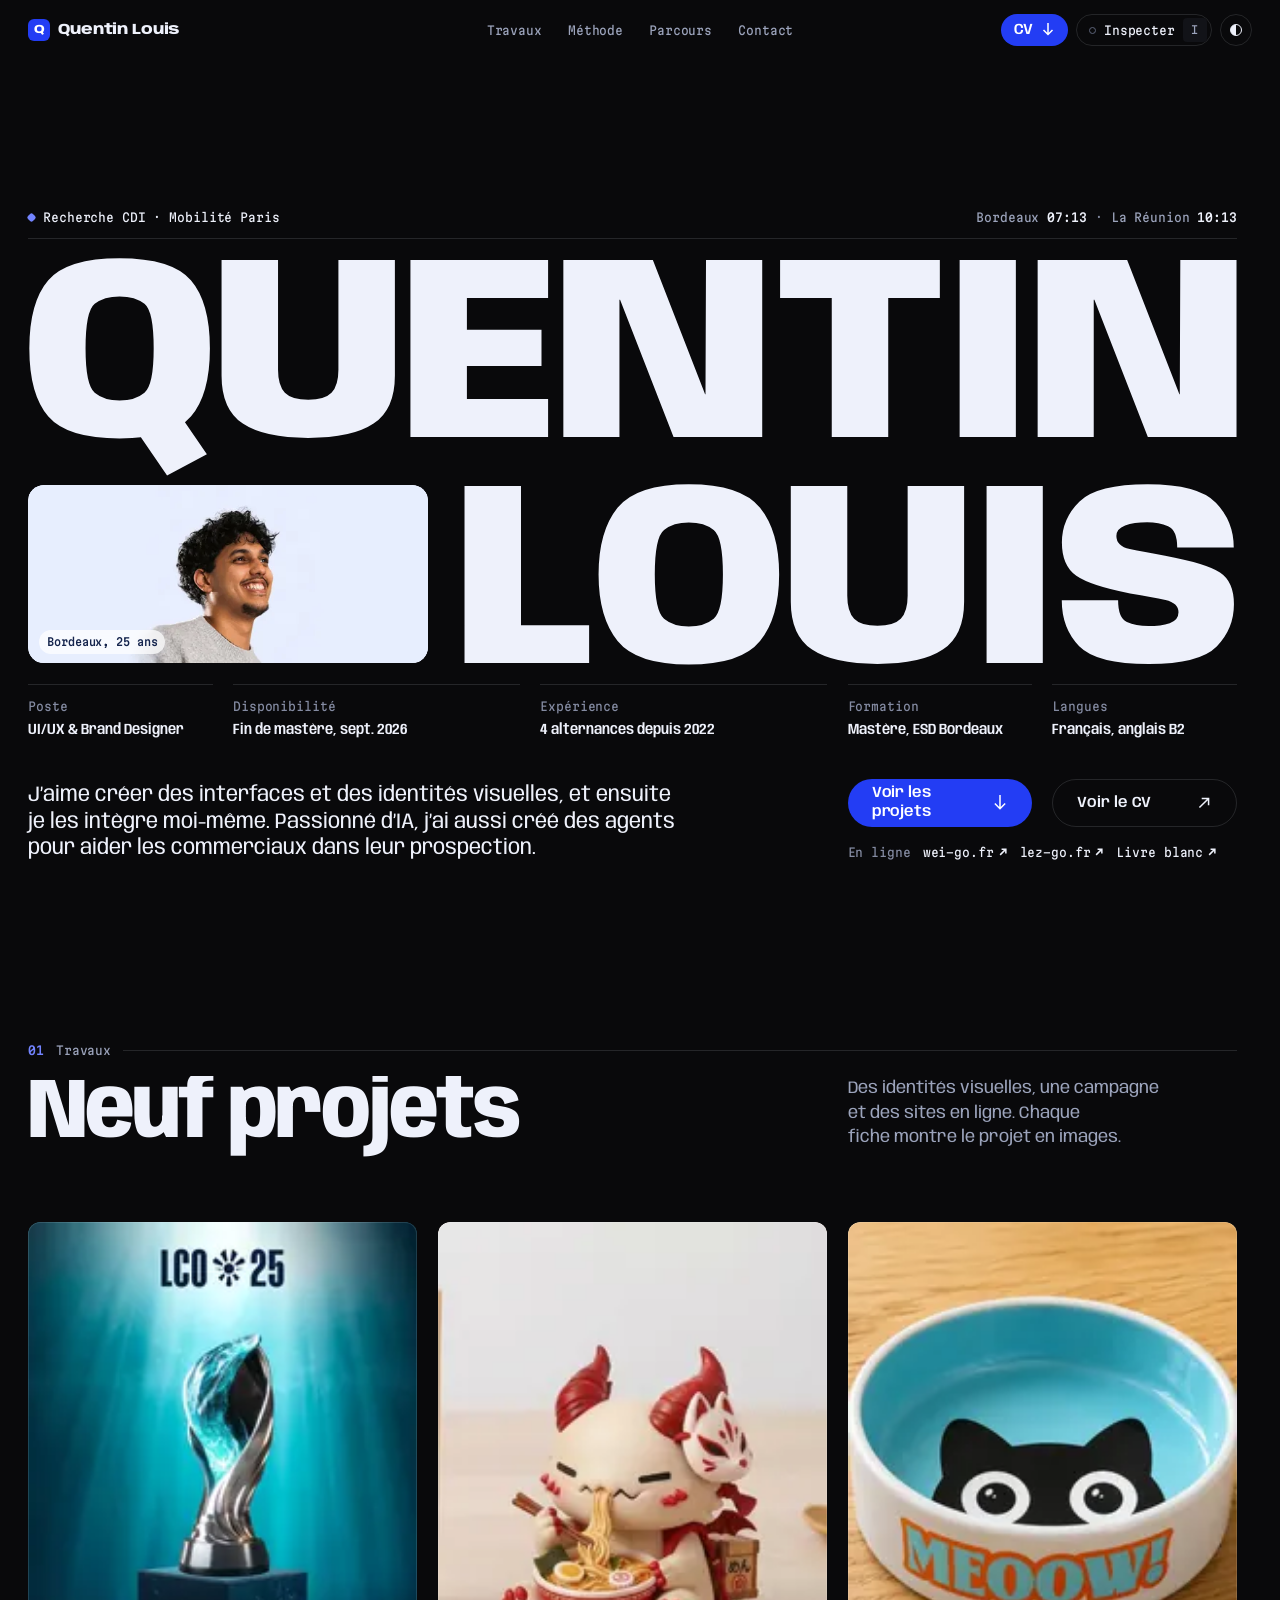
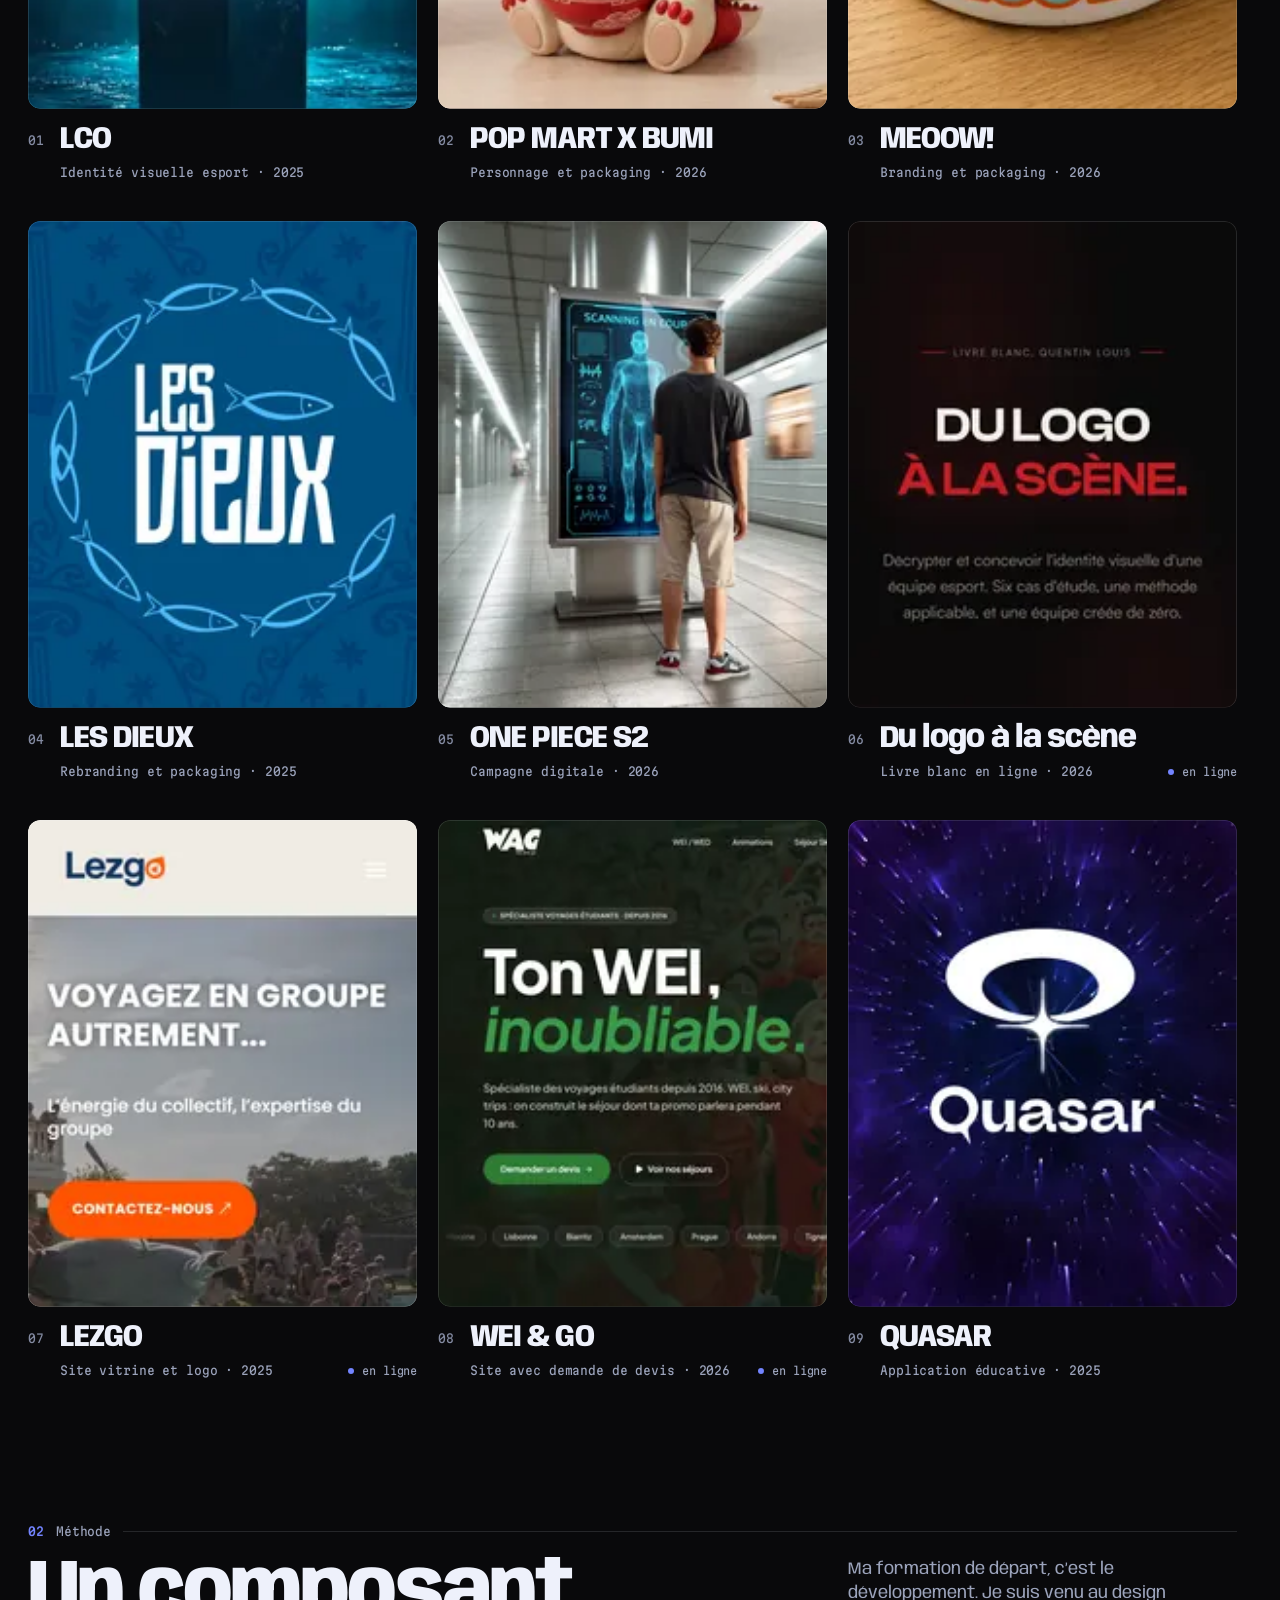
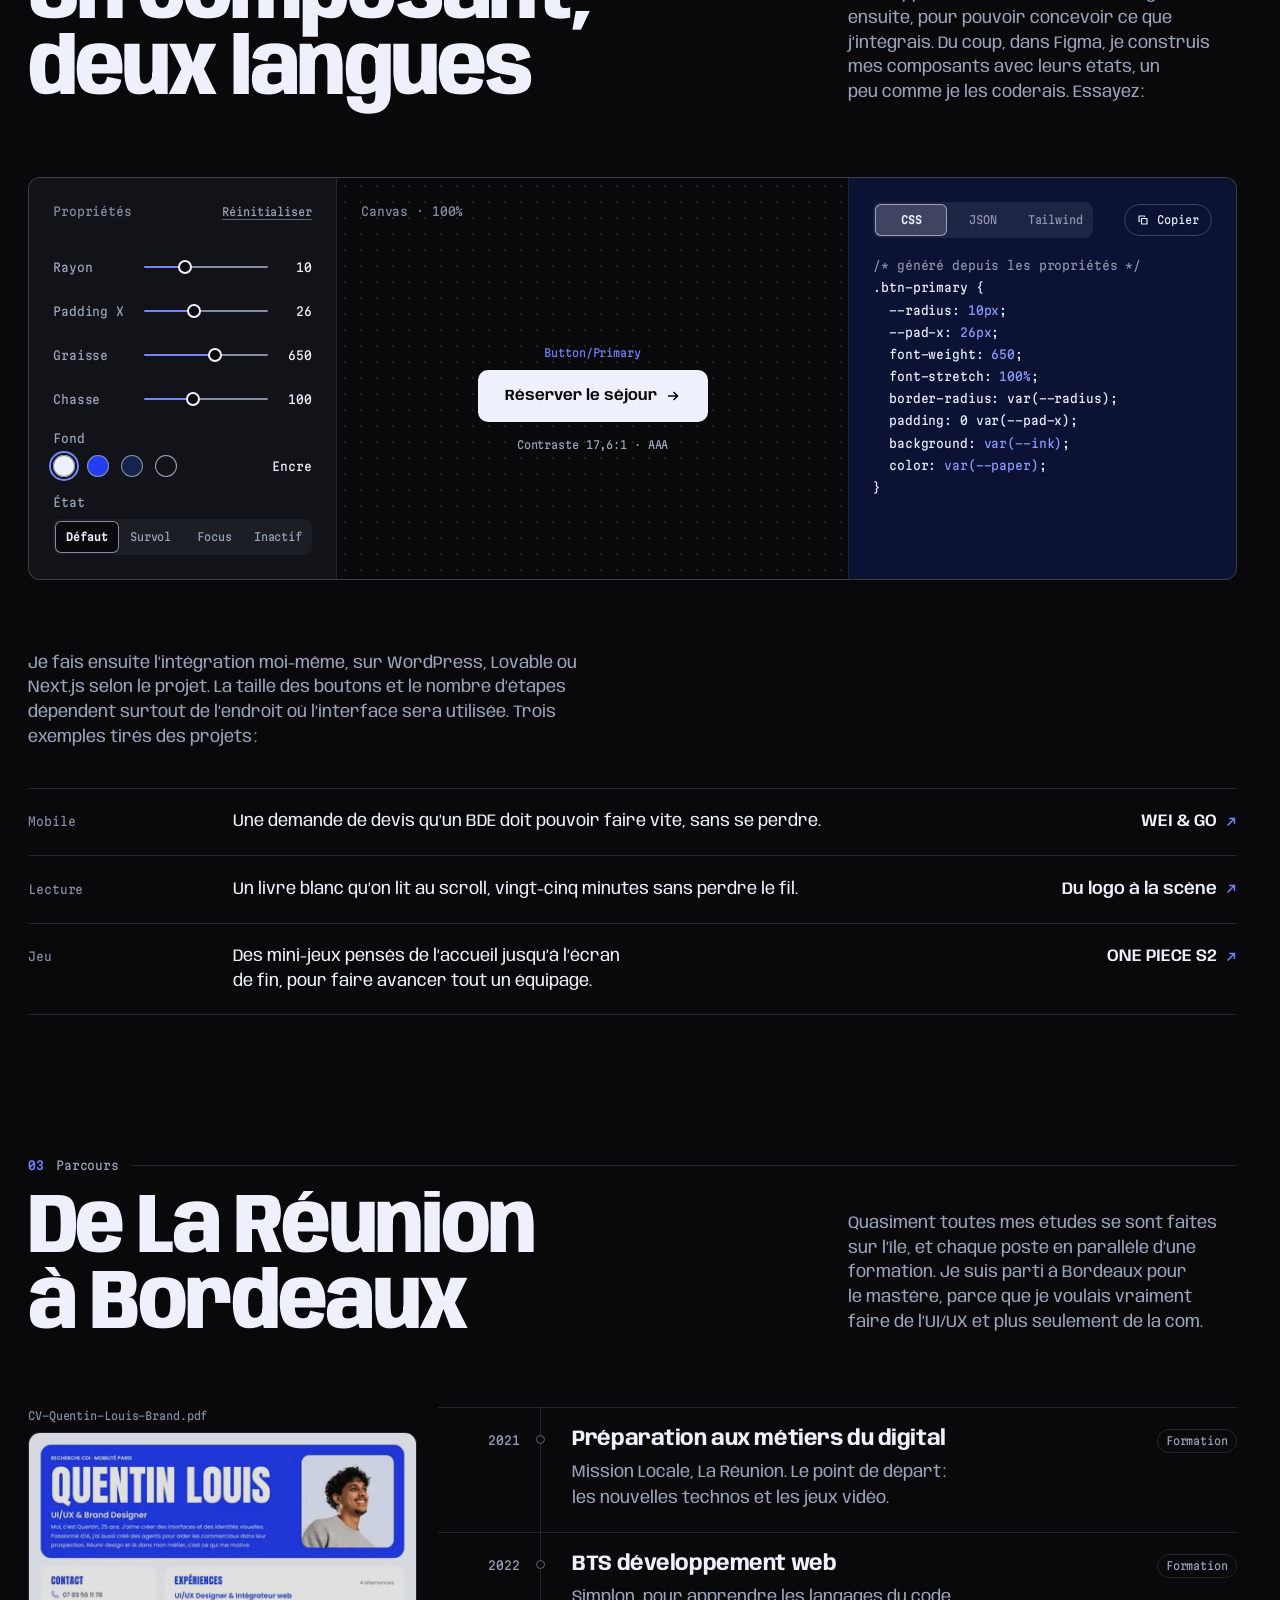
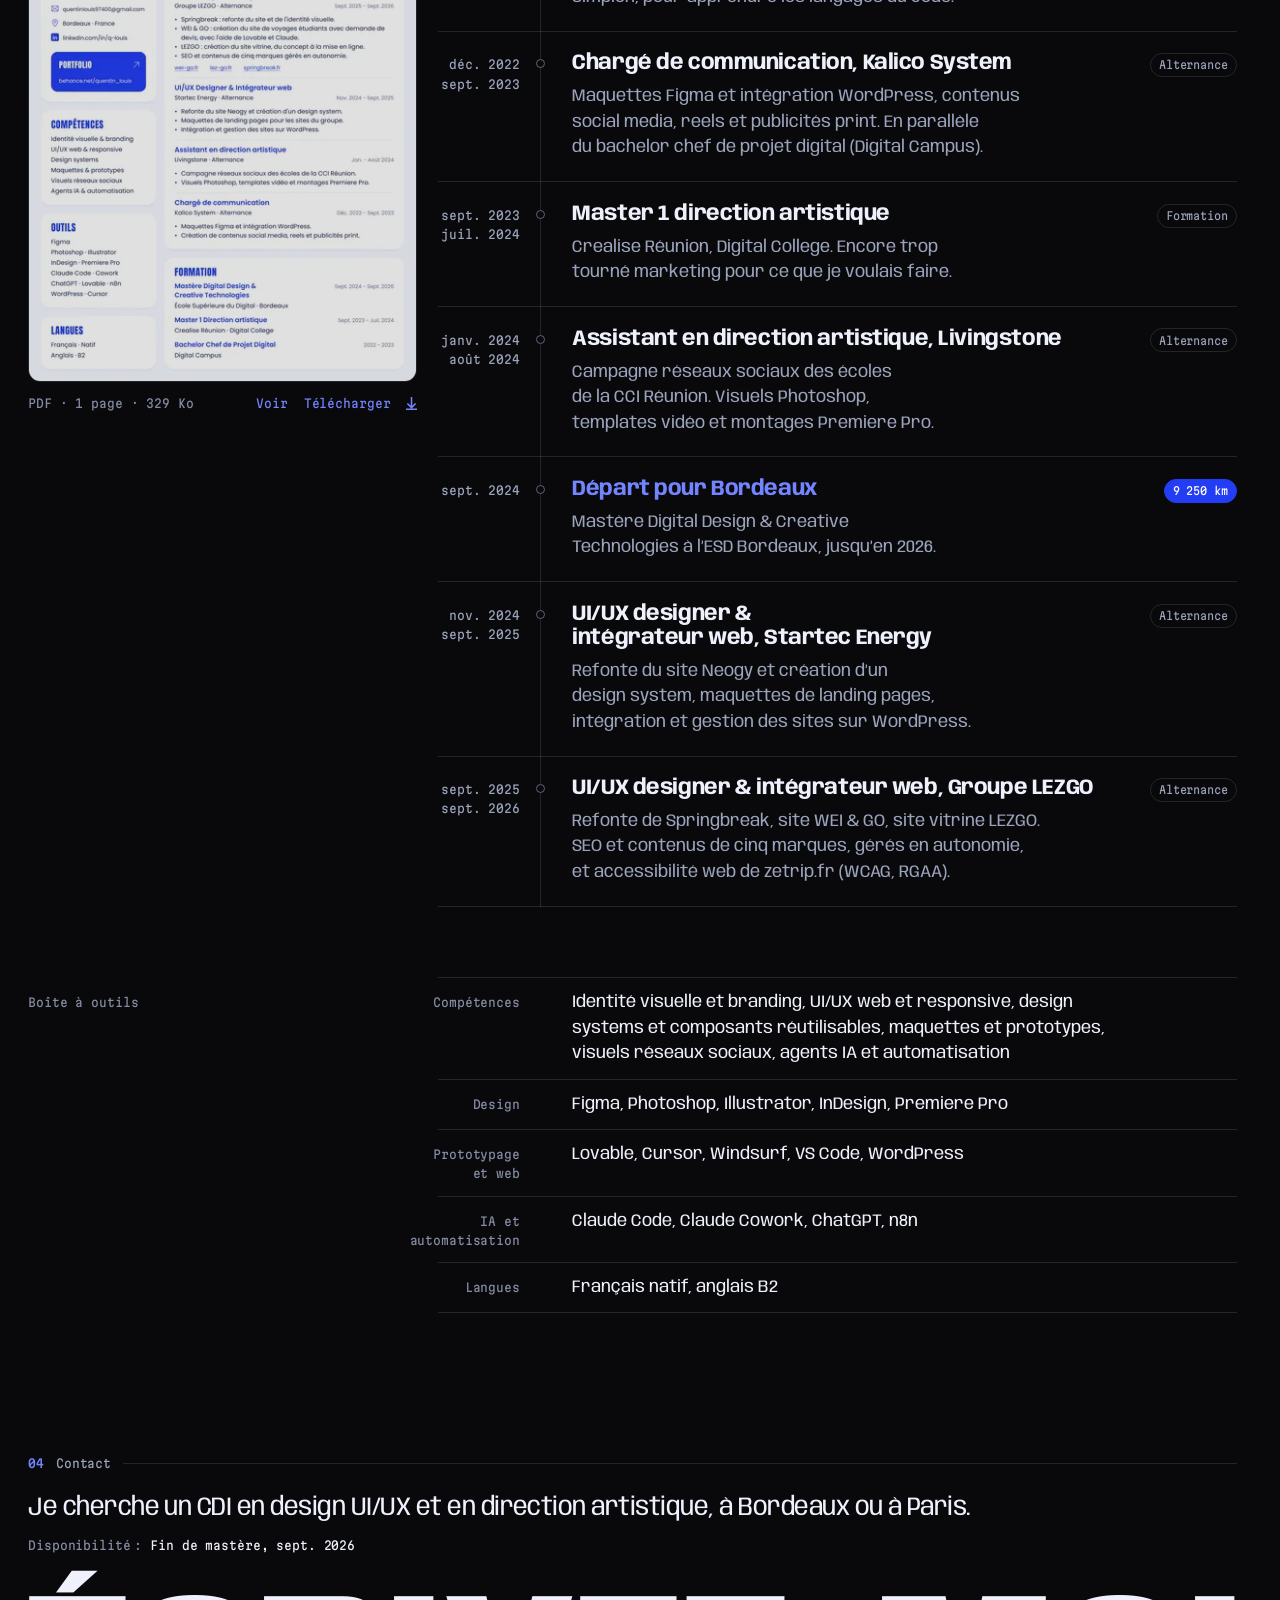
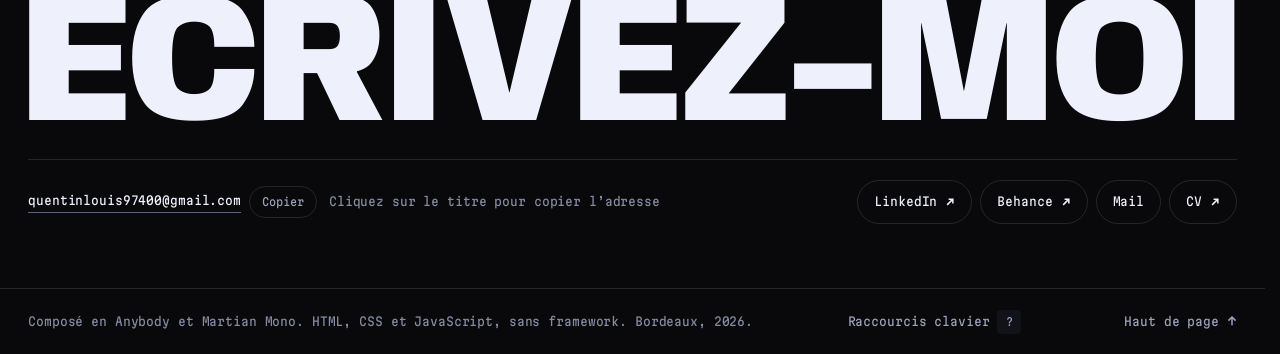
==== brand/index.html @ 15f4f517 "Édition UI/UX & Brand Designer sur /brand Deuxième édition (CDI, orientée direction artistique) qui " ====
<!doctype html>
<html lang="fr" data-edition="brand" data-root="/">
<head>
<meta charset="utf-8">
<meta name="viewport" content="width=device-width, initial-scale=1, viewport-fit=cover">
<title>Quentin Louis, UI/UX &amp; Brand Designer</title>
<meta name="description" content="Quentin Louis, UI/UX &amp; Brand Designer basé à Bordeaux. Interfaces, identités visuelles et intégration web. Recherche un CDI, mobilité Paris.">
<meta name="theme-color" content="#09090b">
<meta property="og:title" content="Quentin Louis, UI/UX &amp; Brand Designer">
<meta property="og:description" content="UI/UX &amp; Brand Designer basé à Bordeaux. Interfaces, identités visuelles et intégration web. Recherche un CDI, mobilité Paris.">
<meta property="og:type" content="profile">
<meta property="profile:first_name" content="Quentin">
<meta property="profile:last_name" content="Louis">
<meta property="og:locale" content="fr_FR">
<meta property="og:site_name" content="Quentin Louis">
<link rel="canonical" href="https://portfolio-quentin-louis.vercel.app/brand/">
<meta property="og:url" content="https://portfolio-quentin-louis.vercel.app/brand/">
<meta property="og:image" content="https://portfolio-quentin-louis.vercel.app/assets/og-brand.jpg">
<meta property="og:image:width" content="1200">
<meta property="og:image:height" content="630">
<meta property="og:image:alt" content="Quentin Louis, UI/UX &amp; Brand Designer à Bordeaux">
<meta name="twitter:card" content="summary_large_image">
<script type="application/ld+json">
{
  "@context": "https://schema.org",
  "@type": "Person",
  "url": "https://portfolio-quentin-louis.vercel.app/brand/",
  "name": "Quentin Louis",
  "jobTitle": "UI/UX & Brand Designer",
  "address": { "@type": "PostalAddress", "addressLocality": "Bordeaux", "addressCountry": "FR" },
  "email": "mailto:quentinlouis97400@gmail.com",
  "sameAs": ["https://www.linkedin.com/in/q-louis", "https://www.behance.net/quentin_louis"],
  "knowsLanguage": ["fr", "en"],
  "alumniOf": { "@type": "EducationalOrganization", "name": "École Supérieure du Digital, Bordeaux" }
}
</script>
<link rel="icon" type="image/png" sizes="32x32" href="/assets/favicon-32.png">
<link rel="apple-touch-icon" href="/assets/apple-touch-icon.png">
<link rel="preload" as="font" type="font/woff2" href="/assets/fonts/anybody-latin.woff2" crossorigin>
<link rel="preload" as="font" type="font/woff2" href="/assets/fonts/martian-mono-latin.woff2" crossorigin>
<link rel="preload" as="image" type="image/webp" href="/assets/quentin-band-1400.webp" imagesrcset="/assets/quentin-band-800.webp 800w, /assets/quentin-band-1400.webp 1400w" imagesizes="(max-width: 760px) 45vw, 48vw" fetchpriority="high">
<link rel="stylesheet" href="/assets/vendor/lenis.css">
<link rel="stylesheet" href="/style.css?v=20260928b">
<script>
// JS actif : les états de départ des animations s'appliquent. Si main.js n'a pas fini de s'initialiser en 4 s,
// ou si une erreur survient avant l'entrée du nom (is-named), tout s'affiche dans son état final,
// et la liste des travaux de secours (celle du noscript) est posée si la liste est restée vide.
document.documentElement.classList.add('js');
function qlShowAll() {
  var h = document.documentElement;
  if (h.classList.contains('is-named')) return;
  h.classList.remove('js');
  var ns = document.querySelector('#travaux noscript'), list = document.querySelector('.work-list');
  if (ns && !document.querySelector('.work-list--static') && !(list && list.children.length)) ns.insertAdjacentHTML('afterend', ns.textContent);
}
setTimeout(function () { if (!window.__qlBooted) qlShowAll(); }, 4000);
// erreur de script ou promesse rejetée sans suite (pas un fichier manquant : sans capture,
// window ne les reçoit pas)
addEventListener('error', qlShowAll);
addEventListener('unhandledrejection', qlShowAll);
try { var t = localStorage.getItem('ql-theme'); if (t) document.documentElement.dataset.theme = t; } catch (e) {}
// barre du navigateur mobile aux couleurs du thème (mise à jour par main.js au changement)
if (document.documentElement.dataset.theme === 'light') document.querySelector('meta[name="theme-color"]').content = '#f4f6ff';
</script>
</head>
<body>
<a class="skip" href="#top">Aller au contenu</a>
<a class="skip" href="#travaux">Aller aux projets</a>

<!-- Calques du mode Inspecter : grille, règles graduées (nombres posés par main.js),
     cadre de survol, sélection (8 poignées, taille dessous) et noms des blocs -->
<div class="grid-overlay" aria-hidden="true"><div class="wrap grid12"><span></span><span></span><span></span><span></span><span></span><span></span><span></span><span></span><span></span><span></span><span></span><span></span></div></div>
<div class="ruler ruler-x" aria-hidden="true"><div class="ruler-nums"></div><span class="ruler-mark"></span></div>
<div class="ruler ruler-y" aria-hidden="true"><div class="ruler-track"></div><span class="ruler-mark"></span></div>
<div class="probe" aria-hidden="true"><div class="probe-box"></div><div class="probe-tag"></div></div>
<div class="sel-box" aria-hidden="true"><span class="sel-h" style="--x:0;--y:0"></span><span class="sel-h" style="--x:.5;--y:0"></span><span class="sel-h" style="--x:1;--y:0"></span><span class="sel-h" style="--x:1;--y:.5"></span><span class="sel-h" style="--x:1;--y:1"></span><span class="sel-h" style="--x:.5;--y:1"></span><span class="sel-h" style="--x:0;--y:1"></span><span class="sel-h" style="--x:0;--y:.5"></span><span class="sel-size"></span></div>
<div class="spec-layer" aria-hidden="true"></div>

<header class="topbar">
  <div class="wrap topbar-in">
    <a href="#top" class="brand" data-spec="Logo · 15/22,5 · 780 · wdth 112"><span class="brand-mark" aria-hidden="true">Q</span>Quentin Louis</a>
    <nav class="nav" aria-label="Sections">
      <span class="nav-ind" aria-hidden="true"></span>
      <ul class="nav-list" role="list">
        <li><a href="#travaux">Travaux</a></li>
        <li><a href="#methode">Méthode</a></li>
        <li><a href="#parcours">Parcours</a></li>
        <li><a href="#contact">Contact</a></li>
      </ul>
    </nav>
    <div class="tools">
      <a class="btn btn--accent btn--sm" href="/assets/CV-Quentin-Louis-Brand.pdf" download><span class="lbl">CV</span><span class="sr-only"> (télécharger le PDF)</span> <svg class="down" viewBox="0 0 12 14" aria-hidden="true"><path d="M6 0v11M1.5 7 6 11.5 10.5 7" fill="none" stroke="currentColor" stroke-width="1.6"/></svg></a>
      <button class="inspect-btn" type="button" aria-pressed="false" title="Afficher la grille et les specs (touche I)">
        <span class="dot"></span><span class="lbl">Inspecter</span><kbd>I</kbd>
      </button>
      <!-- au doigt (pas de touche I) : un carré à poignées, comme une sélection Figma -->
      <button class="inspect-touch only-touch" type="button" aria-pressed="false" aria-label="Mode Inspecter"><svg viewBox="0 0 14 14" aria-hidden="true"><rect x="2.5" y="2.5" width="9" height="9"/><path d="M1 1h3v3H1zM10 1h3v3h-3zM10 10h3v3h-3zM1 10h3v3H1z"/></svg></button>
      <button class="theme-btn" type="button" aria-label="Passer en thème clair"><span></span></button>
    </div>
  </div>
  <span class="progress" aria-hidden="true"></span>
</header>
<div class="inspect-chip mono"><span>Inspecter · touchez un élément</span><button type="button">Quitter</button></div>

<nav class="dock" aria-label="Sections">
  <span class="nav-ind" aria-hidden="true"></span>
  <ul class="nav-list" role="list">
    <li><a href="#travaux">Travaux</a></li>
    <li><a href="#methode">Méthode</a></li>
    <li><a href="#parcours">Parcours</a></li>
    <li><a href="#contact">Contact</a></li>
  </ul>
</nav>

<main id="top">

  <!-- HERO -->
  <section class="hero">
    <div class="wrap">
      <div class="hero-meta mono">
        <span class="status"><span aria-hidden="true"></span>Recherche CDI · Mobilité Paris</span>
        <span class="meta-clocks"><span class="sr-only">Heure locale à </span>Bordeaux <b data-clock="Europe/Paris">--:--</b><span class="meta-sep" aria-hidden="true">·</span><span class="sr-only">Heure locale à </span>La Réunion <b data-clock="Indian/Reunion">--:--</b></span>
      </div>

      <h1 class="name" data-spec="H1 · Anybody 850 · largeur ajustée au conteneur" data-spec-short="H1 · Anybody 850">
        <span class="name-lines" aria-hidden="true">
          <span class="name-line name-line--1"><span class="name-word" data-split>Quentin</span></span>
          <span class="name-line name-line--2">
            <span class="name-photo" data-spec="Photo · hauteur = capitales">
              <!-- image panoramique : fond prolongé sur les côtés, la tête reste entière dans le bandeau -->
              <picture>
                <source type="image/webp" srcset="/assets/quentin-band-800.webp 800w, /assets/quentin-band-1400.webp 1400w" sizes="(max-width: 760px) 45vw, 48vw">
                <img src="/assets/quentin-band-1400.jpg" srcset="/assets/quentin-band-800.jpg 800w, /assets/quentin-band-1400.jpg 1400w" sizes="(max-width: 760px) 45vw, 48vw" alt="" width="1400" height="430" fetchpriority="high">
              </picture>
              <span class="name-photo-tag mono">Bordeaux, 25 ans</span>
            </span>
            <span class="name-word" data-split>Louis</span>
          </span>
        </span>
        <span class="sr-only">Quentin Louis</span>
      </h1>
      <p class="sr-only">Portrait de Quentin Louis. Bordeaux, 25 ans.</p>

      <dl class="brief grid12" data-spec="Composant/Candidat · 5 propriétés">
        <div class="brief-cell"><dt class="mono">Poste</dt><dd>UI/UX &amp; <span lang="en">Brand Designer</span></dd></div>
        <div class="brief-cell"><dt class="mono">Disponibilité</dt><dd><span data-avail>Fin de mastère, sept. 2026</span></dd></div>
        <div class="brief-cell"><dt class="mono">Expérience</dt><dd>4 alternances depuis 2022</dd></div>
        <div class="brief-cell"><dt class="mono">Formation</dt><dd>Mastère, ESD Bordeaux</dd></div>
        <div class="brief-cell"><dt class="mono">Langues</dt><dd>Français, anglais B2</dd></div>
      </dl>

      <div class="hero-foot grid12">
        <p class="lede" data-spec="Lede · clamp(20px, 1.667vw, 24px) / 1.25">
          J’aime créer des interfaces et des identités visuelles, et ensuite je les intègre moi-même. Passionné d’IA, j’ai aussi créé des agents pour aider les commerciaux dans leur prospection.
        </p>
        <div class="hero-side">
          <div class="cta-row">
            <a class="btn btn--accent" href="#travaux"><span class="lbl">Voir les projets</span> <svg class="down" viewBox="0 0 12 14" aria-hidden="true"><path d="M6 0v12M1.5 7.5 6 12l4.5-4.5" fill="none" stroke="currentColor" stroke-width="1.6"/></svg></a>
            <a class="btn btn--ghost" href="/assets/CV-Quentin-Louis-Brand.pdf" target="_blank" rel="noopener"><span class="lbl">Voir le CV</span><span class="sr-only"> (PDF, nouvel onglet)</span> <svg class="out" viewBox="0 0 14 14" aria-hidden="true"><path d="M3 11 11 3M5 3h6v6" fill="none" stroke="currentColor" stroke-width="1.5"/></svg></a>
          </div>
          <!-- libellé puis liste : même rendu en ligne (flex), lu comme une liste de trois sites -->
          <div class="live mono"><p class="live-label">En ligne</p><ul class="live-list" role="list"><li><a href="https://wei-go.fr" target="_blank" rel="noopener">wei-go.fr<svg class="ic out" viewBox="0 0 14 14" aria-hidden="true" focusable="false"><path d="M3 11 11 3M5 3h6v6"/></svg><span class="sr-only"> (nouvel onglet)</span></a></li><li><a href="https://lez-go.fr" target="_blank" rel="noopener">lez-go.fr<svg class="ic out" viewBox="0 0 14 14" aria-hidden="true" focusable="false"><path d="M3 11 11 3M5 3h6v6"/></svg><span class="sr-only"> (nouvel onglet)</span></a></li><li><a href="https://du-logo-a-la-scene.vercel.app" target="_blank" rel="noopener">Livre blanc<span class="sr-only"> : du-logo-a-la-scene.vercel.app</span><svg class="ic out" viewBox="0 0 14 14" aria-hidden="true" focusable="false"><path d="M3 11 11 3M5 3h6v6"/></svg><span class="sr-only"> (nouvel onglet)</span></a></li></ul></div>
        </div>
      </div>
    </div>
  </section>

  <!-- TRAVAUX -->
  <section class="work" id="travaux">
    <div class="wrap">
      <header class="sec-head grid12">
        <p class="eyebrow mono reveal"><b>01</b> Travaux</p>
        <h2 class="sec-title" data-spec="H2 · clamp(44px, 6.6vw, 112px) / .9">Neuf projets</h2>
        <p class="sec-note reveal">Des identités visuelles, une campagne et des sites en ligne.<span class="no-print"> Chaque fiche montre le projet en images.</span></p>
      </header>

      <div class="work-head mono" aria-hidden="true">
        <span>N°</span><span>Projet</span><span>Type</span><span>Rôle</span><span>Année</span>
      </div>
      <ol class="work-list work-list--grid" data-spec="Grille · 3 colonnes · couvertures 4:5"></ol>
      <noscript>
        <ol class="work-list work-list--static">
          <li class="work-row"><span class="n mono">01</span><span class="ttl"><a href="https://www.behance.net/gallery/226161957/LCO-League-of-Legends-Championship-Overseas" target="_blank" rel="noopener">LCO<span class="sr-only"> (nouvel onglet)</span></a></span><span class="kind mono">Identité visuelle esport</span><span class="yr mono">2025</span></li>
          <li class="work-row"><span class="n mono">02</span><span class="ttl"><a href="https://www.behance.net/gallery/246152569/POP-MART-X-BUMI-BRANDING-2026" target="_blank" rel="noopener">POP MART X BUMI<span class="sr-only"> (nouvel onglet)</span></a></span><span class="kind mono">Personnage et packaging</span><span class="yr mono">2026</span></li>
          <li class="work-row"><span class="n mono">03</span><span class="ttl"><a href="https://www.behance.net/gallery/247879525/MEOOW-CAT-FOOD-BRANDING" target="_blank" rel="noopener">MEOOW!<span class="sr-only"> (nouvel onglet)</span></a></span><span class="kind mono">Branding et packaging</span><span class="yr mono">2026</span></li>
          <li class="work-row"><span class="n mono">04</span><span class="ttl"><a href="https://www.behance.net/gallery/216527627/REBRANDING-LES-DIEUX" target="_blank" rel="noopener">LES DIEUX<span class="sr-only"> (nouvel onglet)</span></a></span><span class="kind mono">Rebranding et packaging</span><span class="yr mono">2025</span></li>
          <li class="work-row"><span class="n mono">05</span><span class="ttl"><a href="https://www.behance.net/gallery/242417537/DIGITAL-CAMPAIGN-ONE-PIECE-S2" target="_blank" rel="noopener">ONE PIECE S2<span class="sr-only"> (nouvel onglet)</span></a></span><span class="kind mono">Campagne digitale</span><span class="yr mono">2026</span></li>
          <li class="work-row"><span class="n mono">06</span><span class="ttl"><a href="https://du-logo-a-la-scene.vercel.app" target="_blank" rel="noopener">Du logo à la scène<span class="sr-only"> (nouvel onglet)</span></a></span><span class="kind mono">Livre blanc en ligne</span><span class="yr mono">2026</span></li>
          <li class="work-row"><span class="n mono">07</span><span class="ttl"><a href="https://lez-go.fr" target="_blank" rel="noopener">LEZGO<span class="sr-only"> (nouvel onglet)</span></a></span><span class="kind mono">Site vitrine et logo</span><span class="yr mono">2025</span></li>
          <li class="work-row"><span class="n mono">08</span><span class="ttl"><a href="https://wei-go.fr" target="_blank" rel="noopener">WEI &amp; GO<span class="sr-only"> (nouvel onglet)</span></a></span><span class="kind mono">Site avec demande de devis</span><span class="yr mono">2026</span></li>
          <li class="work-row"><span class="n mono">09</span><span class="ttl"><a href="https://www.behance.net/gallery/227402211/QUASAR-Application-ducative" target="_blank" rel="noopener">QUASAR<span class="sr-only"> (nouvel onglet)</span></a></span><span class="kind mono">Application éducative</span><span class="yr mono">2025</span></li>
        </ol>
      </noscript>
    </div>
    <div class="peek" aria-hidden="true"><div class="peek-in"></div></div>
  </section>

  <!-- MÉTHODE -->
  <section class="method" id="methode">
    <div class="wrap">
      <header class="sec-head grid12">
        <p class="eyebrow mono reveal"><b>02</b> Méthode</p>
        <h2 class="sec-title">Un composant,<br>deux langues</h2>
        <p class="sec-note reveal">Ma formation de départ, c’est le développement. Je suis venu au design ensuite, pour pouvoir concevoir ce que j’intégrais. Du coup, dans Figma, je construis mes composants avec leurs états, un peu comme je les coderais.<span class="no-print"> Essayez :</span></p>
      </header>

      <div class="lab reveal" data-spec="Playground · 3 panneaux · gap 1px">
        <div class="lab-panel lab-props">
          <div class="lab-head">
            <h3 class="lab-label mono">Propriétés</h3>
            <button class="lab-reset mono" type="button">Réinitialiser</button>
          </div>
          <!-- un libellé par curseur ; la valeur visible est doublée par aria-valuetext (main.js) -->
          <div class="field"><label for="lab-radius">Rayon</label><input id="lab-radius" type="range" min="0" max="32" value="10" data-token="radius"><output for="lab-radius" aria-hidden="true">10</output></div>
          <div class="field"><label for="lab-padx">Padding X</label><input id="lab-padx" type="range" min="12" max="48" value="26" data-token="padx"><output for="lab-padx" aria-hidden="true">26</output></div>
          <div class="field"><label for="lab-weight">Graisse</label><input id="lab-weight" type="range" min="300" max="900" step="50" value="650" data-token="weight"><output for="lab-weight" aria-hidden="true">650</output></div>
          <div class="field"><label for="lab-wdth">Chasse</label><input id="lab-wdth" type="range" min="75" max="140" value="100" data-token="wdth"><output for="lab-wdth" aria-hidden="true">100</output></div>
          <div class="field field--seg">
            <span id="lab-fill">Fond</span>
            <div class="swatches" role="radiogroup" aria-labelledby="lab-fill">
              <span class="sw-ring" aria-hidden="true"></span>
              <button type="button" role="radio" aria-checked="true" tabindex="0" aria-label="Encre" data-fill="ink"></button>
              <button type="button" role="radio" aria-checked="false" tabindex="-1" aria-label="Bleu" data-fill="accent"></button>
              <button type="button" role="radio" aria-checked="false" tabindex="-1" aria-label="Marine" data-fill="navy"></button>
              <button type="button" role="radio" aria-checked="false" tabindex="-1" aria-label="Contour" data-fill="outline"></button>
              <span class="sw-name" aria-hidden="true">Encre</span>
            </div>
          </div>
          <div class="field field--seg">
            <span>État</span>
            <div class="seg" role="radiogroup" aria-label="État du bouton" style="--n:4">
              <span class="seg-ind" aria-hidden="true"></span>
              <button type="button" role="radio" aria-checked="true" tabindex="0" data-state="default">Défaut</button>
              <button type="button" role="radio" aria-checked="false" tabindex="-1" data-state="hover">Survol</button>
              <button type="button" role="radio" aria-checked="false" tabindex="-1" data-state="focus">Focus</button>
              <button type="button" role="radio" aria-checked="false" tabindex="-1" data-state="disabled">Inactif</button>
            </div>
          </div>
        </div>

        <div class="lab-panel lab-stage">
          <h3 class="lab-label mono"><span class="sr-only">Aperçu : </span>Canvas · 100%</h3>
          <div class="stage">
            <span class="stage-frame mono" id="demo-frame">Button/Primary</span><span class="sr-only" id="demo-note">Aperçu du composant, sans action</span>
            <button class="demo-btn" type="button" aria-describedby="demo-frame demo-note">Réserver le séjour <svg viewBox="0 0 16 16" aria-hidden="true"><path d="M3 8h9M8.5 4l4 4-4 4" fill="none" stroke="currentColor" stroke-width="1.6"/></svg></button>
            <p class="contrast mono" aria-live="polite"></p>
          </div>
        </div>

        <!-- code généré en trois formats ; replié sous 760 px (main.js) -->
        <div class="lab-panel lab-code">
          <details class="lab-details" open>
            <summary class="mono">Voir le code généré</summary>
            <div class="lab-head">
              <div class="seg seg--tabs mono" role="tablist" aria-label="Format du code" style="--n:3">
                <span class="seg-ind" aria-hidden="true"></span>
                <button type="button" role="tab" id="tab-css" aria-selected="true" aria-controls="lab-out" tabindex="0" data-fmt="css">CSS</button>
                <button type="button" role="tab" id="tab-json" aria-selected="false" aria-controls="lab-out" tabindex="-1" data-fmt="json">JSON</button>
                <button type="button" role="tab" id="tab-tw" aria-selected="false" aria-controls="lab-out" tabindex="-1" data-fmt="tw">Tailwind</button>
              </div>
              <button class="lab-copy mono" type="button"><svg viewBox="0 0 24 24" aria-hidden="true"><path class="i-copy" d="M9 9h11v11H9zM5 15H4V4h11v1"/><path class="i-check" pathLength="1" d="M4 12.5 9.5 18 20 6.5"/></svg><span class="lab-copy-lbl">Copier</span><span class="sr-only"> le code</span></button>
              <span class="sr-only" aria-live="polite"></span>
            </div>
<pre class="mono" id="lab-out" role="tabpanel" aria-labelledby="tab-css" tabindex="0" data-lenis-prevent><code><span class="c">/* généré depuis les propriétés */</span>
.btn-primary {
  --radius: <b>10px</b>;
  --pad-x: <b>26px</b>;
  font-weight: <b>650</b>;
  font-stretch: <b>100%</b>;
  border-radius: var(--radius);
  padding: 0 var(--pad-x);
  background: <b>var(--ink)</b>;
  color: <b>var(--paper)</b>;
}</code></pre>
          </details>
        </div>
      </div>

      <div class="method-intro grid12">
        <p class="method-note reveal">Je fais ensuite l’intégration moi-même, sur WordPress, Lovable ou Next.js selon le projet. La taille des boutons et le nombre d’étapes dépendent surtout de l’endroit où l’interface sera utilisée. Trois exemples tirés des projets :</p>
      </div>
      <ol class="contexts">
        <li class="grid12 reveal"><span class="mono">Mobile</span><p>Une demande de devis qu’un BDE doit pouvoir faire vite, sans se perdre.</p><button type="button" data-case="wei" aria-label="WEI &amp; GO, ouvrir la fiche">WEI &amp; GO <svg class="out" viewBox="0 0 14 14" aria-hidden="true"><path d="M3 11 11 3M5 3h6v6" fill="none" stroke="currentColor" stroke-width="1.5"/></svg></button></li>
        <li class="grid12 reveal" style="--d:80ms"><span class="mono">Lecture</span><p>Un livre blanc qu’on lit au scroll, vingt-cinq minutes sans perdre le fil.</p><button type="button" data-case="livre-blanc" aria-label="Du logo à la scène, ouvrir la fiche">Du logo à la scène <svg class="out" viewBox="0 0 14 14" aria-hidden="true"><path d="M3 11 11 3M5 3h6v6" fill="none" stroke="currentColor" stroke-width="1.5"/></svg></button></li>
        <li class="grid12 reveal" style="--d:160ms"><span class="mono">Jeu</span><p>Des mini-jeux pensés de l’accueil jusqu’à l’écran de fin, pour faire avancer tout un équipage.</p><button type="button" data-case="one-piece" aria-label="ONE PIECE S2, ouvrir la fiche">ONE PIECE S2 <svg class="out" viewBox="0 0 14 14" aria-hidden="true"><path d="M3 11 11 3M5 3h6v6" fill="none" stroke="currentColor" stroke-width="1.5"/></svg></button></li>
      </ol>
    </div>
  </section>

  <!-- PARCOURS -->
  <section class="path" id="parcours">
    <div class="wrap">
      <header class="sec-head grid12">
        <p class="eyebrow mono reveal"><b>03</b> Parcours</p>
        <h2 class="sec-title">De La Réunion<br>à Bordeaux</h2>
        <p class="sec-note reveal">Quasiment toutes mes études se sont faites sur l’île, et chaque poste en parallèle d’une formation. Je suis parti à Bordeaux pour le mastère, parce que je voulais vraiment faire de l’UI/UX et plus seulement de la com.</p>
      </header>

      <div class="path-grid grid12">
        <!-- le CV comme un cadre Figma : nom du fichier au-dessus, poids dessous (337 310 octets = 329 Ko, titre et langue du PDF compris) -->
        <div class="cv-card reveal" data-spec="CV · A4 · PDF">
          <p class="cv-label mono">CV-Quentin-Louis-Brand.pdf</p>
          <a class="cv-thumb" href="/assets/CV-Quentin-Louis-Brand.pdf" target="_blank" rel="noopener"><picture><source type="image/webp" srcset="/assets/cv-brand-apercu-400.webp 400w, /assets/cv-brand-apercu-800.webp 800w" sizes="(max-width: 760px) 264px, 31vw"><img src="/assets/cv-brand-apercu-800.jpg" srcset="/assets/cv-brand-apercu-400.jpg 400w, /assets/cv-brand-apercu-800.jpg 800w" sizes="(max-width: 760px) 264px, 31vw" alt="Voir le CV" width="910" height="1287" loading="lazy" decoding="async"></picture><span class="sr-only"> (PDF, nouvel onglet)</span></a>
          <p class="cv-meta mono"><span>PDF · 1 page · 329 Ko</span><span class="cv-acts"><a href="/assets/CV-Quentin-Louis-Brand.pdf" target="_blank" rel="noopener">Voir<span class="sr-only"> le CV (PDF, nouvel onglet)</span></a><a class="cv-dl" href="/assets/CV-Quentin-Louis-Brand.pdf" download>Télécharger<span class="sr-only"> le CV (PDF, 329 Ko)</span> <svg viewBox="0 0 12 14" aria-hidden="true"><path d="M6 0v11M1.5 7 6 11.5 10.5 7M0 13.3h12" fill="none" stroke="currentColor" stroke-width="1.4"/></svg></a></span></p>
        </div>

        <div class="timeline">
          <span class="rail" aria-hidden="true"><span></span></span>
          <ol>
          <li class="reveal"><time class="mono" datetime="2021"><span>2021</span></time><div><h3>Préparation aux métiers du digital</h3><p>Mission Locale, La Réunion. Le point de départ : les nouvelles technos et les jeux vidéo.</p></div><span class="tag mono">Formation</span></li>
          <li class="reveal"><time class="mono" datetime="2022"><span>2022</span></time><div><h3>BTS développement web</h3><p>Simplon, pour apprendre les langages du code.</p></div><span class="tag mono">Formation</span></li>
          <li class="reveal"><time class="mono" datetime="2022-12"><span>déc. 2022</span><span class="sr-only"> à </span><span>sept. 2023</span></time><div><h3>Chargé de communication, Kalico System</h3><p>Maquettes Figma et intégration WordPress, contenus <span lang="en">social media</span>, reels et publicités print. En parallèle du bachelor chef de projet digital (Digital Campus).</p></div><span class="tag mono">Alternance</span></li>
          <li class="reveal"><time class="mono" datetime="2023-09"><span>sept. 2023</span><span class="sr-only"> à </span><span>juil. 2024</span></time><div><h3>Master 1 direction artistique</h3><p>Crealise Réunion, Digital College. Encore trop tourné marketing pour ce que je voulais faire.</p></div><span class="tag mono">Formation</span></li>
          <li class="reveal"><time class="mono" datetime="2024-01"><span>janv. 2024</span><span class="sr-only"> à </span><span>août 2024</span></time><div><h3>Assistant en direction artistique, Livingstone</h3><p>Campagne réseaux sociaux des écoles de la CCI Réunion. Visuels Photoshop, templates vidéo et montages Premiere Pro.</p></div><span class="tag mono">Alternance</span></li>
          <li class="reveal is-move"><time class="mono" datetime="2024-09"><span>sept. 2024</span></time><div><h3>Départ pour Bordeaux</h3><p>Mastère Digital Design &amp; Creative Technologies à l’ESD Bordeaux, jusqu’en 2026.</p></div><span class="tag mono">9 250 km</span></li>
          <li class="reveal"><time class="mono" datetime="2024-11"><span>nov. 2024</span><span class="sr-only"> à </span><span>sept. 2025</span></time><div><h3>UI/UX designer &amp; intégrateur web, Startec Energy</h3><p>Refonte du site Neogy et création d’un design system, maquettes de <span lang="en">landing pages</span>, intégration et gestion des sites sur WordPress.</p></div><span class="tag mono">Alternance</span></li>
          <li class="reveal"><time class="mono" datetime="2025-09"><span>sept. 2025</span><span class="sr-only"> à </span><span>sept. 2026</span></time><div><h3>UI/UX designer &amp; intégrateur web, Groupe LEZGO</h3><p>Refonte de Springbreak, site WEI &amp; GO, site vitrine LEZGO. SEO et contenus de cinq marques, gérés en autonomie, et accessibilité web de zetrip.fr (WCAG, RGAA).</p></div><span class="tag mono">Alternance</span></li>
          </ol>
        </div>
      </div>

      <!-- boîte à outils : un tableau de propriétés, comme les faits d’une fiche projet -->
      <div class="kit grid12">
        <h3 class="kit-title mono reveal">Boîte à outils</h3>
        <dl class="kit-table">
          <div class="reveal" style="--d:0ms"><dt class="mono">Compétences</dt><dd>Identité visuelle et branding, UI/UX web et responsive, design systems et composants réutilisables, maquettes et prototypes, visuels réseaux sociaux, agents IA et automatisation</dd></div>
          <div class="reveal" style="--d:60ms"><dt class="mono">Design</dt><dd>Figma, Photoshop, Illustrator, InDesign, Premiere Pro</dd></div>
          <div class="reveal" style="--d:120ms"><dt class="mono">Prototypage et web</dt><dd>Lovable, Cursor, Windsurf, VS Code, WordPress</dd></div>
          <div class="reveal" style="--d:180ms"><dt class="mono">IA et automatisation</dt><dd>Claude Code, Claude Cowork, ChatGPT, n8n</dd></div>
          <div class="reveal" style="--d:240ms"><dt class="mono">Langues</dt><dd>Français natif, anglais B2</dd></div>
        </dl>
      </div>
    </div>
  </section>

  <!-- CONTACT -->
  <section class="contact" id="contact">
    <div class="wrap">
      <p class="eyebrow mono reveal"><b>04</b> Contact</p>
      <h2 class="contact-kicker reveal">Je cherche un CDI en design UI/UX et en direction artistique, à Bordeaux ou à Paris.</h2>
      <p class="contact-avail mono reveal">Disponibilité : <span>Fin de mastère, sept. 2026</span></p>
      <!-- souris : le clic copie l’adresse ; au doigt : le tap ouvre la messagerie (main.js) -->
      <button class="mail" type="button" data-mail="quentinlouis97400@gmail.com" data-spec="CTA · copie l’adresse au clic" aria-label="Écrivez-moi : copier l’adresse quentinlouis97400@gmail.com">
        <span class="mail-txt" data-split>Écrivez-moi</span>
      </button>
      <div class="contact-row">
        <p class="mail-sub mono">
          <span class="mail-line"><a class="mail-addr" href="mailto:quentinlouis97400@gmail.com">quentinlouis97400@gmail.com</a><button class="mail-copy mono" type="button"><span>Copier</span><span class="sr-only"> l’adresse</span></button><span class="sr-only" aria-live="polite"></span></span>
          <span class="mail-hint"><span class="only-fine">Cliquez sur le titre pour copier l’adresse</span><span class="only-touch">Touchez le titre pour écrire</span></span>
        </p>
        <ul class="links mono">
          <li><a href="https://www.linkedin.com/in/q-louis" target="_blank" rel="noopener">LinkedIn <svg class="ic out" viewBox="0 0 14 14" aria-hidden="true" focusable="false"><path d="M3 11 11 3M5 3h6v6"/></svg><span class="sr-only"> (nouvel onglet)</span></a></li>
          <li><a href="https://www.behance.net/quentin_louis" target="_blank" rel="noopener">Behance <svg class="ic out" viewBox="0 0 14 14" aria-hidden="true" focusable="false"><path d="M3 11 11 3M5 3h6v6"/></svg><span class="sr-only"> (nouvel onglet)</span></a></li>
          <li><a href="mailto:quentinlouis97400@gmail.com">Mail</a></li>
          <li><a href="/assets/CV-Quentin-Louis-Brand.pdf" target="_blank" rel="noopener">CV <svg class="ic out" viewBox="0 0 14 14" aria-hidden="true" focusable="false"><path d="M3 11 11 3M5 3h6v6"/></svg><span class="sr-only"> (PDF, nouvel onglet)</span></a></li>
        </ul>
      </div>
    </div>
  </section>
</main>

<footer class="foot">
  <div class="wrap foot-in mono">
    <span>Composé en Anybody et Martian Mono. HTML, CSS et JavaScript, sans framework. Bordeaux, 2026.</span>
    <button class="foot-keys only-fine" type="button" aria-haspopup="dialog" aria-controls="keys" aria-expanded="false">Raccourcis clavier <kbd>?</kbd></button>
    <!-- Raccourcis clavier (touche ? ou bouton du pied de page, souris seulement) :
         seulement ceux qui marchent. L’interrupteur coupe les raccourcis à une touche
         (WCAG 2.1.4) ; les boutons, Échap et les flèches restent. -->
    <div class="keys" id="keys" role="dialog" aria-labelledby="keys-title" tabindex="-1">
      <h2 class="keys-title mono" id="keys-title">Raccourcis clavier</h2>
      <ul class="keys-list">
        <li class="is-single"><span>Mode Inspecter</span><span class="keys-k"><kbd data-k="i">I</kbd></span></li>
        <li><span>Fermer ou quitter</span><span class="keys-k"><kbd data-k="escape">Échap</kbd></span></li>
        <li><span>Fiche précédente ou suivante</span><span class="keys-k"><kbd data-k="arrowleft"><svg class="ic left" viewBox="0 0 14 14" aria-hidden="true" focusable="false"><path d="M13 7H1.5M6.5 2 1.5 7l5 5"/></svg><span class="sr-only">Flèche gauche</span></kbd><kbd data-k="arrowright"><svg class="ic right" viewBox="0 0 14 14" aria-hidden="true" focusable="false"><path d="M1 7h11.5M7.5 2l5 5-5 5"/></svg><span class="sr-only">Flèche droite</span></kbd></span></li>
        <li class="is-single"><span>Aller aux sections</span><span class="keys-k"><kbd data-k="1">1</kbd><kbd data-k="2">2</kbd><kbd data-k="3">3</kbd><kbd data-k="4">4</kbd></span></li>
        <li class="is-single"><span>Thème clair ou sombre</span><span class="keys-k"><kbd data-k="t">T</kbd></span></li>
        <li class="is-single"><span>Copier le CSS (mode Inspecter)</span><span class="keys-k"><kbd data-k="c">C</kbd></span></li>
        <li><span>Enfant ou parent (mode Inspecter)</span><span class="keys-k"><kbd data-k="enter">Entrée</kbd> / <kbd data-k="shift-enter">Maj</kbd> + <kbd data-k="shift-enter">Entrée</kbd></span></li>
        <li class="is-single"><span>Afficher cette aide</span><span class="keys-k"><kbd data-k="?">?</kbd></span></li>
      </ul>
      <button class="keys-switch" type="button" role="switch" aria-checked="true"><span>Raccourcis à une touche</span><span class="keys-toggle" aria-hidden="true"></span></button>
    </div>
    <a href="#top">Haut de page <svg class="ic up" viewBox="0 0 14 14" aria-hidden="true" focusable="false"><path d="M7 13V1.5M2 6.5l5-5 5 5"/></svg></a>
  </div>
</footer>

<!-- Fiche projet -->
<div class="case" role="dialog" aria-modal="true" aria-labelledby="case-title" hidden>
  <div class="case-scrim" data-close></div>
  <article class="case-sheet" data-lenis-prevent>
    <!-- barre : position, lien du site (ajouté par main.js), lien de la fiche, navigation ; glisser vers le bas pour fermer -->
    <header class="case-bar mono">
      <span class="case-idx"></span>
      <div class="case-nav">
        <button type="button" class="case-share"><svg viewBox="0 0 24 24" aria-hidden="true"><path class="i-link" d="M10 13a5 5 0 0 0 7.5.5l3-3a5 5 0 0 0-7-7l-1.7 1.7M14 11a5 5 0 0 0-7.5-.5l-3 3a5 5 0 0 0 7 7l1.7-1.7"/><path class="i-check" pathLength="1" d="M4 12.5 9.5 18 20 6.5"/></svg><span class="case-share-lbl">Lien</span><span class="sr-only case-share-sr"> : copier le lien vers ce projet</span></button>
        <button type="button" data-step="-1" aria-label="Projet précédent" title="Projet précédent (flèche gauche)"><svg class="ic left" viewBox="0 0 14 14" aria-hidden="true" focusable="false"><path d="M13 7H1.5M6.5 2 1.5 7l5 5"/></svg></button>
        <button type="button" data-step="1" aria-label="Projet suivant" title="Projet suivant (flèche droite)"><svg class="ic right" viewBox="0 0 14 14" aria-hidden="true" focusable="false"><path d="M1 7h11.5M7.5 2l5 5-5 5"/></svg></button>
        <button type="button" class="case-close" data-close>Fermer <kbd class="only-fine">Échap</kbd></button>
      </div>
      <span class="sr-only case-share-msg" aria-live="polite"></span>
      <!-- projet atteint par les flèches de la barre, quand le focus y reste (main.js) -->
      <span class="sr-only case-announce" aria-live="polite"></span>
    </header>
    <div class="case-body"></div>
  </article>
</div>

<!-- Mode Inspecter : propriétés de l’élément sélectionné (remplies par main.js) ;
     au doigt, un panneau qui monte du bas et se glisse vers le bas pour fermer -->
<aside class="inspect-panel mono" aria-label="Propriétés de l’élément sélectionné" data-lenis-prevent hidden>
  <div class="ip-head">
    <span class="ip-grab" aria-hidden="true"></span>
    <div class="ip-title"><p class="ip-name"></p><button type="button" class="ip-close" aria-label="Désélectionner"><svg viewBox="0 0 12 12" aria-hidden="true"><path d="M2 2l8 8M10 2l-8 8"/></svg></button></div>
    <ol class="ip-crumbs" aria-label="Parents"></ol>
  </div>
  <section class="ip-block"><h2 class="ip-eyebrow">Mise en page</h2><div class="ip-fields"></div></section>
  <section class="ip-block"><h2 class="ip-eyebrow">Espacement</h2><div class="ip-space"></div></section>
  <section class="ip-block ip-typo"><h2 class="ip-eyebrow">Typographie</h2><div class="ip-type"><span class="ip-ag" aria-hidden="true">Ag</span><dl class="ip-rows"></dl></div></section>
  <section class="ip-block"><h2 class="ip-eyebrow">Couleurs</h2><ul class="ip-colors"></ul></section>
  <section class="ip-block"><h2 class="ip-eyebrow">Code</h2><pre class="ip-code"></pre></section>
  <div class="ip-foot"><button type="button" class="ip-copy">Copier le CSS</button></div>
</aside>

<div class="toast mono" role="status" aria-live="polite"></div>
<span class="sr-only ip-live" aria-live="polite"></span>

<script src="/assets/vendor/lenis.min.js"></script>
<script src="/projects.js?v=20260928b"></script>
<script src="/main.js?v=20260928b"></script>
</body>
</html>
---- assets/vendor/lenis.css ----
html.lenis,
html.lenis body {
  height: auto;
}

.lenis.lenis-smooth {
  scroll-behavior: auto !important;
}

.lenis.lenis-smooth [data-lenis-prevent] {
  overscroll-behavior: contain;
}

.lenis.lenis-stopped {
  overflow: hidden;
}

.lenis.lenis-smooth iframe {
  pointer-events: none;
}
---- style.css ----
/* ============ Polices ============ */
/* Auto-hébergées (licence OFL, fichiers et licences dans assets/fonts) : aucune requête
   vers Google, rien qu’un bloqueur de pisteurs puisse couper, l’axe wdth partout. */
@font-face { font-family: "Anybody"; src: url("assets/fonts/anybody-latin.woff2") format("woff2"); font-weight: 100 900; font-stretch: 50% 150%; font-style: normal; font-display: swap; unicode-range: U+0000-00FF, U+0131, U+0152-0153, U+02BB-02BC, U+02C6, U+02DA, U+02DC, U+0304, U+0308, U+0329, U+2000-206F, U+20AC, U+2122, U+2191, U+2193, U+2212, U+2215, U+FEFF, U+FFFD; }
@font-face { font-family: "Anybody"; src: url("assets/fonts/anybody-latin-ext.woff2") format("woff2"); font-weight: 100 900; font-stretch: 50% 150%; font-style: normal; font-display: swap; unicode-range: U+0100-02BA, U+02BD-02C5, U+02C7-02CC, U+02CE-02D7, U+02DD-02FF, U+0304, U+0308, U+0329, U+1D00-1DBF, U+1E00-1E9F, U+1EF2-1EFF, U+2020, U+20A0-20AB, U+20AD-20C0, U+2113, U+2C60-2C7F, U+A720-A7FF; }
@font-face { font-family: "Martian Mono"; src: url("assets/fonts/martian-mono-latin.woff2") format("woff2"); font-weight: 300 700; font-stretch: 75% 112.5%; font-style: normal; font-display: swap; unicode-range: U+0000-00FF, U+0131, U+0152-0153, U+02BB-02BC, U+02C6, U+02DA, U+02DC, U+0304, U+0308, U+0329, U+2000-206F, U+20AC, U+2122, U+2191, U+2193, U+2212, U+2215, U+FEFF, U+FFFD; }
@font-face { font-family: "Martian Mono"; src: url("assets/fonts/martian-mono-latin-ext.woff2") format("woff2"); font-weight: 300 700; font-stretch: 75% 112.5%; font-style: normal; font-display: swap; unicode-range: U+0100-02BA, U+02BD-02C5, U+02C7-02CC, U+02CE-02D7, U+02DD-02FF, U+0304, U+0308, U+0329, U+1D00-1DBF, U+1E00-1E9F, U+1EF2-1EFF, U+2020, U+20A0-20AB, U+20AD-20C0, U+2113, U+2C60-2C7F, U+A720-A7FF; }

/* ============ Tokens ============ */
/* « × » (1080 × 1920) : celui d'Anybody est un petit carré à mi-hauteur qui se
   lit comme une puce ; ce seul caractère vient d'une police système. Même nom
   de famille, déclaré après les fichiers d’Anybody : il passe devant pour U+00D7 seulement
   (le mode Inspecter affiche toujours « Anybody ») ; sans police locale, rendu d'avant */
@font-face { font-family: "Anybody"; src: local("Arial"), local("Helvetica Neue"), local("Helvetica"), local("Roboto"); font-weight: 100 900; font-stretch: 50% 150%; font-style: normal; unicode-range: U+00D7; }
/* Largeur animée par les transitions CSS : entière, pour ne pas relancer
   la mise en page de la police à chaque fraction de largeur */
@property --tw { syntax: '<integer>'; inherits: false; initial-value: 100; }
/* Survol des contrôles : libellé des boutons (Anybody, entier) et pastilles
   mono (Martian Mono, 87,5 au repos) */
@property --bw { syntax: '<integer>'; inherits: true; initial-value: 100; }
@property --mw { syntax: '<number>'; inherits: true; initial-value: 87.5; }
/* Largeurs liées au scroll : titres de section et ÉCRIVEZ-MOI */
@property --swd { syntax: '<integer>'; inherits: true; initial-value: 86; }
@property --wb { syntax: '<integer>'; inherits: true; initial-value: 100; }
/* Couleurs du thème déclarées comme <color> (valeurs typées, lisibles en JS).
   Le changement de thème est un fondu de toute la page (View Transitions, main.js) */
@property --paper { syntax: '<color>'; inherits: true; initial-value: #09090b; }
@property --paper-2 { syntax: '<color>'; inherits: true; initial-value: #121318; }
@property --paper-3 { syntax: '<color>'; inherits: true; initial-value: #1c1e26; }
@property --ink { syntax: '<color>'; inherits: true; initial-value: #eef1fb; }
@property --ink-2 { syntax: '<color>'; inherits: true; initial-value: #9ba3bb; }
@property --ink-3 { syntax: '<color>'; inherits: true; initial-value: #848ba2; }
@property --ink-4 { syntax: '<color>'; inherits: true; initial-value: #5d647a; }
@property --line { syntax: '<color>'; inherits: true; initial-value: rgba(238, 241, 251, .12); }
@property --accent-t { syntax: '<color>'; inherits: true; initial-value: #7384ff; }
@property --spec { syntax: '<color>'; inherits: true; initial-value: #7384ff; }

/* Palette reprise du CV : bleu #233df4, marine #14244d. Noir par défaut. */
:root {
  --paper: #09090b;
  --paper-2: #121318;
  --paper-3: #1c1e26;
  --ink: #eef1fb;
  --ink-2: #9ba3bb;
  --ink-3: #848ba2;       /* texte discret : AA sur les trois fonds */
  --ink-4: #5d647a;       /* traits et repères seulement, jamais du texte */
  --line: rgba(238, 241, 251, .12);
  --accent: #233df4;      /* aplats, boutons */
  --accent-t: #7384ff;    /* texte et traits accent sur fond noir */
  --on-accent: #fff;
  --spec: var(--accent-t);
  --code-bg: #0c1233;

  --r-2xs: 2px;          /* détails : poignées, repères de code */
  --r-xs: 4px;
  --r-sm: 8px;
  --r-md: 12px;
  --r-lg: 16px;
  --r-pill: 999px;

  /* Typographie. Mono : deux tailles, micro (étiquettes, touches ; 11,5 px au
     téléphone) et libellés. Anybody : --t-*, plus bas. Graisses : 400 texte,
     600 UI, 700 h3, 780 titres et liste, 850 pour le nom et ÉCRIVEZ-MOI */
  --mono-xs: 11px;
  --mono-s: 12px;

  /* Espacement : une seule échelle. Composants : --s-1 à --s-6 ; lignes sous
     filet : --s-3 (tableaux denses) ou --gap-row ; groupes dans un bloc :
     --gap-group ; titre de section -> contenu : --head-gap ; sous-blocs d'une
     section : --block ; entre sections : --section */
  --s-1: 4px;
  --s-2: 8px;
  --s-3: 12px;
  --s-4: 16px;
  --s-5: 24px;
  --s-6: 32px;
  --gap-row: clamp(16px, 1.6vw, 24px);
  --gap-group: clamp(24px, 3vw, 48px);
  /* hauteurs des contrôles : pastilles, petits contrôles, cibles, boutons */
  --h-xs: 24px;
  --h-s: 32px;
  --h-m: 44px;
  --h-l: 48px;
  /* mouvement : couleur et opacité / survol avec déplacement / panneaux,
     aperçu, voile, fiche / révélations, nom, titres */
  --dur-1: .15s;
  --dur-2: .3s;
  --dur-3: .6s;
  --dur-4: 1.1s;
  /* tailles Anybody, exactes à 1440 px : UI 15, corps 17, intros 19, chapeaux 24,
     accroche du contact 29 ; les titres d'affichage gardent leurs tailles. Après
     l'espacement : le mode Inspecter lit 24 px comme --s-5, pas comme --t-lead */
  --t-ui: 15px;
  --t-body: 17px;
  --t-intro: clamp(17px, 1.32vw, 19px);
  --t-lead: clamp(20px, 1.667vw, 24px);
  --t-kicker: clamp(20px, 2.014vw, 29px);

  --gutter: clamp(16px, 2.2vw, 32px);
  /* marges latérales : jamais sous l'encoche d'un téléphone tenu à l'horizontale */
  --pad-l: max(var(--gutter), env(safe-area-inset-left, 0px));
  --pad-r: max(var(--gutter), env(safe-area-inset-right, 0px));
  --col-gap: clamp(12px, 1.6vw, 24px);
  --max: 1680px;
  --section: clamp(96px, 11vw, 176px);   /* espace entre sections */
  --head-gap: clamp(40px, 5vw, 80px);    /* titre de section -> contenu */
  --block: max(48px, calc(var(--section) / 2));   /* sous-blocs d'une section */
  --topbar: 60px;
  /* place prise par la barre du haut : sa hauteur, plus l'encoche d'un téléphone en portrait
     (la barre descend sous la zone sûre, son contenu garde --topbar) */
  --safe-t: env(safe-area-inset-top, 0px);
  --top-h: calc(var(--topbar) + var(--safe-t));
  --ease: cubic-bezier(.22, 1, .36, 1);
  --ease-in-out: cubic-bezier(.65, 0, .35, 1);

  --f-sans: "Anybody", ui-sans-serif, system-ui, sans-serif;
  --f-mono: "Martian Mono", ui-monospace, "SFMono-Regular", Menlo, monospace;
  color-scheme: dark;
}
:root[data-theme="light"] {
  --paper: #f4f6ff;
  --paper-2: #e9effd;
  --paper-3: #dce4fa;
  --ink: #14244d;
  --ink-2: #434f78;
  --ink-3: #58648b;
  --ink-4: #8b96b6;
  --line: rgba(20, 36, 77, .14);
  --accent-t: #233df4;
  --spec: #233df4;
  --code-bg: #14244d;
  color-scheme: light;
}

/* ============ Base ============ */
*, *::before, *::after { box-sizing: border-box; }
html { -webkit-text-size-adjust: 100%; overflow-x: clip; scrollbar-gutter: stable; -webkit-tap-highlight-color: transparent; }
/* un élément atteint au clavier s'arrête sous la barre du haut (et, au téléphone,
   au-dessus de la barre du bas). Les sauts d'ancre passent par goTo() : non concernés */
html { scroll-padding-top: calc(var(--top-h) + var(--s-3)); }
body {
  margin: 0;
  background: var(--paper);
  color: var(--ink);
  font-family: var(--f-sans);
  font-size: var(--t-body);
  line-height: 1.5;
  font-variation-settings: "wdth" 100;
  -webkit-font-smoothing: antialiased;
  text-rendering: optimizeLegibility;
  overflow-x: clip;
}
img { display: block; max-width: 100%; height: auto; }
/* <picture> (WebP, JPEG en secours) ne fait pas de boîte : les règles des images restent celles de l'<img> */
picture { display: contents; }
a { color: inherit; text-decoration: none; }
button { font: inherit; letter-spacing: inherit; color: inherit; background: none; border: 0; padding: 0; cursor: pointer; }
/* code : la police mono du site (sinon la monospace du système, et sa taille réduite) */
code { font: inherit; }
pre, kbd, samp { font-family: inherit; font-size: inherit; }
h1, h2, h3, p, ol, ul, dl, dd, figure { margin: 0; padding: 0; }
ol, ul { list-style: none; }
::selection { background: var(--accent); color: var(--on-accent); }
:focus-visible { outline: 2px solid var(--accent-t); outline-offset: 3px; border-radius: var(--r-xs); }
/* cibles de focus posées par le script (section atteinte par un lien, titre de la fiche) : pas d'anneau */
[tabindex="-1"]:focus-visible { outline: none; }
.sr-only { position: absolute; width: 1px; height: 1px; margin: -1px; padding: 0; border: 0; overflow: hidden; clip-path: inset(50%); white-space: nowrap; }
/* textes propres à l'appareil : au doigt (.only-touch) ou à la souris (.only-fine) */
/* !important : ces utilitaires l'emportent sur le display du composant (kbd de la fiche…) */
@media (hover: hover) { .only-touch { display: none !important; } }
@media (hover: none) { .only-fine { display: none !important; } }

.wrap { width: 100%; max-width: var(--max); margin: 0 auto; padding: 0 var(--pad-r) 0 var(--pad-l); }
.grid12 { display: grid; grid-template-columns: repeat(12, minmax(0, 1fr)); column-gap: var(--col-gap); }
.mono {
  font-family: var(--f-mono);
  font-size: var(--mono-s);
  line-height: 1.6;
  letter-spacing: -.01em;
  font-variation-settings: "wdth" 87.5;
}
.skip { position: absolute; left: 16px; top: -60px; z-index: 100; padding: var(--s-3) var(--s-4); border-radius: var(--r-sm); background: var(--accent); color: #fff; transition: top var(--dur-2) var(--ease); }
.skip:focus { top: 12px; }
.skip + .skip { left: calc(16px + var(--s-2)); }   /* second lien d'évitement : décalé, pour qu'on voie qu'il en suit un autre */

/* ============ Icônes ============
   Une seule famille : flèches de 14 × 14 (main.js, icon()), trait de 1,5 px à toutes
   les tailles. 10 px dans le texte mono, 14 px dans les pastilles de 32 px, 16 px
   dans les boutons de 48 px. Toujours aria-hidden : le texte dit où va le lien */
.ic, svg.out, svg.down, .cv-dl svg { flex: none; }
.ic path, svg.out path, svg.down path, .cv-dl svg path { fill: none; stroke: currentColor; stroke-width: 1.5px; vector-effect: non-scaling-stroke; }
.ic { display: inline-block; width: 10px; height: 10px; vertical-align: -.02em; }

/* ============ Boutons ============ */
/* Au survol ou au focus, le libellé s'élargit (axe wdth) et la flèche avance
   de 3 px dans son sens. Le bouton garde la largeur de son état survolé
   (min-width posé par main.js) : rien ne bouge autour. */
/* hauteur minimale, libellé qui peut passer à la ligne : rien ne déborde quand
   l'espacement du texte est forcé (WCAG 1.4.12) */
.btn {
  --h: var(--h-l);
  position: relative; display: inline-flex; align-items: center; justify-content: center; gap: var(--s-2);
  min-height: var(--h); padding: var(--s-1) var(--s-5); border-radius: var(--r-pill);
  font-weight: 600; font-size: var(--t-ui); line-height: 1.25; letter-spacing: -.005em; white-space: normal;
  overflow: hidden; isolation: isolate;
  transition: color var(--dur-2) var(--ease), border-color var(--dur-2) var(--ease), scale var(--dur-1) var(--ease);
}
.btn .lbl { font-variation-settings: "wdth" var(--bw); transition: --bw var(--dur-2) var(--ease); }
.btn svg { width: 16px; height: 16px; flex: none; transition: transform var(--dur-2) var(--ease); }
.btn--sm svg { width: 14px; height: 14px; }
.btn:focus-visible .lbl { --bw: 112; }
.btn:focus-visible svg.down { transform: translateY(3px); }
.btn:focus-visible svg.right { transform: translateX(3px); }
.btn:focus-visible svg.out { transform: translate(2px, -2px); }
.btn::before {
  content: ""; position: absolute; inset: 0; z-index: -1; border-radius: inherit;
  transform: translateY(101%); transition: transform var(--dur-3) var(--ease);
}
.btn--accent { background: var(--accent); color: #fff; }
.btn--accent::before { background: var(--ink); }
.btn--ghost { border: 1px solid var(--line); }
.btn--ghost::before { background: var(--paper-3); }
.btn--sm { --h: var(--h-s); padding: var(--s-1) var(--s-3); }
@media (hover: hover) {
  .btn--accent:hover { color: var(--paper); }
  .btn:hover::before { transform: none; }
  .btn:hover .lbl { --bw: 112; }
  .btn:hover svg.down { transform: translateY(3px); }
  .btn:hover svg.right { transform: translateX(3px); }
  .btn:hover svg.out { transform: translate(2px, -2px); }
}
/* mesure de la largeur survolée (lockWidths, main.js) : .is-measure pose
   l'état survolé, .is-still coupe les transitions le temps de la mesure et
   du retour au repos, pour qu'aucune ne se lance */
.is-measure { --mw: 100; }
.is-measure .lbl { --bw: 112; }
.is-still, .is-still .lbl { transition: none !important; }
/* au doigt : un appui court et net, rien ne reste allumé après le tap */
@media (hover: none) {
  .btn:active { scale: .97; }
  .btn:active .lbl { --bw: 106; }
  .btn:active::before { transform: none; transition-duration: var(--dur-1); }
}

/* ============ Top bar ============ */
.topbar { position: fixed; inset: 0 0 auto; z-index: 50; height: var(--top-h); padding-top: var(--safe-t); transition: transform var(--dur-3) var(--ease); }
/* fiche ouverte : la barre du haut remonte (toutes largeurs), rien de l'interface
   ne se voit au-dessus de la fiche. - 4 px : la barre de progression (2 px sous la barre) part aussi */
.no-scroll .topbar { transform: translateY(calc(-100% - 4px)); }
.topbar::before {
  content: ""; position: absolute; inset: 0;
  background: color-mix(in oklab, var(--paper) 80%, transparent);
  backdrop-filter: blur(12px) saturate(1.3);
  -webkit-backdrop-filter: blur(12px) saturate(1.3);
  border-bottom: 1px solid var(--line);
  opacity: 0; transition: opacity var(--dur-2) var(--ease);
}
.is-scrolled .topbar::before { opacity: 1; }
/* sans script, rien ne pose is-scrolled : fond de barre toujours opaque, le texte ne passe jamais dessous à nu */
html:not(.js) .topbar::before { opacity: 1; }
.progress {
  position: absolute; left: 0; right: 0; bottom: -1px; height: 2px;
  background: var(--accent-t); transform-origin: 0 50%; transform: scaleX(var(--p, 0));
  opacity: 0; transition: opacity var(--dur-2) var(--ease);
}
.is-scrolled .progress { opacity: 1; }
.topbar-in { position: relative; height: 100%; display: grid; grid-template-columns: 1fr auto 1fr; align-items: center; }
.brand { justify-self: start; display: inline-flex; align-items: center; gap: var(--s-2); white-space: nowrap; font-weight: 780; font-size: var(--t-ui); letter-spacing: -.01em; font-variation-settings: "wdth" 112; }
.brand-mark { width: 22px; height: 22px; border-radius: calc(var(--r-sm) - 2px); background: var(--accent); color: #fff; display: grid; place-items: center; font-size: 12px; font-weight: 780; font-variation-settings: "wdth" 120; transition: transform var(--dur-3) var(--ease); }

.nav { position: relative; display: flex; gap: 2px; padding: 3px; border-radius: var(--r-pill); }
/* liens en liste (RGAA 9.3) : la liste reprend la rangée et l'écart de la barre */
.nav-list { display: flex; gap: inherit; margin: 0; padding: 0; list-style: none; }
.nav-list > li { display: flex; }
.nav a {
  position: relative; z-index: 1;
  font-family: var(--f-mono); font-size: var(--mono-s); letter-spacing: -.01em; font-variation-settings: "wdth" 87.5;
  /* pilule : 3 + 26 + 3 = --h-s */
  display: flex; align-items: center; height: calc(var(--h-s) - 6px); padding: 0 var(--s-3); border-radius: var(--r-pill); color: var(--ink-2);
  transition: color var(--dur-2) var(--ease);
}
.nav a.is-active { color: var(--ink); }
/* pastille : glisse d’un lien à l’autre (bords gauche et droit, élément absolu sans
   enfant : seule sa boîte se recalcule), coins arrondis par la découpe (clip-path) */
.nav-ind {
  position: absolute; top: 3px; bottom: 3px; left: 0; right: 100%;
  background: var(--paper-3); opacity: 0;
  clip-path: inset(0 0 0 0 round var(--r-pill));
  transition: left var(--dur-3) var(--ease-in-out), right var(--dur-3) var(--ease-in-out), clip-path var(--dur-3) var(--ease-in-out), opacity var(--dur-2) var(--ease-in-out);
}
.tools { justify-self: end; display: flex; align-items: center; gap: var(--s-2); }

.inspect-btn {
  display: inline-flex; align-items: center; gap: var(--s-2);
  height: var(--h-s); padding: 0 var(--s-1) 0 var(--s-3);   /* la touche (24 px) à 4 px du bord : même centre que la pilule */
  border: 1px solid var(--line); border-radius: var(--r-pill);
  font-family: var(--f-mono); font-size: var(--mono-s); letter-spacing: -.01em; font-variation-settings: "wdth" 87.5;
  transition: background-color var(--dur-1) var(--ease), color var(--dur-1) var(--ease), border-color var(--dur-1) var(--ease);
}
.inspect-btn .dot { width: 7px; height: 7px; border-radius: 50%; border: 1.5px solid var(--ink-4); transition: all var(--dur-2) var(--ease); }
.inspect-btn kbd, .case-bar kbd, .keys kbd, .foot-keys kbd {
  font-family: inherit; font-size: var(--mono-xs); letter-spacing: -.01em;
  min-width: var(--h-xs); height: var(--h-xs); padding: 0 var(--s-2);
  display: inline-grid; place-items: center;
  border-radius: var(--r-xs); background: var(--paper-2); color: var(--ink-2);
}
.inspect-btn[aria-pressed="true"] { background: var(--accent); border-color: var(--accent); color: #fff; }
.inspect-btn[aria-pressed="true"] .dot { background: #fff; border-color: #fff; }
.inspect-btn[aria-pressed="true"] kbd { background: rgba(255,255,255,.18); color: #fff; }   /* 4,88:1, même voile que la pastille au doigt */

.theme-btn { width: var(--h-s); height: var(--h-s); border-radius: 50%; border: 1px solid var(--line); display: grid; place-items: center; transition: border-color var(--dur-1) var(--ease), background-color var(--dur-1) var(--ease); }
.theme-btn span { width: 12px; height: 12px; border-radius: 50%; background: linear-gradient(90deg, var(--ink) 50%, transparent 50%); border: 1.5px solid var(--ink); transition: transform var(--dur-3) var(--ease-in-out); }
@media (hover: hover) {
  .brand:hover .brand-mark { transform: rotate(-90deg); }
  .nav a:hover { color: var(--ink); }
  .inspect-btn:hover, .theme-btn:hover { border-color: var(--ink-4); }
  .theme-btn:hover span { transform: rotate(180deg); }
}
/* fenêtre étroite à la souris (320 px : zoom à 400 %) : « Inspecter » réduit à sa
   pastille, un rond de 32 px comme le thème, pour que les trois outils restent dans
   l'écran. Le libellé reste lu (nom accessible), le title sert d'infobulle */
@media (max-width: 460px) {
  .inspect-btn { position: relative; width: var(--h-s); padding: 0; justify-content: center; }
  .inspect-btn .lbl { position: absolute; width: 1px; height: 1px; overflow: hidden; clip-path: inset(50%); white-space: nowrap; }
  .inspect-btn kbd { display: none; }
}

/* Barre de navigation mobile */
.dock { display: none; }

/* ============ Hero ============ */
.hero {
  position: relative;
  /* écrans hauts (tablette en portrait) : le hero s'arrête à la hauteur de sa composition */
  min-height: min(100svh, calc(31vw + 540px));
  display: flex; flex-direction: column; justify-content: flex-end;
  padding: calc(var(--top-h) + var(--s-5)) 0 var(--gap-group);
}
.hero-meta {
  position: relative;
  display: flex; justify-content: space-between; gap: var(--s-4); flex-wrap: wrap;
  color: var(--ink-2);
  padding-bottom: var(--s-3);
  margin-bottom: var(--gap-row);
}
/* filet sous les métadonnées : tracé depuis la gauche à l'entrée */
.hero-meta::after { content: ""; position: absolute; left: 0; right: 0; bottom: 0; height: 1px; background: var(--line); transform-origin: 0 50%; }
.js .hero-meta > * { opacity: 0; }
.js .hero-meta::after { transform: scaleX(0); }
.is-named .hero-meta > * { opacity: 1; transition: opacity var(--dur-2) var(--ease); }
.is-named .hero-meta::after { transform: scaleX(1); transition: transform var(--dur-4) var(--ease); }
.status { display: inline-flex; align-items: center; gap: var(--s-2); color: var(--ink); }
.status > span { width: 7px; height: 7px; border-radius: var(--r-2xs); transform: rotate(45deg); background: var(--accent-t); animation: none; }

.hero .wrap, .contact .wrap { container-type: inline-size; }
/* Le nom est caché jusqu'à son entrée : le texte avant découpage et le passage
   de la police de secours à Anybody ne se voient pas. La fiche candidat,
   l'accroche et les boutons s'affichent dès la première image, sans attendre
   main.js ni la police (ce sont eux que le visiteur lit en premier). */
.js .hero .name { visibility: hidden; }
.is-named .hero .name { visibility: visible; }
.name {
  font-weight: 850;
  font-size: var(--fs, 15vw);           /* ajusté en JS pour remplir la largeur */
  font-size: var(--fs, 21.68cqi);       /* avant le JS : même rapport (ajusté sur l'encre), mesuré dans Edge */
  line-height: .8;
  letter-spacing: -.02em;
  text-transform: uppercase;
  user-select: none;
}
.name-lines { display: block; }   /* les deux lignes visuelles, cachées aux lecteurs d'écran */
.name-line {
  display: flex; align-items: baseline; white-space: nowrap;
  position: relative; overflow: hidden;       /* repère des centres de lettres (JS) */
  padding: .06em 0 .09em; margin: -.06em 0 -.09em;  /* laisse respirer la queue du Q */
  contain: layout paint;
  will-change: transform;
}
.name-line + .name-line { margin-top: -.07em; }
/* ligne de base de LOUIS -> filet de la fiche candidat : --gap-row, comme du filet
   des métadonnées aux capitales (.215em : ce que la boîte garde sous la ligne de base) */
.name-line--2 { margin-bottom: calc(var(--gap-row) - .215em); }
/* alignement optique (main.js) : QUENTIN est ajusté sur son dessin, la ligne recule
   de l'approche du Q et déborde de celle du N ; .05em de plus à droite, que la ligne
   garde visibles, pour l'étirement au curseur. LOUIS partage la taille : seule
   l'approche du S sort de la colonne. Valeurs par défaut : mesures d'Anybody 850 */
.name-line--1 { padding-right: .05em; margin-left: calc(-1 * var(--lsb, .02em)); margin-right: calc(-1 * var(--rsb, .03em) - .05em); }
.name-line--2 { margin-right: calc(-1 * var(--rsb2, .0135em)); max-width: var(--l1w, none); }
.name-word { display: flex; }
.name .ch { display: inline-block; font-variation-settings: "wdth" var(--w, 100); }
/* Entrée (depuis is-named) : QUENTIN à 80 ms, LOUIS à 380 ms, 35 ms entre deux lettres.
   Départ à 100% + .3em : aucun bout de lettre ne dépasse sous le masque. */
.name-line--1 { --d0: 80ms; }
.name-line--2 { --d0: 380ms; }
.js .name .ch { transform: translateY(calc(100% + .3em)); }
.is-named .name .ch { transform: none; transition: transform var(--dur-4) var(--ease) calc(var(--d0) + var(--i) * 35ms); }

/* La photo occupe l'espace libre à gauche de LOUIS, à la hauteur des capitales :
   LOUIS garde la même largeur de repos que QUENTIN. Image panoramique (3,25:1, fond
   prolongé sans raccord) : le bandeau, moins large, ne coupe que du fond, jamais la tête. */
.name-photo {
  position: relative; flex: 1 1 auto; min-width: 0;
  height: var(--cap, .7em);
  margin-right: .1em;
  --ph-r: clamp(6px, .06em, 16px);
  border-radius: var(--ph-r); overflow: hidden;
  background: #e7edfe;   /* fond de la photo */
  container-type: size;
}
/* thème clair : le fond de la photo (#e7edfe) touche presque la page, un filet dessine le bandeau.
   Posé au-dessus de l'image (une ombre intérieure du bandeau passerait dessous) */
:root[data-theme="light"] .name-photo::after { content: ""; position: absolute; inset: 0; border-radius: inherit; box-shadow: inset 0 0 0 1px var(--line); pointer-events: none; }
.js .name-photo { clip-path: inset(0 0 0 100% round var(--ph-r)); }
.is-named .name-photo { clip-path: inset(0 0 0 0 round var(--ph-r)); transition: clip-path var(--dur-4) var(--ease) var(--dur-2); }
.name-photo img {
  width: 100%; height: 100%; object-fit: cover; object-position: 50% 50%;
  transform: scale(var(--ps, 1)); transform-origin: 50% 60%;
}
/* bandeau plus étiré que l'image (téléphone à l'horizontale) : image entière, même fond autour */
@container (min-aspect-ratio: 13 / 4) {
  .name-photo img { object-fit: contain; object-position: 50% 100%; }
}
.js .name-photo img { --ps: 1.12; }
.is-named .name-photo img { --ps: 1; transition: transform 1.6s var(--ease) var(--dur-2); }
.name-photo-tag {
  position: absolute; left: .7rem; bottom: .6rem;
  display: inline-flex; align-items: center; height: var(--h-xs);
  font-size: var(--mono-xs); line-height: 1; color: #14244d; letter-spacing: -.01em; text-transform: none; font-weight: 500;
  padding: 0 var(--s-2); border-radius: var(--r-pill); background: rgba(255,255,255,.72);
  backdrop-filter: blur(6px); -webkit-backdrop-filter: blur(6px);
}

/* bandeau bas (téléphone à l'horizontale) : l'étiquette cacherait le visage */
@container (max-height: 80px) {
  .name-photo-tag { display: none; }
}

.meta-clocks { display: inline-flex; gap: var(--s-2); align-items: baseline; }
.meta-clocks b { font-weight: 500; color: var(--ink); }
.meta-clocks .meta-sep { color: var(--ink-3); }

/* Fiche candidat : les réponses au premier tri d'un recruteur, sous le nom */
.brief { row-gap: var(--s-3); margin-top: 0; }   /* écart au nom : marge du bas de LOUIS */
.brief-cell { grid-column: span var(--span, 2); border-top: 1px solid var(--line); padding-top: var(--s-3); }
.brief-cell:nth-child(2), .brief-cell:nth-child(3) { --span: 3; }   /* les deux réponses les plus longues ; Formation reste en colonne 9, comme les boutons */
.brief dt { color: var(--ink-3); font-size: var(--mono-s); }
.brief dd { margin-top: var(--s-1); font-size: var(--t-ui); font-weight: 600; font-variation-settings: "wdth" 100; line-height: 1.35; color: var(--ink); }

.hero-foot { margin-top: var(--gap-group); align-items: end; row-gap: var(--s-5); }   /* serré : à 1440 × 900, tout le hero tient dans l'écran */
.lede {
  grid-column: 1 / span 7;
  font-size: var(--t-lead);
  line-height: 1.25;
  letter-spacing: 0;
  font-weight: 400;
  font-variation-settings: "wdth" 96;
  max-width: 31em;   /* 7 colonnes, 70 signes par ligne au plus (1440 px et plus larges) */
  text-wrap: pretty;
}
/* écrans peu hauts (1366 × 768, 1536 × 864) : les boutons et « En ligne » restent dans le premier écran */
@media (min-width: 761px) and (max-height: 800px) {
  .hero-foot { margin-top: var(--gap-row); }
}
/* fiche candidat de 761 à 1439 px : chaque réponse tient sur une ligne. Jusqu'à
   1100 px, Poste et Disponibilité sur une rangée, les trois autres dessous (cinq
   cellules d'une rangée y couperaient trois réponses) ; l'accroche prend alors
   8 colonnes, comme les boutons, une ligne de moins. Plus large, la chasse se
   resserre juste assez pour les cinq cellules d'une rangée (1101 px : 157 px dans 160) */
@media (min-width: 761px) and (max-width: 1100px) {
  .brief-cell:nth-child(n) { --span: 4; }   /* :nth-child(n) : passe devant la règle des colonnes 2 et 3 */
  .brief-cell:nth-child(-n+2) { --span: 6; }
  .lede { grid-column: 1 / span 8; }
}
@media (min-width: 1101px) and (max-width: 1439px) {
  .brief dd { font-variation-settings: "wdth" 88; }
}
/* colonne de droite calée sur la grille : colonnes 9 à 12 */
.hero-side { grid-column: 9 / -1; display: grid; gap: var(--s-4); align-self: end; }
.cta-row { display: grid; grid-template-columns: 1fr 1fr; gap: var(--col-gap); justify-self: stretch; }
.cta-row .btn { justify-content: space-between; }
/* les trois sites en ligne, à un clic */
.live { display: flex; flex-wrap: wrap; gap: var(--s-1) var(--s-3); color: var(--ink-3); }
.live-list { display: flex; flex-wrap: wrap; gap: inherit; margin: 0; padding: 0; list-style: none; }
.live-list > li { display: flex; }   /* le lien reste un élément flex : sa largeur verrouillée (lockWidths, main.js) s'applique */
.live a { color: var(--ink); font-variation-settings: "wdth" var(--mw); background: linear-gradient(currentColor, currentColor) 0 100% / 0 1px no-repeat; transition: background-size var(--dur-2) var(--ease), --mw var(--dur-2) var(--ease); }
.live .ic { margin-left: var(--s-1); }   /* à la place de l'espace : la rangée tient sur une ligne (4 colonnes à 1366 px) */
.live a:focus-visible { background-size: 100% 1px; --mw: 100; }
@media (hover: hover) { .live a:hover { background-size: 100% 1px; --mw: 100; } }

/* ============ Sections ============ */
main > section { position: relative; }
.work, .method, .path { padding-top: var(--section); }
.sec-head { align-items: end; row-gap: var(--s-4); margin-bottom: var(--head-gap); }
.eyebrow { grid-column: 1 / -1; display: flex; align-items: center; gap: var(--s-3); color: var(--ink-2); }
.eyebrow b { font-weight: 500; color: var(--accent-t); }
.eyebrow::after { content: ""; flex: 1; height: 1px; background: var(--line); transform-origin: 0 50%; transform: scaleX(1); }   /* scaleX(1) plutôt que none : pas de nouvelle mise en page */
.js .eyebrow::after { transform: scaleX(0); transition: transform var(--dur-4) var(--ease) var(--dur-1); }
.js .eyebrow.is-in::after { transform: scaleX(1); }
.sec-title {
  grid-column: 1 / span 8;
  align-self: start;   /* note plus haute que le titre : le titre reste à 16 px du sur-titre */
  font-size: clamp(44px, 6.6vw, 112px);
  line-height: .9;
  letter-spacing: -.035em;
  font-weight: 780;
  font-variation-settings: "wdth" 86;
}
.sec-note {
  grid-column: 9 / -1; padding-bottom: .5em;   /* .5em : ligne de base côte à côte avec le titre */
  font-family: var(--f-sans); font-size: var(--t-intro); line-height: 1.45; font-weight: 400;
  font-variation-settings: "wdth" 100; letter-spacing: 0;
  color: var(--ink-2); max-width: none;
  text-wrap: balance;   /* calée sur la grille : des lignes de longueur égale, jamais un mot seul */
}
/* 1101 à 1279 px : le titre cède une colonne, la note garde des lignes de 40 signes et plus */
@media (min-width: 1101px) and (max-width: 1279px) {
  .sec-title { grid-column: 1 / span 7; }
  .sec-note { grid-column: 8 / -1; }
}

/* ============ Travaux ============ */
.work-head, .work-row { display: grid; grid-template-columns: repeat(12, minmax(0, 1fr)); column-gap: var(--col-gap); align-items: center; }
.work-head { color: var(--ink-3); padding-bottom: var(--s-3); }
.work-head span:nth-child(1), .work-row .n { grid-column: 1; }
.work-head span:nth-child(2), .work-row .ttl { grid-column: 2 / span 6; }
.work-head span:nth-child(3), .work-row .kind { grid-column: 8 / span 2; }
.work-head span:nth-child(4), .work-row .role { grid-column: 10 / span 2; }
.work-head span:nth-child(5), .work-row .yr { grid-column: 12; text-align: right; }
.work-list { border-top: 1px solid var(--ink); }
.work-list:empty { display: none; }   /* sans JS : seule la liste statique (noscript) s'affiche */
.work-list--static a { text-decoration: underline; text-decoration-thickness: 1px; text-underline-offset: .12em; }
/* liste de secours posée par main.js ou par le garde du <head> : visible sans l'entrée animée */
.js .work-list--static .work-row { opacity: 1; transform: none; }
.work-row {
  position: relative; width: 100%; text-align: left;
  padding: clamp(18px, 2vw, 28px) 0;   /* seule exception à l'échelle : la liste respire plus que --gap-row */
  border-bottom: 1px solid var(--line);
  isolation: isolate;
}
.work-row::before {
  content: ""; position: absolute; inset: 0 calc(var(--pad-r) * -1) 0 calc(var(--pad-l) * -1); z-index: -1;
  background: var(--accent);
  transform: scaleY(0); transform-origin: 50% 0;
  transition: transform var(--dur-3) var(--ease);
}
/* la bande entre et sort par le bord que la souris a franchi (data-from, main.js) */
.work-row[data-from="bottom"]::before { transform-origin: 50% 100%; }
.work-row .n, .work-row .kind, .work-row .role, .work-row .yr { color: var(--ink-2); transition: color var(--dur-2) var(--ease), opacity var(--dur-2) var(--ease); }
.work-row .ttl {
  font-size: clamp(28px, 3.8vw, 64px);
  line-height: 1; font-weight: 780; letter-spacing: -.03em;
  --tw: 90; font-variation-settings: "wdth" var(--tw);
  text-wrap: balance;
  transition: --tw var(--dur-3) var(--ease), color var(--dur-2) var(--ease), transform var(--dur-3) var(--ease);
}
/* à la souris, un titre reste sur une ligne : sa chasse au survol est bornée
   par --tw-max (main.js), la liste ne bouge pas (data-wrap : trop long au repos) */
@media screen and (hover: hover) and (min-width: 761px) {
  .work-list:not(.work-list--thumbs) .ttl:not([data-wrap]) { white-space: nowrap; }
}
/* seule mention sur un titre : le site est en ligne */
.live-tag {
  display: inline-flex; align-items: center; gap: var(--s-2); vertical-align: top; margin: .3em 0 0 .6em;
  font-style: normal; font-family: var(--f-mono); font-size: var(--mono-xs); font-weight: 400; letter-spacing: -.01em;
  font-variation-settings: "wdth" 87.5; color: var(--ink-2);
  transition: color var(--dur-2) var(--ease);
}
.live-tag > span { width: 6px; height: 6px; border-radius: 50%; background: var(--accent-t); transition: background-color var(--dur-2) var(--ease); }
.work-row .yr { position: relative; transition: color var(--dur-2) var(--ease), padding var(--dur-3) var(--ease); }
.work-row .yr svg { position: absolute; right: 0; top: 50%; translate: 0 -50%; width: 14px; height: 14px; opacity: 0; transform: translateX(-10px); transition: opacity var(--dur-2) var(--ease), transform var(--dur-3) var(--ease); }
/* focus clavier : exactement l'état survolé. En mode Inspecter, ni bande ni
   aperçu : la liste garde ses couleurs et l'anneau de focus ordinaire. */
html:not(.is-inspect) .work-row:focus-visible::before { transform: scaleY(1); box-shadow: inset 0 0 0 2px rgba(255,255,255,.85); }
/* l'anneau suit la bande pleine largeur ; transparent, il reste dessiné en contraste forcé */
html:not(.is-inspect) .work-row:focus-visible { outline-color: transparent; }
html:not(.is-inspect) .work-row:focus-visible .ttl, html:not(.is-inspect) .work-row:focus-visible .live-tag { color: #fff; }
html:not(.is-inspect) .work-row:focus-visible .live-tag > span { background: #fff; }
html:not(.is-inspect) .work-row:focus-visible .ttl { --tw: min(118, var(--tw-max, 118)); transform: translateX(.12em); }
html:not(.is-inspect) .work-row:focus-visible .n, html:not(.is-inspect) .work-row:focus-visible .kind, html:not(.is-inspect) .work-row:focus-visible .role, html:not(.is-inspect) .work-row:focus-visible .yr { color: rgba(255,255,255,.78); }
/* type et rôle s'effacent sous l'aperçu (colonnes 9 à 11) : liés à l'aperçu
   (is-peeked, main.js), ils reviennent quand Échap le ferme */
.work-row.is-peeked .kind, .work-row.is-peeked .role { opacity: 0; }
html:not(.is-inspect) .work-row:focus-visible .yr { padding-right: var(--s-5); }
html:not(.is-inspect) .work-row:focus-visible .yr svg { opacity: 1; transform: none; }
/* pendant un défilement doux (Lenis), les lignes ne réagissent pas au survol :
   la largeur animée relancerait la mise en page à chaque image du scroll */
@media (hover: hover) {
  html:not(.lenis-scrolling):not(.is-inspect) .work-row:hover::before { transform: scaleY(1); }
  html:not(.lenis-scrolling):not(.is-inspect) .work-row:hover .ttl, html:not(.lenis-scrolling):not(.is-inspect) .work-row:hover .live-tag { color: #fff; }
  html:not(.lenis-scrolling):not(.is-inspect) .work-row:hover .live-tag > span { background: #fff; }
  html:not(.lenis-scrolling):not(.is-inspect) .work-row:hover .ttl { --tw: min(118, var(--tw-max, 118)); transform: translateX(.12em); }
  html:not(.lenis-scrolling):not(.is-inspect) .work-row:hover .n, html:not(.lenis-scrolling):not(.is-inspect) .work-row:hover .kind, html:not(.lenis-scrolling):not(.is-inspect) .work-row:hover .role, html:not(.lenis-scrolling):not(.is-inspect) .work-row:hover .yr { color: rgba(255,255,255,.78); }
  html:not(.lenis-scrolling):not(.is-inspect) .work-row:hover .yr { padding-right: var(--s-5); }
  html:not(.lenis-scrolling):not(.is-inspect) .work-row:hover .yr svg { opacity: 1; transform: none; }
}
/* Liste rendue pour le doigt (work-list--thumbs, main.js, quand le survol
   n'existe pas) : numéro, titre, « type · année » et une vignette à droite.
   La ligne au centre de l'écran (is-focus) passe en accent et sa vignette
   grossit ; pendant l'appui (règles suivantes), le texte reste blanc. */
/* rangées 1fr autour du texte : quand la vignette est plus haute, titre et
   « type · année » restent groupés au milieu */
.work-list--thumbs .work-row { --thumb-w: 96px; grid-template-columns: 30px 1fr var(--thumb-w); grid-template-rows: 1fr auto auto 1fr; row-gap: 0; }
.work-list--thumbs .work-row .n { grid-column: 1; grid-row: 2; align-self: start; padding-top: .45em; }
.work-list--thumbs .work-row .ttl { grid-column: 2; grid-row: 2; }
.work-list--thumbs .work-row > .meta { grid-column: 2; grid-row: 3; margin-top: var(--s-2); color: var(--ink-2); transition: color var(--dur-2) var(--ease); }
.work-list--thumbs .work-row .thumb {
  grid-column: 3; grid-row: 1 / -1; align-self: center;
  position: relative;
  width: var(--thumb-w); aspect-ratio: 4 / 5; border-radius: var(--r-sm); overflow: hidden;
}
.work-list--thumbs .work-row .thumb img { display: block; width: 100%; height: 100%; object-fit: cover; }
/* comme l'aperçu : un bord sur fond de même couleur (LEZGO, thème clair). Un contour
   (outline) serait peint sous le visuel positionné : filet posé au-dessus */
.work-list--thumbs .work-row .thumb::after, .peek-in::after {
  content: ""; position: absolute; inset: 0; z-index: 1; border-radius: inherit;
  box-shadow: inset 0 0 0 1px var(--line); pointer-events: none;
}
.work-list--thumbs .is-focus .n, .work-list--thumbs .is-focus .live-tag { color: var(--accent-t); }
.work-list--thumbs .is-focus .thumb { transform: scale(1.06); }
/* au doigt : la bande bleue pendant l'appui ; pas d'en-tête de colonnes */
@media (hover: none) {
  .work-head { display: none; }
  .work-row:active::before { transform: scaleY(1); transition-duration: var(--dur-1); }
  .work-row:active .ttl, .work-row:active .n, .work-row:active > .meta, .work-row:active .live-tag { color: #fff; }
}

/* Aperçu (souris) : colonnes 9 à 11, en 4:5, face à la ligne. Largeur,
   position et glissement vertical posés par main.js ; les visuels forment
   une bande verticale qui défile d'un cran par ligne (--pi). */
.peek {
  position: fixed; left: 0; top: 0; z-index: 40;
  aspect-ratio: 4 / 5;
  pointer-events: none; translate: 0 -50%;
}
.peek-in {
  width: 100%; height: 100%; border-radius: var(--r-md); overflow: hidden;
  contain: paint; container-type: inline-size;
  clip-path: inset(50% 50% 50% 50% round var(--r-md));
  transition: clip-path var(--dur-3) var(--ease);
  box-shadow: 0 30px 60px -20px rgba(0,0,0,.5);   /* bord visible quand le visuel a la couleur du fond : ::after, voir les vignettes */
}
.peek.is-on .peek-in { clip-path: inset(0 0 0 0 round var(--r-md)); }
/* bord de l'aperçu lisible sur la bande bleue : un filet couleur page, dans la découpe
   (il s'ouvre avec le visuel), puis le filet des vignettes ; l'ombre, hors de la découpe,
   arrive en fondu */
.peek-in::after { box-shadow: inset 0 0 0 1px var(--paper), inset 0 0 0 2px var(--line); }
.peek::before {
  content: ""; position: absolute; inset: 0; z-index: -1; border-radius: var(--r-md);
  box-shadow: 0 24px 48px -24px rgba(0, 0, 0, .6);
  opacity: 0; transition: opacity var(--dur-1) var(--ease);
}
.peek.is-on::before { opacity: 1; transition: opacity var(--dur-3) var(--ease) var(--dur-1); }
:root[data-theme="light"] .peek::before { box-shadow: 0 24px 48px -24px rgba(20, 36, 77, .25); }
.peek-track { display: flex; flex-direction: column; height: 100%; transform: translateY(calc(var(--pi, 0) * -100%)); transition: transform var(--dur-3) var(--ease); }
.peek-track > img { flex: none; display: block; width: 100%; height: 100%; object-fit: cover; }

/* ============ Travaux en grille (édition brand) ============
   work-list--grid (brand/index.html) : les mêmes boutons .work-row (ouverture,
   clavier, entrée, mode Inspecter), posés en cartes. Trois colonnes calées sur
   la grille de 12 (4 colonnes chacune), deux sous 1101 px, une sous 761 px.
   Couverture 4:5, puis numéro, titre et « type · année ». Survol et focus : le
   visuel grossit à peine, le titre s'élargit (--tw) et passe en accent ; sa
   taille suit la carte (cqi) pour qu'à 118 il tienne encore sur sa ligne. */
.work-head:has(+ .work-list--grid) { display: none; }
.work-list--grid { display: grid; grid-template-columns: repeat(3, minmax(0, 1fr)); gap: var(--gap-group) var(--col-gap); border-top: 0; }
.work-list--grid > li { min-width: 0; }
.work-list--grid .work-row {
  display: flex; flex-direction: column; align-items: stretch; gap: var(--s-4); height: 100%;
  padding: 0; border: 0; border-radius: var(--r-md);
  container-type: inline-size;
}
.work-list--grid .work-row::before { display: none; }
.work-list--grid .card-cover { position: relative; display: block; aspect-ratio: 4 / 5; border-radius: var(--r-md); overflow: hidden; }
.work-list--grid .card-cover img { display: block; width: 100%; height: 100%; object-fit: cover; transition: transform var(--dur-3) var(--ease); }
/* filet au-dessus du visuel, comme les vignettes : bord lisible quand la couverture a la couleur du fond */
.work-list--grid .card-cover::after { content: ""; position: absolute; inset: 0; z-index: 1; border-radius: inherit; box-shadow: inset 0 0 0 1px var(--line); pointer-events: none; }
.work-list--grid .card-txt { display: grid; grid-template-columns: 32px minmax(0, 1fr) auto; row-gap: var(--s-2); align-items: start; }
.work-list--grid .work-row .n { grid-column: 1; grid-row: 1; align-self: start; padding-top: .55em; color: var(--ink-3); }
/* 11,6 : largeur du plus long titre (« Du logo à la scène ») à la chasse 118, par pixel de corps, avec une marge */
.work-list--grid .work-row .ttl { grid-column: 2 / -1; grid-row: 1; font-size: min(clamp(26px, 2.5vw, 40px), calc((100cqi - 32px) / 11.6)); }
.work-list--grid .work-row .ttl:not([data-wrap]) { white-space: normal; }
.work-list--grid .work-row .meta { grid-column: 2; grid-row: 2; color: var(--ink-2); transition: color var(--dur-2) var(--ease); }
.work-list--grid .live-tag { grid-column: 3; grid-row: 2; margin: 0 0 0 var(--s-3); align-self: center; }
/* focus clavier : l'anneau du site autour de la carte, et l'état survolé */
html:not(.is-inspect) .work-list--grid .work-row:focus-visible { outline: 2px solid var(--accent-t); outline-offset: 6px; }
html:not(.is-inspect) .work-list--grid .work-row:focus-visible .ttl { --tw: 118; color: var(--accent-t); transform: none; }
html:not(.is-inspect) .work-list--grid .work-row:focus-visible .n { color: var(--accent-t); }
html:not(.is-inspect) .work-list--grid .work-row:focus-visible .live-tag { color: var(--ink-2); }
html:not(.is-inspect) .work-list--grid .work-row:focus-visible .live-tag > span { background: var(--accent-t); }
html:not(.is-inspect) .work-list--grid .work-row:focus-visible .card-cover img { transform: scale(1.04); }
@media (hover: hover) {
  html:not(.lenis-scrolling):not(.is-inspect) .work-list--grid .work-row:hover .ttl { --tw: 118; color: var(--accent-t); transform: none; }
  html:not(.lenis-scrolling):not(.is-inspect) .work-list--grid .work-row:hover .n { color: var(--accent-t); }
  html:not(.lenis-scrolling):not(.is-inspect) .work-list--grid .work-row:hover .live-tag { color: var(--ink-2); }
  html:not(.lenis-scrolling):not(.is-inspect) .work-list--grid .work-row:hover .live-tag > span { background: var(--accent-t); }
  html:not(.lenis-scrolling):not(.is-inspect) .work-list--grid .work-row:hover .card-cover img { transform: scale(1.04); }
}
/* au doigt : pendant l'appui, le titre passe en accent (pas de bande bleue) */
@media (hover: none) {
  .work-list--grid .work-row:active .ttl, .work-list--grid .work-row:active .n { color: var(--accent-t); }
  .work-list--grid .work-row:active .live-tag { color: var(--ink-2); }
}
/* entrée : la couverture se découvre de haut en bas, juste après sa carte */
.js .work-list--grid .card-cover { clip-path: inset(0 0 100% 0 round var(--r-md)); transition: clip-path var(--dur-4) var(--ease) calc(var(--d, 0ms) + 150ms); }
.js .work-list--grid .work-row.is-in .card-cover { clip-path: inset(0 round var(--r-md)); }
@media (max-width: 1100px) {
  .work-list--grid { grid-template-columns: repeat(2, minmax(0, 1fr)); }
}
@media (max-width: 760px) {
  .work-list--grid { grid-template-columns: minmax(0, 1fr); gap: var(--block); }
  .work-list--grid .work-row { gap: var(--s-3); }
  .work-list--grid .card-txt { grid-template-columns: 30px minmax(0, 1fr) auto; }
}

/* ============ Fiche projet ============ */
.case { position: fixed; inset: 0; z-index: 80; }
.case[hidden] { display: none; }
/* en train de se fermer : les clics passent déjà à la page (une autre ligne peut rouvrir la fiche) */
.case:not(.is-open) { pointer-events: none; }
.case-scrim { position: absolute; inset: 0; background: rgba(4,5,10,.6); opacity: 0; transition: opacity var(--dur-3) var(--ease); }
/* thème clair : voile marine (celui du CV), pas un gris sale sur le fond bleuté */
:root[data-theme="light"] .case-scrim { background: rgba(20, 36, 77, .42); }
.case-sheet {
  position: absolute; left: 0; right: 0; bottom: 0; top: calc(var(--s-4) + var(--safe-t));   /* sous l'encoche en portrait */
  background: var(--paper);
  border-radius: var(--r-lg) var(--r-lg) 0 0;
  overflow-y: auto; overflow-x: hidden; overscroll-behavior: contain;
  transform: translateY(100%);
  transition: transform var(--dur-3) var(--ease);   /* panneau : --dur-3, comme le voile */
}
.case.is-open .case-scrim { opacity: 1; }
/* bord de la fiche lisible sur le voile (thème sombre : fiche et voile presque de même valeur) */
.case-sheet { box-shadow: 0 -1px 0 var(--line); }
/* gouttière de la barre de défilement (scrollbar-gutter: stable), hors du voile fixe :
   peinte par la racine à la couleur du fond sous le voile (rgba(4,5,10,.6)) */
html { transition: background-color var(--dur-3) var(--ease); }
html:has(> body.no-scroll) { background-color: color-mix(in srgb, var(--paper) 40%, rgb(4, 5, 10)); }
:root[data-theme="light"]:has(> body.no-scroll) { background-color: color-mix(in srgb, var(--paper) 58%, rgb(20, 36, 77)); }
.case.is-open .case-sheet { transform: none; }
/* barre : position, lien du site, lien de la fiche, navigation. Elle se glisse
   vers le bas pour fermer (main.js) : pas de défilement ni de sélection au doigt. */
.case-bar {
  position: sticky; top: 0; z-index: 2;
  display: flex; justify-content: space-between; align-items: center; gap: var(--s-3);
  padding: var(--s-3) var(--pad-r) var(--s-3) var(--pad-l);
  background: color-mix(in oklab, var(--paper) 88%, transparent);
  backdrop-filter: blur(10px); -webkit-backdrop-filter: blur(10px);
  border-bottom: 1px solid var(--line);
  color: var(--ink-2);
  touch-action: none; user-select: none; -webkit-user-select: none; cursor: grab;
}
.case-bar.is-drag { cursor: grabbing; }
/* progression de la lecture, posée sur le filet du bas (--cp écrit par main.js) */
.case-bar::after {
  content: ""; position: absolute; left: 0; right: 0; bottom: -1px; height: 2px;
  background: var(--accent-t); transform-origin: left; transform: scaleX(var(--cp, 0));
}
.case-idx { white-space: nowrap; }
.case-kind { color: var(--ink-3); }
.case-nav { display: flex; gap: var(--s-2); }
.case-nav > * {
  display: inline-flex; align-items: center; gap: var(--s-2); height: var(--h-s); padding: 0 var(--s-3);
  border: 1px solid var(--line); border-radius: var(--r-pill);
  font-family: var(--f-mono); font-size: var(--mono-s); letter-spacing: -.01em; font-variation-settings: "wdth" var(--mw); color: var(--ink);
  white-space: nowrap; cursor: pointer;
  transition: background-color var(--dur-1) var(--ease), border-color var(--dur-1) var(--ease), --mw var(--dur-2) var(--ease);
}
/* lien du site et « Lien » : la chasse s'ouvre au survol, comme les boutons */
.case-site:focus-visible, .case-share:focus-visible { --mw: 100; }
.case-nav [data-step] { width: var(--h-s); padding: 0; justify-content: center; }
.case-nav [data-step] .ic { width: 14px; height: 14px; }
.case-site > .ic { color: var(--accent-t); }   /* la flèche ; pas le sigle Bē */
.case-site-sm { display: none; }
/* icône lien (ou copie, dans le playground), remplacée par une coche tracée une fois copié */
.case-share svg, .lab-copy svg { width: 12px; height: 12px; flex: none; fill: none; stroke: currentColor; stroke-width: 2.4; stroke-linecap: round; stroke-linejoin: round; }
.case-share .i-link, .lab-copy .i-copy { transition: opacity var(--dur-1) var(--ease); }
.case-share .i-check, .lab-copy .i-check { stroke-dasharray: 1; stroke-dashoffset: 1; transition: stroke-dashoffset var(--dur-2) var(--ease); }
.is-done .i-link, .is-done .i-copy { opacity: 0; }
.is-done .i-check { stroke-dashoffset: 0; }
.case-share-lbl { display: inline-block; min-width: 5ch; text-align: center; }   /* « Lien » puis « Copié » : même largeur */
@media (hover: hover) {
  .case-nav > :hover { background: var(--paper-3); border-color: var(--ink-4); }
  .case-site:hover, .case-share:hover { --mw: 100; }
}
.case-body { max-width: var(--max); margin: 0 auto; padding: var(--s-6) var(--pad-r) calc(var(--section) + env(safe-area-inset-bottom, 0px)) var(--pad-l); }
/* taille maximale et chasse de départ ; main.js resserre la chasse, puis la taille, si un mot déborde */
.case-title {
  font-size: clamp(52px, 10vw, 180px);
  line-height: .86; letter-spacing: -.04em; font-weight: 780;
  font-variation-settings: "wdth" 116;
  text-transform: uppercase; text-wrap: balance;
}
.case-title .ln { display: block; overflow: hidden; padding: .2em 0 .04em; margin-top: -.2em; }   /* place pour les accents (Ô, É) sans changer l'interligne */
.case-title .ln > span { display: block; transform: translateY(calc(100% + .3em)); transition: transform var(--dur-4) var(--ease) var(--dur-1); }
.case-body.is-in .case-title .ln > span { transform: none; }
/* le contenu monte en cascade ; après une flèche (.is-step), il arrive de côté, plus tôt */
.case-body > :not(.case-title) { opacity: 0; transform: translateY(24px); transition: opacity var(--dur-4) var(--ease), transform var(--dur-4) var(--ease); transition-delay: calc(var(--dur-2) + var(--k, 0) * 80ms); }
.case-body.is-step > :not(.case-title) { transform: translateX(calc(var(--dir, 1) * 3%)); transition-delay: calc(var(--dur-1) + var(--k, 0) * 60ms); }
.case-body.is-step .case-title .ln > span { transition-delay: 50ms; }
.case-body.is-in > :not(.case-title) { opacity: 1; transform: none; }
.case-sub { margin-top: var(--s-4); font-size: var(--mono-s); color: var(--ink-2); }
/* fiche technique : 4 cellules par rangée (3 colonnes de la grille chacune), 3 quand il y en a 6 ; filet au-dessus */
.case-meta { margin-top: var(--s-6); display: grid; grid-template-columns: repeat(var(--mc, 4), minmax(0, 1fr)); column-gap: var(--col-gap); row-gap: var(--s-4); }
.case-meta > div { display: grid; row-gap: var(--s-1); align-content: start; border-top: 1px solid var(--line); padding-top: var(--s-3); }
.case-meta dt { font-size: var(--mono-xs); color: var(--ink-3); }
.case-meta dd { font-size: var(--mono-s); color: var(--ink); text-wrap: balance; overflow-wrap: anywhere; }
.case-meta dd a { text-decoration: underline 1px var(--ink-4); text-underline-offset: .3em; transition: color var(--dur-1) var(--ease), text-decoration-color var(--dur-1) var(--ease); }
@media (hover: hover) { .case-meta dd a:hover { color: var(--accent-t); text-decoration-color: currentColor; } }
/* le visuel du haut : un cadre légendé comme dans Figma (nom au-dessus à gauche,
   dimensions en dessous à droite, écrites par main.js). Image : à son ratio (--ar).
   Site : fenêtre de navigateur sur un canevas à points, en 16:9 */
.case-hero { position: relative; margin-top: var(--gap-group); }
.case-hero .frame {
  position: relative; width: 100%; aspect-ratio: var(--ar, 16 / 9);
  border-radius: var(--r-md); overflow: hidden; outline: 1px solid color-mix(in oklab, var(--spec) 40%, transparent);
  background: var(--paper-2);
}
.case-hero .frame > img, .case-hero .frame > .g-anim, .case-hero .frame > .g-anim > img { display: block; width: 100%; height: 100%; object-fit: cover; }
.frame.is-canvas { background: radial-gradient(circle, var(--line) 1px, transparent 1.2px) 0 0 / 16px 16px, var(--paper-2); }
.hero-desk { position: absolute; inset: clamp(24px, 4cqi, 64px); display: flex; justify-content: center; }
.hero-desk .browser { height: 100%; aspect-ratio: 1.54; max-width: 100%; display: flex; flex-direction: column; }
.hero-desk .browser > img { flex: 1; min-height: 0; height: auto; object-fit: cover; object-position: top; }
.hero-mob { display: none; position: absolute; inset: 7% 0; justify-content: center; }
.hero-mob .phone { height: 100%; aspect-ratio: .478; }
.hero-mob .phone > img { height: 100%; object-fit: cover; object-position: top; }
.frame-label { position: absolute; inset: 0; pointer-events: none; font-size: var(--mono-xs); line-height: 1; color: var(--spec); }
.frame-label span { position: absolute; white-space: nowrap; }
.frame-label span:first-child { left: 0; bottom: 100%; margin-bottom: var(--s-2); }
.frame-size { right: 0; top: 100%; margin-top: var(--s-2); }
/* pitch sur les colonnes 4 à 11 : l'alignement éditorial ne bouge pas d'une fiche à l'autre */
.case-intro { margin-top: var(--block); }
.case-intro .pitch { grid-column: 4 / span 8; font-size: var(--t-lead); line-height: 1.25; letter-spacing: -.015em; text-wrap: pretty; }
.case-cols { margin-top: var(--block); row-gap: var(--gap-group); }
.case-cols section { grid-column: span 4; padding-top: var(--gap-row); border-top: 1px solid var(--line); }
.case-cols--2 section, .case-cols--4 section { grid-column: span 6; }
.case-cols h3, .case-gallery > h3 { font-family: var(--f-mono); font-weight: 400; font-size: var(--mono-s); letter-spacing: -.01em; font-variation-settings: "wdth" 87.5; color: var(--accent-t); margin-bottom: var(--s-3); }
.case-cols p { font-size: var(--t-intro); line-height: 1.45; color: var(--ink-2); text-wrap: pretty; max-width: 42ch; }
.case-cols--2 p, .case-cols--4 p { max-width: 50ch; }

/* ---- Galerie : grille de 12 colonnes, une figure légendée par groupe ---- */
.case-gallery { margin-top: var(--block); }
.case-gallery > h3 { margin-bottom: var(--gap-row); }
.g-grid { display: grid; grid-template-columns: repeat(12, minmax(0, 1fr)); column-gap: var(--col-gap); row-gap: var(--gap-group); align-items: start; }
.g-item { grid-column: 1 / -1; margin: 0; min-width: 0; }
.g-inset { grid-column: 2 / span 10; }
.g-row { display: grid; gap: var(--gap-row); }
.g-pair .g-row { grid-template-columns: 1fr 1fr; column-gap: var(--col-gap); align-items: start; }
.g-item img { display: block; width: 100%; height: auto; border-radius: var(--r-md); background-color: var(--paper-2); }
.g-item figcaption { margin-top: var(--s-2); font-size: var(--mono-xs); color: var(--ink-3); letter-spacing: -.01em; text-wrap: balance; }
/* image et texte côte à côte : légende en texte courant, en bas de la colonne */
.g-aside { display: grid; grid-template-columns: repeat(12, minmax(0, 1fr)); column-gap: var(--col-gap); align-items: end; }
.g-aside .g-row { grid-column: 1 / span 7; }
.g-aside figcaption { grid-column: 9 / span 4; margin: 0; }
.g-aside .g-cap { display: block; color: var(--ink-3); }
.g-aside .g-txt { display: block; margin-top: var(--s-3); font-family: var(--f-sans); font-size: var(--t-intro); line-height: 1.45; letter-spacing: 0; color: var(--ink-2); text-wrap: pretty; }
/* titres de chapitre : taille de la liste, chasse liée au scroll comme les titres de section */
.g-head {
  grid-column: 1 / -1; margin: var(--gap-group) 0 calc(var(--s-5) - var(--gap-group));   /* 24 px jusqu'à la figure qui suit */
  font-size: clamp(28px, 3.8vw, 64px); line-height: 1; font-weight: 780; letter-spacing: -.03em;
  font-variation-settings: "wdth" var(--swd); text-wrap: balance;
}
/* canevas à points : fenêtres de navigateur et téléphones */
.g-canvas {
  display: grid; justify-items: center; gap: var(--gap-group);
  padding: clamp(16px, 4vw, 80px); border-radius: var(--r-md);
  background: radial-gradient(circle, var(--line) 1px, transparent 1.2px) 0 0 / 16px 16px, var(--paper-2);
}
.g-browser .browser { width: 100%; max-width: 1100px; }
.g-browser-pair .g-canvas { grid-template-columns: 1fr 1fr; align-items: start; }
.g-browser-pair .browser { width: 100%; }
.g-phone-row { display: flex; justify-content: center; gap: clamp(16px, 4vw, 64px); }
.g-phone-row .phone { flex: none; width: clamp(160px, 20vw, 300px); }
/* cadres d'appareil en CSS : aucun faux contenu d'interface */
.browser { border-radius: var(--r-md); overflow: hidden; background: var(--paper-3); box-shadow: 0 0 0 1px var(--line), 0 30px 60px -30px rgba(0, 0, 0, .5); }
:root[data-theme="light"] .browser { box-shadow: 0 0 0 1px var(--line), 0 30px 60px -30px rgba(20, 36, 77, .25); }
.browser-bar { height: var(--h-s); flex: none; display: grid; grid-template-columns: 42px 1fr 42px; align-items: center; padding: 0 var(--s-3); }
.browser-dots { display: flex; gap: 6px; }
.browser-dots i { width: 8px; height: 8px; border-radius: 50%; background: var(--ink-4); }
.browser-url { justify-self: center; max-width: 100%; overflow: hidden; text-overflow: ellipsis; white-space: nowrap; font-family: var(--f-mono); font-size: var(--mono-xs); font-variation-settings: "wdth" 87.5; line-height: 1.5; color: var(--ink-3); background: var(--paper-2); border-radius: var(--r-pill); padding: 2px var(--s-3); }
.browser > img, .g-item .browser > img { display: block; width: 100%; border-radius: 0; }
.phone { padding: 3.2%; background: #0b0c10; border-radius: 13% / 6%; box-shadow: inset 0 0 0 1px rgba(255, 255, 255, .1), 0 0 0 1px var(--line), 0 30px 60px -30px rgba(0, 0, 0, .55); }
.phone > img, .g-item .phone > img { display: block; width: 100%; border-radius: 10% / 4.6%; background-color: #16171d; }
/* image animée : image fixe d'abord (main.js), bouton Pause / Lecture dans l'image */
.g-anim { position: relative; }
.g-play {
  position: absolute; left: var(--s-3); bottom: var(--s-3);
  display: inline-flex; align-items: center; gap: var(--s-2); height: var(--h-s); padding: 0 var(--s-3);
  border: 1px solid var(--line); border-radius: var(--r-pill);
  font-family: var(--f-mono); font-size: var(--mono-xs); letter-spacing: -.01em; font-variation-settings: "wdth" 87.5;
  color: var(--ink); background: color-mix(in oklab, var(--paper) 88%, transparent); cursor: pointer;
  transition: background-color var(--dur-1) var(--ease);
}
.g-play-ic { width: 10px; height: 10px; fill: currentColor; }
.g-play .i-play, .g-play.is-paused .i-pause { display: none; }
.g-play.is-paused .i-play { display: inline; }
@media (hover: hover) { .g-play:hover { background: var(--paper-3); } }
/* entrée des figures au scroll (main.js, une fois) */
.js .case-gallery .g-item { opacity: 0; transform: translateY(24px); transition: opacity var(--dur-4) var(--ease), transform var(--dur-4) var(--ease); }
.js .case-gallery .g-item.is-in { opacity: 1; transform: none; }
.case-actions { margin-top: var(--block); }
/* projet sans lien : les écrans se demandent par mail */
.case-ask { margin-top: var(--block); display: flex; flex-wrap: wrap; align-items: center; gap: var(--s-4) var(--s-5); }
/* fin de fiche : tout le bloc est le bouton. Libellé, titre suivant à la taille de la
   liste des travaux (il s'ouvre comme une ligne de la liste), puis sa couverture */
.case-next {
  margin-top: var(--block); padding-top: var(--gap-row); border-top: 1px solid var(--ink);
  display: grid; grid-template-columns: repeat(12, minmax(0, 1fr)); column-gap: var(--col-gap); align-items: end;
  width: 100%; text-align: left;
}
.case-next-txt { grid-column: 1 / span 8; display: grid; justify-items: start; row-gap: var(--s-3); }
.case-next-cover { grid-column: 10 / span 3; display: block; aspect-ratio: 4 / 5; border-radius: var(--r-md); overflow: hidden; }
.case-next-cover img { display: block; width: 100%; height: 100%; object-fit: cover; transition: transform var(--dur-3) var(--ease); }
.case-next b {
  font-size: clamp(28px, 3.8vw, 64px); line-height: 1; font-weight: 780; letter-spacing: -.03em;
  --tw: 90; font-variation-settings: "wdth" var(--tw); text-wrap: balance;
  transition: --tw var(--dur-3) var(--ease), color var(--dur-2) var(--ease), transform var(--dur-3) var(--ease);
}
.case-next:focus-visible b { --tw: 118; color: var(--accent-t); transform: translateX(.12em); }
.case-next:focus-visible img { transform: scale(1.04); }
@media (hover: hover) { .case-next:hover b { --tw: 118; color: var(--accent-t); transform: translateX(.12em); } .case-next:hover img { transform: scale(1.04); } }
.case-next-txt .mono { color: var(--ink-3); }
/* au doigt et au téléphone : retour à la liste en bas de fiche, à portée du pouce
   (même action que Fermer ; le focus revient à la ligne qui a ouvert la fiche) */
.case-back { display: flex; width: 100%; margin-top: var(--gap-group); }
@media (min-width: 761px) and (pointer: fine) { .case-back { display: none; } }
/* fiche ouverte : html porte overflow-x: clip, c'est donc lui qui fait défiler
   la fenêtre ; il est bloqué aussi (sans Lenis : mouvement réduit, CDN absent).
   Même règle que .lenis.lenis-stopped de lenis.css */
.no-scroll, html:has(> body.no-scroll) { overflow: hidden; }
/* Ouverture depuis l'aperçu (souris, main.js) : le cadre de l'aperçu devient
   celui de la fiche (View Transitions) pendant que la fiche monte. Pendant la
   transition (.vt), fiche et voile sont posés ouverts sans leurs transitions ;
   le visuel partagé ne rejoue pas l'entrée en cascade du contenu. */
.vt .case-sheet, .vt .case-scrim, .vt .peek-in { transition: none; }
.case-body > .case-hero.is-shared { opacity: 1; transform: none; transition: none; }
/* le contenu entre pendant le morphing (main.js) : départs avancés, la fiche n'est jamais vide */
.vt .case-title .ln > span { transition-delay: 50ms; }
.vt .case-body > :not(.case-title) { transition-delay: calc(var(--dur-1) + var(--k, 0) * 60ms); }
/* le groupe de la fiche, créé après celui du cadre, passerait devant lui */
::view-transition-group(case-frame) { z-index: 1; animation-duration: var(--dur-3); animation-timing-function: var(--ease); overflow: clip; border-radius: var(--r-md); }
/* 4:5 de l'aperçu vers le ratio du cadre de la fiche : les deux images remplissent le groupe, rognées */
::view-transition-old(case-frame), ::view-transition-new(case-frame) { width: 100%; height: 100%; object-fit: cover; }
::view-transition-new(case-sheet) { animation: vt-sheet-up var(--dur-3) var(--ease) both; }
::view-transition-old(case-sheet) { display: none; }
::view-transition-old(root), ::view-transition-new(root) { animation-duration: var(--dur-2); animation-timing-function: var(--ease-in-out); }   /* bascule de thème */
@keyframes vt-sheet-up { from { transform: translateY(100%); } }

/* ============ Méthode ============ */
/* trois panneaux calés sur la grille : bords aux colonnes 4 et 9 (1 px de
   bordure et d'écart près). Propriétés s'adapte à sa colonne (container, plus
   bas). overflow clip et non hidden : le canevas reste collant sur mobile. */
.lab {
  display: grid; grid-template-columns: calc(25% + var(--col-gap) / 4) calc(41.6667% + var(--col-gap) * 5 / 12) 1fr;
  gap: 1px; background: var(--line);
  border: 1px solid var(--line); border-radius: var(--r-md); overflow: clip;
}
.lab-panel { background: var(--paper); padding: var(--s-5); position: relative; }
.lab-label { color: var(--ink-3); font-weight: 400; margin-bottom: var(--s-4); }   /* titres h3 des panneaux, au format des libellés */
.lab-head { display: flex; align-items: center; justify-content: space-between; gap: var(--s-3); margin-bottom: var(--s-4); }
.lab-head .lab-label { margin: 0; }
/* container : la largeur du panneau vient de la grille, jamais de son contenu
   (sinon, sous 360 px, pastilles et états l'élargissent et .lab le rogne) */
.lab-props { display: grid; align-content: start; gap: var(--s-4); background: var(--paper-2); container-type: inline-size; }
.lab-reset { font-size: var(--mono-xs); color: var(--ink-2); text-decoration: underline; text-decoration-color: var(--ink-4); text-underline-offset: 3px; transition: color var(--dur-1) var(--ease); }
@media (hover: hover) { .lab-reset:hover { color: var(--ink); text-decoration-color: currentColor; } }
.field { display: grid; grid-template-columns: 6.4em 1fr 34px; align-items: center; gap: var(--s-3); font-family: var(--f-mono); font-size: var(--mono-s); letter-spacing: -.01em; font-variation-settings: "wdth" 87.5; color: var(--ink-2); }   /* 6.4em : 76 px en mono 12, suit la taille mono des très grands écrans */
.field output { text-align: right; color: var(--ink); }
.field--seg { grid-template-columns: 6.4em 1fr; }
/* panneau étroit : Fond et État passent sous leur libellé, les quatre états gardent de l'air */
@container (max-width: 330px) { .field--seg { grid-template-columns: 1fr; gap: var(--s-2); } }
input[type="range"] { -webkit-appearance: none; appearance: none; width: 100%; height: 24px; background: none; cursor: pointer; }
input[type="range"]::-webkit-slider-runnable-track { height: 2px; background: linear-gradient(90deg, var(--accent-t) var(--fill, 50%), var(--ink-3) var(--fill, 50%)); border-radius: var(--r-2xs); }
input[type="range"]::-moz-range-track { height: 2px; background: var(--ink-3); border-radius: var(--r-2xs); }
input[type="range"]::-moz-range-progress { height: 2px; background: var(--accent-t); }
input[type="range"]::-webkit-slider-thumb { -webkit-appearance: none; width: 14px; height: 14px; border-radius: 50%; background: var(--paper); border: 2px solid var(--ink); margin-top: -6px; transition: transform var(--dur-1) var(--ease), background-color var(--dur-1) var(--ease), border-color var(--dur-1) var(--ease); }
input[type="range"]::-moz-range-thumb { width: 10px; height: 10px; border-radius: 50%; background: var(--paper); border: 2px solid var(--ink); }
@media (hover: hover) { input[type="range"]:hover::-webkit-slider-thumb { transform: scale(1.15); } }
input[type="range"]:active::-webkit-slider-thumb { transform: scale(1.3); background: var(--accent); border-color: var(--accent); }
/* choix segmenté (états, onglets du code) : --n options, --i la choisie (main.js) */
/* colonnes égales : l'indicateur, large de 1/--n, tombe toujours sur l'option */
.seg { position: relative; display: grid; grid-template-columns: repeat(var(--n, 3), minmax(0, 1fr)); padding: 2px; border-radius: var(--r-sm); background: var(--paper-3); }
.seg button { position: relative; z-index: 1; min-width: 0; min-height: var(--h-s); padding: 0 2px; border-radius: calc(var(--r-sm) - 2px); font-size: var(--mono-xs); color: var(--ink-2); transition: color var(--dur-1) var(--ease); }
.seg button[aria-checked="true"], .seg button[aria-selected="true"] { color: var(--ink); font-weight: 600; }   /* choisi : aussi par la graisse, pas que par la couleur */
.seg-ind { position: absolute; top: 2px; bottom: 2px; left: 2px; width: calc((100% - 4px) / var(--n, 3)); border-radius: calc(var(--r-sm) - 2px); background: var(--paper); box-shadow: inset 0 0 0 1px var(--ink-3), 0 1px 3px rgba(0,0,0,.2); transform: translateX(calc(var(--i, 0) * 100%)); transition: transform var(--dur-3) var(--ease-in-out); }
/* fonds : pastilles de 22 px, l'anneau glisse vers la choisie (2 px, à 2 px du bord) */
.swatches { --sw: 22px; --sw-gap: 12px; position: relative; display: flex; align-items: center; gap: var(--sw-gap); }
/* bord en --ink-3 : la pastille se détache du fond à 3:1 au moins, quelle que soit sa couleur (WCAG 1.4.11) */
.swatches button { flex: none; width: var(--sw); height: var(--sw); border-radius: 50%; background: var(--c); box-shadow: inset 0 0 0 1px var(--ink-3); }
.swatches button:focus-visible { border-radius: 50%; outline-offset: 6px; }
.swatches [data-fill="ink"] { --c: var(--ink); }
.swatches [data-fill="accent"] { --c: #233df4; }
.swatches [data-fill="navy"] { --c: #14244d; }
.swatches [data-fill="outline"] { --c: transparent; box-shadow: inset 0 0 0 1px var(--ink-2); }
.sw-ring {
  position: absolute; left: -4px; top: 50%; width: calc(var(--sw) + 8px); aspect-ratio: 1; translate: 0 -50%;
  border: 2px solid var(--accent-t); border-radius: 50%; pointer-events: none;
  transform: translateX(calc(var(--i, 0) * (var(--sw) + var(--sw-gap)))); transition: transform var(--dur-2) var(--ease);
}
.sw-name { margin-left: auto; color: var(--ink); }

.lab-stage { background: radial-gradient(circle, var(--line) 1px, transparent 1.2px) 0 0 / 16px 16px, var(--paper); display: flex; flex-direction: column; }
.stage { flex: 1; min-height: 280px; display: grid; place-items: center; position: relative; }
.stage-frame { position: absolute; left: 50%; top: calc(50% - 52px); translate: -50% 0; color: var(--accent-t); font-size: var(--mono-xs); }
/* contraste WCAG du bouton, sous lui, comme une cote Figma (main.js) */
.contrast { position: absolute; left: 50%; top: calc(50% + 40px); translate: -50% 0; white-space: nowrap; color: var(--ink-2); font-size: var(--mono-xs); }
.contrast-fail { display: inline-block; padding: 2px var(--s-2); border: 1px solid var(--line); border-radius: var(--r-xs); color: var(--ink-2); }
.demo-btn {
  --radius: 10px; --pad-x: 26px; --w: 650; --wd: 100;
  display: inline-flex; align-items: center; gap: var(--s-2);
  height: 52px; padding: 0 var(--pad-x);
  border: 1px solid transparent; border-radius: var(--radius);
  background: var(--bg, var(--ink)); color: var(--fg, var(--paper));
  font-size: var(--t-ui); font-weight: var(--w);
  font-variation-settings: "wdth" var(--wd);
  outline: 1px dashed transparent; outline-offset: 6px;
  transition: background-color var(--dur-2) var(--ease), color var(--dur-2) var(--ease), border-color var(--dur-2) var(--ease), border-radius var(--dur-2) var(--ease), padding var(--dur-2) var(--ease), opacity var(--dur-2) var(--ease), outline-color var(--dur-2) var(--ease);
}
.demo-btn[data-fill="outline"] { border-color: currentColor; }
/* après .demo-btn : l'anneau de focus passe devant le pointillé transparent,
   tout de suite (sans le fondu du pointillé) ; l'état Focus montre le même */
.demo-btn:focus-visible { outline: 2px solid var(--accent-t); outline-offset: 6px; transition: background-color var(--dur-2) var(--ease), color var(--dur-2) var(--ease), border-color var(--dur-2) var(--ease), border-radius var(--dur-2) var(--ease), padding var(--dur-2) var(--ease), opacity var(--dur-2) var(--ease); }
.demo-btn.is-focus { outline: 2px solid var(--accent-t); outline-offset: 3px; }
.demo-btn svg { width: 16px; height: 16px; transition: transform var(--dur-2) var(--ease); }
.demo-btn.is-hover { background: var(--accent); color: #fff; }
.demo-btn.is-hover svg { transform: translateX(3px); }
/* fond Bleu : le survol en bleu ne se verrait pas, il passe au marine (code généré : main.js) */
.demo-btn[data-fill="accent"].is-hover { background: #14244d; }
.demo-btn.is-disabled { opacity: .35; pointer-events: none; }
@media (hover: hover) {
  .demo-btn:hover { background: var(--accent); color: #fff; }
  .demo-btn[data-fill="accent"]:hover { background: #14244d; }
  .demo-btn:hover svg { transform: translateX(3px); }
  .lab-stage:hover .demo-btn { outline-color: var(--accent-t); }
}

.lab-code { --code-fg: #e8ecfb; min-width: 0; background: var(--code-bg); color: var(--code-fg); }   /* min-width 0 : une ligne longue défile dans le panneau au lieu de l'élargir */
/* sur le fond de code (marine en thème clair), anneau de focus clair */
.lab-code :focus-visible { outline-color: var(--code-fg); }
.lab-details > summary { display: flex; align-items: center; justify-content: space-between; min-height: var(--h-m); list-style: none; cursor: pointer; font-size: var(--mono-s); }
.lab-details > summary::-webkit-details-marker { display: none; }
@media (min-width: 761px) { .lab-details > summary { display: none; } }   /* ouvert par main.js au-dessus de 760 px */
.lab-details > summary::after { content: ""; width: 7px; height: 7px; margin-right: var(--s-1); border: solid currentColor; border-width: 0 1.5px 1.5px 0; transform: translateY(-2px) rotate(45deg); transition: transform var(--dur-2) var(--ease); }
.lab-details[open] > summary { margin-bottom: var(--s-3); }
.lab-details[open] > summary::after { transform: translateY(2px) rotate(-135deg); }
.seg--tabs { flex: 0 1 220px; background: color-mix(in oklab, var(--code-fg) 8%, transparent); }
.seg--tabs button, .lab-code .lab-label, .lab-code .c { color: color-mix(in oklab, var(--code-fg) 58%, transparent); }   /* AA sur les deux fonds de code */
.seg--tabs button[aria-selected="true"] { color: var(--code-fg); }
.seg--tabs .seg-ind { background: color-mix(in oklab, var(--code-fg) 16%, transparent); box-shadow: inset 0 0 0 1px color-mix(in oklab, var(--code-fg) 55%, transparent); }
.lab-copy { display: inline-flex; align-items: center; gap: var(--s-2); height: var(--h-s); padding: 0 var(--s-3); border: 1px solid color-mix(in oklab, var(--code-fg) 22%, transparent); border-radius: var(--r-pill); font-size: var(--mono-xs); transition: background-color var(--dur-1) var(--ease), border-color var(--dur-1) var(--ease); }
.lab-copy-lbl { display: inline-block; min-width: 6ch; }   /* « Copier » puis « Copié » : même largeur */
@media (hover: hover) { .lab-copy:hover { background: color-mix(in oklab, var(--code-fg) 10%, transparent); border-color: color-mix(in oklab, var(--code-fg) 40%, transparent); } }
.lab-code pre { margin: 0; max-height: 288px; overflow: auto; white-space: pre; font-size: var(--mono-s); line-height: 1.85; scrollbar-width: thin; scrollbar-color: color-mix(in oklab, var(--code-fg) 30%, transparent) transparent; }
/* plus haut que son cadre : fondu en bas tant qu'il reste des lignes (.is-more, main.js) */
.lab-code pre.is-more { -webkit-mask-image: linear-gradient(#000 calc(100% - 24px), transparent); mask-image: linear-gradient(#000 calc(100% - 24px), transparent); }
.lab-code b { font-weight: 400; color: #8a99ff; display: inline-block; border-radius: var(--r-2xs); }
.lab-code b.flash { animation: flash var(--dur-3) var(--ease); }
@keyframes flash { 0% { background: var(--accent); color: #fff; } 100% { background: transparent; } }

/* contextes d'usage : trois lignes comme celles des travaux, chacune ouvre sa fiche */
.method-intro { margin-top: var(--block); }
.method-note { grid-column: 1 / span 6; max-width: 66ch; font-size: var(--t-intro); line-height: 1.45; color: var(--ink-2); }
.contexts { margin-top: var(--gap-group); border-bottom: 1px solid var(--line); }
.contexts li { align-items: baseline; padding: var(--gap-row) 0; border-top: 1px solid var(--line); }
.contexts .mono { grid-column: 1 / span 2; color: var(--ink-3); }
.contexts p { grid-column: 3 / span 7; font-size: var(--t-intro); line-height: 1.45; }
.contexts button { grid-column: 10 / span 3; justify-self: end; display: inline-flex; align-items: center; gap: var(--s-2); font-weight: 600; text-align: right; transition: color var(--dur-2) var(--ease); }
.contexts button svg { width: 12px; height: 12px; flex: none; color: var(--accent-t); transition: transform var(--dur-2) var(--ease); }
@media (hover: hover) {
  .contexts button:hover { color: var(--accent-t); }
  .contexts button:hover svg { transform: translate(2px, -2px); }
}

/* ============ Parcours ============ */
.path-grid { align-items: start; }
/* carte CV : nom du fichier au-dessus du cadre (comme un frame Figma), poids et actions dessous */
.cv-card { grid-column: 1 / span 4; position: sticky; top: calc(var(--top-h) + var(--s-6)); }
.cv-label { font-size: var(--mono-xs); color: var(--ink-3); margin-bottom: var(--s-2); }
.cv-thumb { display: block; border-radius: var(--r-md); overflow: hidden; border: 1px solid var(--line); transition: transform var(--dur-4) var(--ease), box-shadow var(--dur-4) var(--ease); }
/* thème sombre : l'aperçu blanc baisse d'un ton, pleine lumière au survol ou au focus */
:root:not([data-theme="light"]) .cv-thumb img { filter: brightness(.88); transition: filter var(--dur-3) var(--ease); }
:root:not([data-theme="light"]) .cv-thumb:focus-visible img { filter: none; }
/* carte étroite (1024, téléphone) : les actions passent sous le poids du fichier */
.cv-meta { display: flex; flex-wrap: wrap; justify-content: space-between; align-items: center; gap: var(--s-1) var(--s-3); margin-top: var(--s-3); color: var(--ink-3); }
.cv-meta > span { white-space: nowrap; }
.cv-acts { display: inline-flex; gap: var(--s-4); }
.cv-acts a { display: inline-flex; align-items: center; gap: var(--s-2); color: var(--accent-t); }
.cv-dl svg { width: 11px; height: 13px; transition: transform var(--dur-2) var(--ease); }
@media (hover: hover) {
  .cv-thumb:hover { transform: translateY(-6px) rotate(-1.2deg); box-shadow: 0 30px 60px -25px color-mix(in oklab, var(--accent) 70%, transparent); }
  :root:not([data-theme="light"]) .cv-thumb:hover img { filter: none; }
  .cv-acts a:hover { text-decoration: underline 1px; text-underline-offset: .3em; }
  .cv-dl:hover svg { transform: translateY(2px); }
}

.timeline { grid-column: 6 / span 7; position: relative; padding-left: var(--s-6); }
.rail { position: absolute; left: 4px; top: 0; bottom: 0; width: 1px; background: var(--line); }
.rail > span { position: absolute; left: 0; top: 0; width: 1px; height: 100%; background: var(--accent-t); transform-origin: 50% 0; transform: scaleY(var(--tp, 0)); }
.timeline li { position: relative; display: grid; grid-template-columns: 104px 1fr auto; gap: var(--s-5); padding: var(--gap-row) 0; border-bottom: 1px solid var(--line); align-items: baseline; }
.timeline li:first-child { border-top: 1px solid var(--line); }
.timeline li::before {
  content: ""; position: absolute; left: calc(var(--s-6) * -1); top: calc(var(--gap-row) + 7px);   /* centré sur la première ligne */
  width: 9px; height: 9px; border-radius: 50%;
  background: var(--paper); border: 1.5px solid var(--ink-4);
  transform: scale(1);   /* toujours transformé : le passage à 1.15 ne relance pas la mise en page */
  transition: background-color var(--dur-2) var(--ease), border-color var(--dur-2) var(--ease), transform var(--dur-3) var(--ease);
}
.timeline li.is-past::before { background: var(--accent-t); border-color: var(--accent-t); transform: scale(1.15); }
.timeline :is(time, .when) { color: var(--ink-2); white-space: nowrap; }
.timeline time > span { display: block; }   /* début, puis fin, comme sur le CV */
.timeline h3 { font-size: var(--t-lead); font-weight: 700; letter-spacing: -.02em; line-height: 1.12; font-variation-settings: "wdth" 96; text-wrap: balance; }
.timeline p { color: var(--ink-2); margin-top: var(--s-2); max-width: 52ch; text-wrap: balance; }
.tag { display: inline-flex; align-items: center; height: var(--h-xs); padding: 0 var(--s-2); border: 1px solid var(--line); border-radius: var(--r-pill); color: var(--ink-2); white-space: nowrap; font-size: var(--mono-xs); }
.timeline .is-move .tag { background: var(--accent); color: #fff; border-color: var(--accent); }
.timeline .is-move h3 { color: var(--accent-t); }
/* 1101 px et plus : la frise occupe les colonnes 5 à 12. Les dates finissent au
   bord droit de la colonne 5, le rail suit le bord gauche de la colonne 6 et
   chaque point est centré dessus. --c1 : une colonne sur huit (les % se
   résolvent sur la largeur de la frise, la même pour li, rail et points). */
@media (min-width: 1101px) {
  .timeline { grid-column: 5 / -1; padding-left: 0; --c1: calc((100% - 7 * var(--col-gap)) / 8); }
  .timeline li { grid-template-columns: var(--c1) 1fr auto; column-gap: calc(var(--col-gap) + var(--s-6)); }
  .timeline :is(time, .when) { text-align: right; justify-self: end; }   /* end : vers 1101 px, « janv. 2024 » dépasse la colonne à gauche, dans l'écart, jamais sur le rail */
  .rail { left: calc(var(--c1) + var(--col-gap)); }
  .timeline li::before { left: calc(var(--c1) + var(--col-gap) - 4px); }
}

/* boîte à outils : un tableau de propriétés, sur les colonnes de la frise (sous-grille).
   Libellés comme les dates (fin de la colonne 5), valeurs sur le texte des étapes
   (colonne 6 + 32 px) ; le titre, en colonne 1, reste à l'écran le long du tableau.
   --block, un demi-écart de section : la boîte à outils prolonge le parcours */
.kit { margin-top: var(--block); align-items: start; }
.kit-title { grid-column: 1 / span 4; color: var(--ink-3); padding-top: var(--s-4); font-weight: 400; }   /* h3 : titre de la boîte à outils ; padding : sa ligne de base sur celle du premier libellé */
.kit-table { grid-column: 5 / -1; display: grid; grid-template-columns: subgrid; border-bottom: 1px solid var(--line); }
.kit-table div { grid-column: 1 / -1; display: grid; grid-template-columns: subgrid; column-gap: var(--col-gap); border-top: 1px solid var(--line); padding: var(--s-3) 0; align-items: baseline; }
.kit-table dt { grid-column: 1; justify-self: end; text-align: right; color: var(--ink-3); }
.kit-table dd { grid-column: 2 / -1; padding-left: var(--s-6); max-width: calc(64ch + var(--s-6)); font-size: var(--t-body); line-height: 1.5; color: var(--ink); text-wrap: balance; }
@media (min-width: 1101px) {
  .kit-title { position: sticky; top: calc(var(--top-h) + var(--s-5)); align-self: start; }
}

/* ============ Contact ============ */
.contact { padding: var(--section) 0 var(--head-gap); }
.contact .eyebrow { margin-bottom: var(--s-4); }   /* comme dans les en-têtes : sur-titre -> titre */
.contact-kicker { font-size: var(--t-kicker); font-weight: 400; letter-spacing: -.02em; color: var(--ink); font-variation-settings: "wdth" 96; }   /* h2 de la section Contact : le message principal, en encre */
/* paragraphes courts : pas de mot seul en dernière ligne (« perdre. », « Essayez : ») */
.method-note, .contact-kicker { text-wrap: pretty; }
.contexts p { text-wrap: balance; }
.contact-avail { margin-top: var(--s-2); color: var(--ink-3); }
.contact-avail span { color: var(--ink); }
.mail { display: block; width: 100%; text-align: left; margin-top: var(--s-3); }
.mail-txt {
  position: relative; display: flex; white-space: nowrap;   /* repère des centres de lettres (JS) */
  font-size: var(--fs, 13vw);
  font-size: var(--fs, 15.19cqi);
  line-height: .8; letter-spacing: -.02em; font-weight: 850;
  text-transform: uppercase;
  padding-top: .16em;                      /* place pour l'accent du É */
  /* ajusté bord à bord : l'étirement au survol peut élargir la ligne de
     quelques pixels, que la boîte garde visibles (dans la marge de la page) */
  padding-right: .05em; margin-right: calc(-1 * var(--rsb, .041em) - .05em);
  margin-left: calc(-1 * var(--lsb, .03em));   /* alignement optique : l'encre du É sur le bord (main.js) */
  /* ligne de base -> filet : --gap-group (.125em : ce que la boîte garde sous la ligne de base) */
  margin-bottom: calc(var(--gap-group) - .125em);
  contain: layout paint;
}
.mail-txt .ch { display: inline-block; font-variation-settings: "wdth" calc(var(--w, 100) * var(--wb) / 100); transition: color var(--dur-3) var(--ease); }   /* --wb : ouverture au scroll (Révélations) */
@media (hover: hover) { .mail:hover .mail-txt .ch { color: var(--accent-t); } }
.contact-row { display: flex; justify-content: space-between; align-items: center; gap: var(--s-5); flex-wrap: wrap; padding-top: var(--gap-row); border-top: 1px solid var(--line); }
.mail-sub { display: flex; gap: var(--s-3); align-items: center; flex-wrap: wrap; }
.mail-line { display: inline-flex; align-items: center; gap: var(--s-2); }
.mail-addr { font-size: var(--mono-s); color: var(--ink); border-bottom: 1px solid var(--ink-4); padding-bottom: 2px; transition: border-color var(--dur-1) var(--ease); }
/* « Copier » puis « Copié » : même largeur */
.mail-copy { min-height: var(--h-s); min-width: calc(6ch + 2 * var(--s-3) + 2px); padding: 0 var(--s-3); border: 1px solid var(--line); border-radius: var(--r-pill); font-size: var(--mono-xs); color: var(--ink-2); transition: background-color var(--dur-1) var(--ease), color var(--dur-1) var(--ease), border-color var(--dur-1) var(--ease); }
.mail-copy.is-done { color: var(--accent-t); border-color: currentColor; }
.mail-hint { color: var(--ink-3); }
@media (hover: hover) {
  .mail-addr:hover { border-color: currentColor; }
  .mail-copy:hover { color: var(--ink); border-color: var(--ink-4); }
}
.links { display: flex; gap: var(--s-2); flex-wrap: wrap; }
.links a { display: inline-flex; justify-content: center; align-items: center; gap: var(--s-2); min-height: var(--h-m); padding: 0 var(--s-4); border: 1px solid var(--line); border-radius: var(--r-pill); font-variation-settings: "wdth" var(--mw); transition: background-color var(--dur-2) var(--ease), color var(--dur-2) var(--ease), border-color var(--dur-2) var(--ease), --mw var(--dur-2) var(--ease); }
.links a:focus-visible { --mw: 100; }
@media (hover: hover) { .links a:hover { background: var(--ink); color: var(--paper); border-color: var(--ink); --mw: 100; } }

.foot { border-top: 1px solid var(--line); }
.foot-in { display: flex; justify-content: space-between; gap: var(--s-4); padding-block: var(--gap-row); color: var(--ink-3); flex-wrap: wrap; }
.foot a, .foot-keys { color: var(--ink-2); transition: color var(--dur-1) var(--ease); }
.foot-keys { display: inline-flex; align-items: center; gap: var(--s-2); }
/* au-dessus du téléphone, sur la grille : colophon en colonnes 1 à 8 (il passe à la
   ligne dans sa colonne), raccourcis en colonne 9, « Haut de page » au bord droit */
@media (min-width: 761px) {
  .foot-in { display: grid; grid-template-columns: repeat(12, minmax(0, 1fr)); column-gap: var(--col-gap); padding-block: var(--gap-row); align-items: baseline; }
  .foot-in > :first-child { grid-column: 1 / span 8; }
  .foot-in > .foot-keys { grid-column: 9 / span 2; justify-self: start; white-space: nowrap; }
  .foot-in > a { grid-column: 11 / -1; justify-self: end; white-space: nowrap; }
}
/* sans script (ou s'il n'a jamais démarré) : pas de commandes inertes ni de consignes
   fausses. Le contact reste possible par le lien mailto sous le titre */
html:not(.js):not(.booted) :is(.inspect-btn, .inspect-touch, .theme-btn, .foot-keys, .lab-props, .contexts li > button, .meta-clocks, .mail-hint, .mail-copy) { display: none; }
html:not(.js):not(.booted) .mail { cursor: default; }
@media (hover: hover) { .foot a:hover, .foot-keys:hover { color: var(--ink); } }

.toast {
  position: fixed; left: 50%; bottom: 24px; z-index: 90;
  translate: -50% 20px; opacity: 0; pointer-events: none;
  background: var(--ink); color: var(--paper);
  padding: var(--s-3) var(--s-4); border-radius: var(--r-pill);
  transition: opacity var(--dur-2) var(--ease), translate var(--dur-3) var(--ease);
}
.toast.is-on { opacity: 1; translate: -50% 0; }
/* à la souris, survolé, le message reste (main.js) ; au doigt, il laisse passer les touchers */
@media (hover: hover) { .toast.is-on { pointer-events: auto; } }

/* ============ Raccourcis clavier ============
   Fenêtre de la touche ? (souris) : sous les outils de la barre du haut, calée
   sur le bord droit de la page. Ouverte depuis le bouton du pied de page
   (.is-foot) : juste au-dessus du pied, calée sur le bouton (--kb, --kr : main.js).
   Elle vit dans le pied de page (ordre de tabulation) mais garde le texte de la
   page, pas le mono du pied. Interrupteur coupé (.is-off) : les touches
   seules s'éteignent, Échap, flèches et Entrée restent. */
.keys {
  position: fixed; z-index: 75;
  top: calc(var(--top-h) + 8px);
  right: calc((100% - min(100%, var(--max))) / 2 + var(--pad-r));
  width: min(320px, calc(100% - 32px));
  padding: var(--s-3) var(--s-4) var(--s-2);
  font-family: var(--f-sans); font-size: var(--t-body); line-height: 1.5; letter-spacing: normal; font-variation-settings: "wdth" 100; color: var(--ink);
  background: var(--paper-2); border: 1px solid var(--line); border-radius: var(--r-md);
  box-shadow: 0 24px 48px -24px rgba(0, 0, 0, .45);
  transform-origin: top right;
  opacity: 0; transform: scale(.96); visibility: hidden;
  transition: opacity var(--dur-1) var(--ease), transform var(--dur-1) var(--ease), visibility 0s var(--dur-1);
}
.keys.is-foot { top: auto; bottom: var(--kb, 24px); right: var(--kr, 16px); transform-origin: bottom right; }
.keys.is-open { opacity: 1; transform: none; visibility: visible; transition-delay: 0s; }
.keys-title { font-weight: 400; font-size: var(--mono-xs); color: var(--ink-3); margin-bottom: var(--s-2); }
/* une ligne trop longue passe ses touches dessous, à droite, plutôt que de couper son libellé */
.keys-list li { display: flex; flex-wrap: wrap; justify-content: space-between; align-items: center; gap: var(--s-1) var(--s-3); padding: var(--s-2) 0; border-top: 1px solid var(--line); font-size: var(--t-ui); line-height: 1.3; color: var(--ink-2); }
.keys-k { margin-left: auto; display: inline-flex; align-items: center; gap: var(--s-1); font-family: var(--f-mono); font-size: var(--mono-xs); letter-spacing: -.01em; font-variation-settings: "wdth" 87.5; color: var(--ink-3); white-space: nowrap; transition: opacity var(--dur-1) var(--ease); }
.keys kbd { background: var(--paper-3); transition: transform var(--dur-1) var(--ease), background-color var(--dur-1) var(--ease), color var(--dur-1) var(--ease); }
.keys kbd.is-press { transform: translateY(1px); background: var(--accent); color: #fff; }
.keys.is-off .is-single .keys-k { opacity: .4; }
.keys-switch { display: flex; width: 100%; justify-content: space-between; align-items: center; gap: var(--s-3); padding: var(--s-3) 0 var(--s-1); border-top: 1px solid var(--line); font-size: var(--t-ui); text-align: left; }
.keys-toggle { position: relative; flex: none; width: 32px; height: 18px; border-radius: var(--r-pill); border: 1px solid var(--ink-4); transition: background-color var(--dur-1) var(--ease-in-out), border-color var(--dur-1) var(--ease-in-out); }
.keys-toggle::after { content: ""; position: absolute; top: 3px; left: 3px; width: 10px; height: 10px; border-radius: 50%; background: var(--ink-2); transition: transform var(--dur-2) var(--ease-in-out), background-color var(--dur-1) var(--ease-in-out); }
.keys-switch[aria-checked="true"] .keys-toggle { background: var(--accent); border-color: var(--accent); }
.keys-switch[aria-checked="true"] .keys-toggle::after { transform: translateX(14px); background: #fff; }

/* ============ Révélations ============
   États de départ seulement sous .js : sans JavaScript (ou si main.js ne
   démarre pas), tout s'affiche directement dans son état final. */
.js .reveal { opacity: 0; transform: translateY(16px); transition: opacity var(--dur-4) var(--ease), transform var(--dur-4) var(--ease); transition-delay: var(--d, 0ms); }
.js .reveal.is-in { opacity: 1; transform: none; }
.sec-title .ln { display: block; overflow: hidden; padding-bottom: .08em; margin-bottom: -.08em; }
.sec-title .ln > span { display: block; }
.js .sec-title .ln > span { transform: translateY(calc(100% + .3em)); transition: transform var(--dur-4) var(--ease); transition-delay: var(--d, 0ms); }
.js .sec-title.is-in .ln > span { transform: none; }
.js .work-row { opacity: 0; transform: translateY(30px); transition: opacity var(--dur-4) var(--ease), transform var(--dur-4) var(--ease); transition-delay: var(--d, 0ms); }
.js .work-row.is-in { opacity: 1; transform: none; }
/* vignette (au doigt) : se découvre de haut en bas, juste après sa ligne */
.js .work-row .thumb { clip-path: inset(0 0 100% 0); transition: clip-path var(--dur-4) var(--ease) calc(var(--d, 0ms) + 150ms), transform var(--dur-3) var(--ease); }
.js .work-row.is-in .thumb { clip-path: inset(0); }
/* Largeur liée au scroll (Edge, Chrome) : les titres de section s'ouvrent de
   74 à 86 en entrant (à 62, les lettres se touchaient), sans dépasser leur chasse
   de repos (jamais une ligne de plus) ; à la souris, ils se referment de 86 à 74
   en sortant par le haut, sous la barre. ÉCRIVEZ-MOI s'ouvre de 64 à 100 et finit
   bord à bord quand la section est entière à l'écran (toujours atteint, même en
   bas de page). Ailleurs, et en mouvement réduit, tout reste au repos. */
@supports (animation-timeline: view()) {
  @media (prefers-reduced-motion: no-preference) {
    .sec-title { font-variation-settings: "wdth" var(--swd); animation: sec-open linear both; animation-timeline: view(); animation-range: entry 25% cover 45%; }
    .g-head { animation: sec-open linear both; animation-timeline: view(); animation-range: entry 25% cover 45%; }
    /* ouverture puis fermeture sur la même ligne de temps : inset du haut = la barre */
    @media (pointer: fine) {
      .sec-title { animation-name: sec-open-close; animation-timeline: view(block var(--top-h) 0px); animation-range: normal; }
    }
    .contact { view-timeline: --contact block; }
    .mail-txt { animation: mail-open linear both; animation-timeline: --contact; animation-range: entry 40% entry 100%; }
  }
}
@keyframes sec-open { from { --swd: 74; } to { --swd: 86; } }
@keyframes sec-open-close { entry 0%, entry 25% { --swd: 74; } cover 45% { --swd: 86; } exit 0% { --swd: 86; } exit 100% { --swd: 74; } }
@keyframes mail-open { from { --wb: 64; } to { --wb: 100; } }
/* ajustement du texte (main.js) : mesuré à pleine largeur, où qu'en soit l'animation */
html.is-fitting .mail-txt { --wb: 100 !important; }

/* ============ Mode Inspecter ============
   Entrée par classes et transitions (un double appui repart en sens inverse) :
   les colonnes descendent en cascade, les règles glissent de leur bord, les
   noms des blocs apparaissent l'un après l'autre. Sortie en fondu de 200 ms,
   plus rapide que l'entrée. Rien ne se décale dans la page. */
.grid-overlay, .ruler, .probe, .sel-box { position: fixed; pointer-events: none; }
.grid-overlay, .ruler { opacity: 0; transition: opacity var(--dur-1) var(--ease), transform var(--dur-2) var(--ease); }
.is-inspect .grid-overlay, .is-inspect .ruler { opacity: 1; transform: none; transition: opacity var(--dur-1) var(--ease), transform var(--dur-2) var(--ease); }
.grid-overlay { inset: 0; z-index: 45; }
.grid-overlay .wrap { height: 100%; }
.grid-overlay .grid12 > span {
  background: color-mix(in oklab, var(--spec) 4%, transparent); border-left: 1px solid color-mix(in oklab, var(--spec) 18%, transparent); border-right: 1px solid color-mix(in oklab, var(--spec) 18%, transparent);
  transform: scaleY(0); transform-origin: top; transition: transform var(--dur-2) var(--ease) calc(var(--c, 0) * 16ms);
}
.is-inspect .grid-overlay .grid12 > span { transform: scaleY(1); }
/* règles : sous la barre du haut, d'où elles sortent ; graduées en pixels (x : fenêtre, y : page) */
.ruler { z-index: 49; overflow: hidden; background-color: var(--paper-2); color: var(--ink-3); font-family: var(--f-mono); font-size: var(--mono-xs); line-height: 1; letter-spacing: -.01em; font-variation-settings: "wdth" 87.5; }
.ruler-x {
  left: 0; right: 0; top: var(--top-h); height: 18px; border-bottom: 1px solid var(--line);
  background-image: repeating-linear-gradient(90deg, var(--ink-4) 0 1px, transparent 1px 100px), repeating-linear-gradient(90deg, var(--line) 0 1px, transparent 1px 10px);
  background-size: 100% 100%, 100% 5px; background-repeat: no-repeat, repeat-x; background-position: 0 0, 0 100%;
  transform: translateY(-100%);
}
.ruler-y { top: calc(var(--top-h) + 18px); bottom: 0; left: 0; width: 18px; border-right: 1px solid var(--line); transform: translateX(-100%); }
.is-inspect .ruler-y { transition-delay: 0s, 60ms; }
.ruler-nums span { position: absolute; top: 3px; }
/* piste de la règle verticale : son haut est celui de la fenêtre, décalée de -(scrollY % 100) par main.js */
.ruler-track {
  position: absolute; left: 0; right: 0; top: calc(-1 * (var(--top-h) + 18px)); height: calc(100vh + 200px);
  background-image: repeating-linear-gradient(180deg, var(--ink-4) 0 1px, transparent 1px 100px), repeating-linear-gradient(180deg, var(--line) 0 1px, transparent 1px 10px);
  background-size: 100% 100%, 5px 100%; background-repeat: no-repeat, repeat-y; background-position: 0 0, 100% 0;
}
.ruler-track span { position: absolute; left: 3px; writing-mode: vertical-rl; transform: rotate(180deg); }
.ruler-mark { position: absolute; left: 0; top: 0; z-index: 1; background: var(--accent); }
.ruler-x .ruler-mark { bottom: 0; width: 1px; }
.ruler-y .ruler-mark { right: 0; height: 1px; }
.ruler-mark::after { content: attr(data-v); position: absolute; color: #fff; background: var(--accent); padding: 1px var(--s-1); border-radius: var(--r-xs); white-space: nowrap; }
.ruler-x .ruler-mark::after { left: 4px; top: 3px; }
.ruler-y .ruler-mark::after { top: 4px; left: 1px; writing-mode: vertical-rl; transform: rotate(180deg); }
/* survol : cadre et fiche déplacés par transform (main.js), taille écrite seulement quand elle change */
.probe { inset: 0; z-index: 70; opacity: 0; transition: opacity var(--dur-1) var(--ease); }
.probe.is-on { opacity: 1; transition-duration: var(--dur-1); }
.probe-box { position: absolute; left: 0; top: 0; border: 1px solid var(--spec); background: color-mix(in oklab, var(--spec) 7%, transparent); }
.probe-box::before, .probe-box::after { content: ""; position: absolute; width: 5px; height: 5px; background: #fff; border: 1px solid var(--spec); }
.probe-box::before { left: -3px; top: -3px; }
.probe-box::after { right: -3px; bottom: -3px; }
.probe-tag {
  position: absolute; left: 0; top: 0; max-width: 320px;
  font-family: var(--f-mono); font-size: var(--mono-xs); line-height: 1.5; letter-spacing: -.01em; font-variation-settings: "wdth" 87.5;
  background: var(--accent); color: #fff; padding: var(--s-1) var(--s-2); border-radius: var(--r-xs);
  white-space: pre;
}
.probe-tag b { font-weight: 700; }
/* sélection : trait de 1,5 px, 8 poignées, taille en pastille dessous */
.sel-box { left: 0; top: 0; z-index: 69; outline: 1.5px solid var(--spec); outline-offset: -1.5px; opacity: 0; transition: opacity var(--dur-1) var(--ease); }
.sel-box.is-on { opacity: 1; transition-duration: var(--dur-1); }
.sel-h { position: absolute; left: calc(var(--x) * 100%); top: calc(var(--y) * 100%); width: 6px; height: 6px; translate: -50% -50%; background: #fff; border: 1px solid var(--spec); }
.sel-size { position: absolute; left: 50%; top: calc(100% + 6px); translate: -50% 0; padding: var(--s-1); border-radius: var(--r-xs); background: var(--accent); color: #fff; font: 500 var(--mono-xs)/1 var(--f-mono); letter-spacing: -.01em; font-variation-settings: "wdth" 87.5; white-space: nowrap; }
/* noms des blocs : onglets posés sur le pointillé, comme le nom d'un cadre Figma */
.is-inspect [data-spec] { outline: 1px dashed color-mix(in oklab, var(--spec) 55%, transparent); outline-offset: 0; }
.spec-layer { position: absolute; left: 0; top: 0; z-index: 44; pointer-events: none; }
.spec-label {
  position: absolute; left: 0; top: 0; padding: var(--s-1); border-radius: var(--r-xs) var(--r-xs) 0 0;
  background: var(--accent); color: #fff; font: 500 var(--mono-xs)/1 var(--f-mono); font-variation-settings: "wdth" 87.5; letter-spacing: -.01em; white-space: nowrap;
  opacity: 0; transition: opacity var(--dur-1) var(--ease);
}
.is-inspect .spec-label { opacity: 1; transition: opacity var(--dur-2) var(--ease) var(--sd, 0ms); }
.spec-label.is-side { border-radius: var(--r-xs); }   /* dans la marge de gauche, à côté du bloc */
/* sans place libre autour du bloc : caché, montré au survol ou à la sélection du bloc (main.js) */
.is-inspect .spec-label.is-deferred { opacity: 0; transition-delay: 0ms; }
.is-inspect .spec-label.is-deferred.is-shown { opacity: 1; }
.is-inspect .topbar::before { opacity: 1; }
.is-inspect main, .is-inspect .foot { cursor: crosshair; }
/* en mode Inspecter, les messages passent en haut */
.toast.toast--top { top: calc(var(--top-h) + 30px); bottom: auto; width: max-content; max-width: calc(100vw - 32px); text-align: center; border-radius: var(--r-md); translate: -50% -12px; }
.toast.toast--top.is-on { translate: -50% 0; }

/* Panneau des propriétés (Dev Mode) : à droite, sous la règle, au-dessus des cadres */
.inspect-panel {
  position: fixed; right: 16px; top: calc(var(--top-h) + 30px); z-index: 72;
  width: 300px; max-height: calc(100svh - var(--top-h) - 46px); overflow: auto; overscroll-behavior: contain;
  background: var(--paper-2); border: 1px solid var(--line); border-radius: var(--r-md);
  font-size: var(--mono-xs); line-height: 1.5; letter-spacing: -.01em; color: var(--ink-2);
  scrollbar-width: thin; scrollbar-color: var(--paper-3) transparent;
  opacity: 0; transform: translateX(12px); transition: opacity var(--dur-2) var(--ease), transform var(--dur-2) var(--ease);
}
.inspect-panel.is-on { opacity: 1; transform: none; }
/* il couvrirait l'élément focalisé ou sélectionné : il glisse au bord gauche
   (--ip-dx, main.js), à la souris seulement ; au doigt, il monte du bas */
@media (hover: hover) {
  .inspect-panel.is-left { transform: translateX(calc(var(--ip-dx, 0px) - 12px)); }
  .inspect-panel.is-left.is-on { transform: translateX(var(--ip-dx, 0px)); }
}
.ip-head { position: sticky; top: 0; z-index: 1; padding: var(--s-3) var(--s-3) var(--s-2); background: var(--paper-2); border-bottom: 1px solid var(--line); }
.ip-grab { display: none; }
.ip-title { display: flex; align-items: center; justify-content: space-between; gap: var(--s-2); }
.ip-name { font-size: var(--mono-s); color: var(--ink); overflow-wrap: anywhere; }
.ip-close { flex: none; position: relative; width: var(--h-xs); height: var(--h-xs); display: grid; place-items: center; border-radius: var(--r-xs); color: var(--ink-2); transition: background-color var(--dur-1) var(--ease), color var(--dur-1) var(--ease); }
.ip-close svg { width: 12px; height: 12px; fill: none; stroke: currentColor; stroke-width: 1.4; }
.ip-crumbs { display: flex; flex-wrap: wrap; margin-top: var(--s-1); color: var(--ink-3); }
.ip-crumbs li + li::before { content: "/"; margin: 0 var(--s-1); color: var(--ink-4); }
.ip-crumbs button { color: var(--ink-3); transition: color var(--dur-1) var(--ease); }
.ip-block { padding: var(--s-3); border-bottom: 1px solid var(--line); }
.ip-block:last-of-type { border-bottom: 0; }
.ip-eyebrow { margin-bottom: var(--s-2); font: inherit; color: var(--ink-3); }
.ip-fields { display: grid; grid-template-columns: 1fr 1fr; gap: var(--s-1); }
.ip-fields div { display: flex; justify-content: space-between; gap: var(--s-2); padding: var(--s-1) var(--s-2); border: 1px solid var(--line); border-radius: var(--r-xs); background: var(--paper); }
.ip-fields span, .ip-rows dt { color: var(--ink-3); }
.ip-fields b, .ip-rows dd { font-weight: 400; color: var(--ink); }
/* modèle de boîte : marge en pointillé, retrait en trait plein, taille du contenu au centre */
.ip-m, .ip-p { position: relative; display: grid; grid-template-columns: 30px 1fr 30px; align-items: center; text-align: center; border-radius: var(--r-xs); }
.ip-m { padding: 2px; border: 1px dashed var(--ink-4); }
.ip-p { border: 1px solid var(--ink-4); background: var(--paper); }
.ip-m > .ip-v, .ip-p > .ip-v { color: var(--ink); padding: 2px 0; }
.ip-m > .ip-v.is-0, .ip-p > .ip-v.is-0 { color: var(--ink-3); }
.ip-m > .t, .ip-p > .t { grid-column: 2; }
.ip-m > .b, .ip-p > .b { grid-column: 2; grid-row: 3; }
.ip-m > .l, .ip-p > .l { grid-column: 1; grid-row: 2; }
.ip-m > .r, .ip-p > .r { grid-column: 3; grid-row: 2; }
.ip-m > .ip-p, .ip-p > .ip-c { grid-column: 2; grid-row: 2; }
.ip-cap { position: absolute; left: 5px; top: 2px; font-size: var(--mono-xs); color: var(--ink-3); }
.ip-c { margin: 2px 0; padding: var(--s-2) var(--s-1); border-radius: var(--r-2xs); background: var(--paper-3); color: var(--ink); white-space: nowrap; }
.ip-type { display: grid; grid-template-columns: 64px 1fr; gap: var(--s-3); align-items: center; }
.ip-ag { display: grid; place-items: center; height: 64px; border: 1px solid var(--line); border-radius: var(--r-xs); background: var(--paper); color: var(--ink); font-size: 28px; line-height: 1; letter-spacing: 0; }
.ip-rows div { display: flex; justify-content: space-between; gap: var(--s-2); }
.ip-rows dd { text-align: right; overflow-wrap: anywhere; }
.ip-colors li { display: grid; grid-template-columns: 14px auto 1fr auto; align-items: center; gap: var(--s-2); }
.ip-colors li + li { margin-top: var(--s-1); }
.ip-colors .ip-sw { width: 14px; height: 14px; border-radius: var(--r-2xs); box-shadow: inset 0 0 0 1px var(--line); }
.ip-colors span { color: var(--ink-3); }
.ip-colors b { font-weight: 400; color: var(--accent-t); overflow-wrap: anywhere; }
.ip-colors code { font: inherit; color: var(--ink); }
.ip-code { margin: 0; padding: var(--s-3); max-height: 220px; overflow: auto; border-radius: var(--r-xs); background: var(--code-bg); color: #dfe5ff; font: inherit; white-space: pre-wrap; overflow-wrap: anywhere; scrollbar-width: thin; }
.ip-code > span { display: block; padding-left: 4ch; text-indent: -4ch; white-space: pre-wrap; overflow-wrap: break-word; }   /* retrait suspendu : une ligne coupée ne repart pas en colonne 0 */
.ip-code > span:empty { min-height: 1.5em; }
.ip-code .ip-nw { white-space: nowrap; }
/* « Copier le CSS » toujours visible : barre collée en bas du panneau, quelle que soit sa hauteur */
.ip-foot { position: sticky; bottom: 0; z-index: 1; padding: var(--s-3); background: var(--paper-2); border-top: 1px solid var(--line); }
.ip-copy { position: relative; width: 100%; height: var(--h-s); border: 1px solid var(--line); border-radius: var(--r-pill); color: var(--ink); transition: border-color var(--dur-1) var(--ease), background-color var(--dur-1) var(--ease); }
@media (hover: hover) {
  .ip-close:hover { background: var(--paper-3); color: var(--ink); }
  .ip-crumbs button:hover { color: var(--ink); }
  .ip-copy:hover { border-color: var(--ink-4); }
}
@media (max-width: 1199px) { .inspect-panel { width: 268px; } }

/* Au doigt : bouton carré dans la barre du haut, pastille « Quitter » sous
   la barre, panneau qui monte du bas (la barre du bas s'efface pendant ce temps) */
.inspect-touch { width: var(--h-s); height: var(--h-s); border-radius: 50%; border: 1px solid var(--line); display: grid; place-items: center; color: var(--ink); transition: background-color var(--dur-1) var(--ease), border-color var(--dur-1) var(--ease), color var(--dur-1) var(--ease); }
.inspect-touch svg { width: 14px; height: 14px; }
.inspect-touch rect { fill: none; stroke: currentColor; stroke-width: 1.2; }
.inspect-touch path { fill: var(--paper); stroke: currentColor; stroke-width: 1; transition: fill var(--dur-1) var(--ease); }
.inspect-touch[aria-pressed="true"] { background: var(--accent); border-color: var(--accent); color: #fff; }
.inspect-touch[aria-pressed="true"] path { fill: var(--accent); }
.inspect-chip { display: none; }
@media (hover: none) {
  .ruler { display: none; }
  .inspect-chip {
    position: fixed; left: 50%; top: calc(var(--top-h) + 10px); z-index: 52;
    display: flex; align-items: center; gap: var(--s-3); padding: var(--s-1) var(--s-1) var(--s-1) var(--s-4); white-space: nowrap;
    border-radius: var(--r-pill); background: var(--accent); color: #fff;
    translate: -50% -8px; opacity: 0; visibility: hidden;
    transition: opacity var(--dur-1) var(--ease), translate var(--dur-2) var(--ease), visibility 0s var(--dur-2);
  }
  .is-inspect .inspect-chip { opacity: 1; visibility: visible; translate: -50% 0; transition: opacity var(--dur-1) var(--ease), translate var(--dur-2) var(--ease); }
  .inspect-chip button { position: relative; height: var(--h-s); padding: 0 var(--s-3); border-radius: var(--r-pill); background: rgba(255,255,255,.18); color: #fff; }
  .inspect-chip button::after { content: ""; position: absolute; inset: -6px -4px; }   /* 44 px de haut */
  .inspect-chip button:active { background: rgba(255,255,255,.3); }
  .toast.toast--top { top: calc(var(--top-h) + 62px); }   /* sous la pastille */
  .inspect-panel {
    left: 0; right: 0; top: auto; bottom: 0; width: auto; max-height: 45svh;
    border-width: 1px 0 0; border-radius: var(--r-lg) var(--r-lg) 0 0;
    padding: 0 env(safe-area-inset-right, 0px) env(safe-area-inset-bottom, 0px) env(safe-area-inset-left, 0px);   /* hors des encoches, à l'horizontale */
    opacity: 1; transform: translateY(100%); transition: transform var(--dur-2) var(--ease);
  }
  .inspect-panel.is-on { transform: none; }
  /* sélection : de la place sous la page, pour qu'un élément du bas remonte au-dessus du panneau (main.js) */
  .has-sel body { padding-bottom: 45svh; }
  /* le premier message (sélection au toucher) se pose sur le panneau, pas sur la page */
  .has-sel .toast.toast--top { top: auto; bottom: calc(45svh + 12px); }
  .ip-head { padding-top: var(--s-4); touch-action: none; }
  .ip-grab { display: block; position: absolute; top: 7px; left: 50%; width: 36px; height: 4px; translate: -50% 0; border-radius: var(--r-pill); background: var(--paper-3); }
  .ip-close::after { content: ""; position: absolute; inset: -10px; }
  .ip-copy::after { content: ""; position: absolute; inset: -6px 0; }
  .ip-close:active, .ip-copy:active { background: var(--paper-3); }
}
/* téléphone à l'horizontale : la pastille s'efface pendant une sélection (le
   bouton de la barre et la croix du panneau font sortir), la page garde la place */
@media (hover: none) and (orientation: landscape) and (max-height: 520px) {
  .has-sel .inspect-chip { opacity: 0; visibility: hidden; translate: -50% -8px; transition: opacity var(--dur-1) var(--ease), translate var(--dur-2) var(--ease), visibility 0s var(--dur-2); }
  .has-sel .toast.toast--top { top: calc(var(--top-h) + 10px); bottom: auto; }   /* à la place de la pastille */
}

/* Aperçu du mode Inspecter, une fois par session : un cadre de sélection
   se trace autour du nom, puis la touche I du bouton s'allume */
.cameo { position: absolute; z-index: 1; pointer-events: none; transition: opacity var(--dur-2) var(--ease); }
.cameo-line { position: absolute; border: 0 dashed var(--spec); transition: transform var(--dur-2) var(--ease); }
.cameo .t, .cameo .b { left: 0; right: 0; border-top-width: 1px; transform-origin: 0 50%; transform: scaleX(0); }
.cameo .l, .cameo .r { top: 0; bottom: 0; border-left-width: 1px; transform-origin: 50% 0; transform: scaleY(0); }
.cameo .t { top: 0; }
.cameo .b { bottom: 0; }
.cameo .l { left: 0; }
.cameo .r { right: 0; }
.cameo.is-on .cameo-line { transform: scale(1); }
.cameo-tag {
  /* posée sur le bord pointillé, fond de page : masque le filet des métadonnées
     juste au-dessus au lieu de s'y superposer, et garde de l'air sous la ligne de statut */
  position: absolute; left: 0; bottom: 100%; padding: 0 var(--s-2) var(--s-1) 0; background: var(--paper);
  font-size: var(--mono-xs); line-height: 1; letter-spacing: 0; white-space: nowrap; color: var(--spec);
  opacity: 0; transition: opacity var(--dur-1) var(--ease) var(--dur-1);
}
.cameo.is-on .cameo-tag { opacity: 1; }
.cameo.is-out { opacity: 0; }
.inspect-btn kbd.is-nudge { animation: nudge var(--dur-3) var(--ease); }
/* raccourcis à une touche coupés (fenêtre ?) : le I du bouton s’éteint comme dans la fenêtre */
.keys-off .inspect-btn kbd { opacity: .4; }
@keyframes nudge { 50% { background: var(--accent); color: #fff; } }

@media (hover: none) {
  .inspect-btn { display: none; }
  /* un glissement horizontal sur le nom étire les lettres, le vertical fait défiler */
  .name, .mail { touch-action: pan-y pinch-zoom; }
  .links a:active, .mail-copy:active, .case-nav > :active, .theme-btn:active, .inspect-touch:not([aria-pressed="true"]):active { background: var(--paper-3); }
  .links a:active, .live a:active, .case-site:active, .case-share:active { --mw: 94; }
  /* poignée : la fiche se glisse vers le bas */
  .case-bar { padding-top: var(--s-4); }
  .case-bar::before { content: ""; position: absolute; top: 6px; left: 50%; width: 36px; height: 4px; translate: -50% 0; border-radius: var(--r-pill); background: var(--paper-3); }
}

/* ============ Responsive ============ */
@media (max-width: 1100px) {
  .lab { grid-template-columns: 1fr 1fr; }
  .lab-stage { grid-column: 1 / -1; grid-row: 1; }
  .method-note { grid-column: 1 / span 9; }
  .contexts p { grid-column: 3 / span 6; }
  .contexts button { grid-column: 9 / span 4; }
  .sec-title { grid-column: 1 / span 9; }
  .sec-note { grid-column: 1 / span 6; text-wrap: pretty; }   /* sept lignes : balance n'agit plus, pretty garde deux mots en dernière ligne */
  .hero-side { grid-column: 1 / span 8; max-width: none; }
  .work-head span:nth-child(2), .work-row .ttl { grid-column: 2 / span 7; }
  .work-head span:nth-child(3), .work-row .kind { grid-column: 9 / span 3; }
  .work-head span:nth-child(4), .work-row .role { display: none; }
  .kit-title { padding-top: 0; margin-bottom: var(--s-3); }
  .kit-title, .kit-table { grid-column: 1 / -1; }
  /* libellés sous la carte CV (colonnes 1 à 5), valeurs sur le texte de la frise */
  .kit-table dt { grid-column: 1 / span 5; justify-self: start; text-align: left; }
  .kit-table dd { grid-column: 6 / -1; }
  /* parcours : date et étiquette sur la première ligne, le texte dessous sur toute
     la largeur (sur trois colonnes, il ne restait que 158 px à 768 px) */
  .timeline li { grid-template-columns: 1fr auto; column-gap: var(--s-4); row-gap: var(--s-2); }
  .timeline li > div { grid-column: 1 / -1; }
  .timeline .tag { grid-column: 2; grid-row: 1; justify-self: end; }
  /* fiche : pitch sur 10 colonnes, sections en lignes (titre à gauche, texte à droite), aside empilé */
  .case-intro .pitch { grid-column: 1 / span 10; }
  .case-cols section, .case-cols--2 section, .case-cols--4 section { grid-column: 1 / -1; display: grid; grid-template-columns: repeat(12, minmax(0, 1fr)); column-gap: var(--col-gap); }
  .case-cols h3 { grid-column: 1 / span 4; }
  .case-cols p { grid-column: 5 / -1; max-width: 56ch; }
  .g-inset { grid-column: 1 / -1; }
  .g-aside .g-row, .g-aside figcaption { grid-column: 1 / -1; }
  .g-aside figcaption { margin-top: var(--s-3); }
}
@media (max-width: 760px) {
  /* sections resserrées (72 px, sur la grille de 4 colonnes : le hero n'ajoute rien sous
     « En ligne », 72 px jusqu'au sur-titre des Travaux). Au premier écran de 390 × 844,
     le hero seul : les Travaux commencent au premier défilement */
  :root { --topbar: 56px; --section: 72px; --t-body: 16px; }
  html { scroll-padding-bottom: calc(env(safe-area-inset-bottom, 0px) + 96px); }   /* barre du bas : 64 px + marge */
  .grid12 { display: block; }
  .topbar-in { grid-template-columns: 1fr auto; }
  .nav { display: none; }
  .hero { min-height: 0; padding-top: calc(var(--top-h) + var(--s-5)); padding-bottom: 0; }
  /* les liens en ligne finissent le hero : leurs zones de 44 px passent au-dessus des Travaux */
  .hero .live { position: relative; z-index: 1; }
  /* infos du recruteur lisibles au doigt : statut 13 px, adresse 14 px, réponses 16 px */
  .status { font-size: 13px; }
  .mail-addr { font-size: 14px; }
  /* l'adresse garde sa ligne ; « Copier » passe dessous s'il manque de place (320 px),
     24 px plus bas : les zones de 44 px de l'adresse et du bouton ne se touchent pas */
  .mail-line { flex-wrap: wrap; row-gap: var(--s-5); }
  .hero-meta { flex-direction: column; gap: var(--s-1); }
  .name-photo-tag { display: none; }
  .brief { display: grid; grid-template-columns: 1fr 1fr; gap: var(--s-3) var(--col-gap); }
  .brief-cell { grid-column: auto; }
  .brief-cell:first-child { grid-column: 1 / -1; }
  /* 16 px, chasse 90 : lisibles d'abord. Dans les cellules de deux colonnes, une réponse
     longue passe sur deux lignes (équilibrées) sous 430 px environ ; 374 px et moins : voir plus bas */
  .brief dd { font-size: 16px; font-variation-settings: "wdth" 90; text-wrap: balance; }
  .lede { line-height: 1.38; margin-bottom: var(--s-5); }
  .cta-row { grid-template-columns: 1fr; }
  .cta-row .btn { justify-content: center; }
  .live-label { flex-basis: 100%; }   /* « En ligne » au-dessus : les trois liens tiennent sur une ligne dès 375 px au doigt (voir plus bas), 390 px à la souris */
  .sec-head { display: block; }
  /* 44 px dès 350 px ; en dessous, la taille suit l'écran : « Un composant, » tient
     sur sa ligne à la chasse 86 et l'animation 74 → 86 n'ajoute jamais de ligne */
  .sec-title { font-size: min(44px, 12.6vw); }
  .eyebrow { margin-bottom: var(--s-4); }
  .sec-note { margin-top: var(--s-4); padding-bottom: 0; text-wrap: pretty; }   /* sept lignes et plus : balance n'agit plus */
  .work-head { display: none; }
  .work-row { grid-template-columns: 30px 1fr auto; row-gap: var(--s-2); }
  .work-row .n { grid-column: 1; grid-row: 1 / span 2; align-self: start; padding-top: .45em; }
  .work-row .ttl { grid-column: 2 / span 2; }
  .work-row .kind { grid-column: 2; grid-row: 2; }
  .work-row .role { display: none; }
  .work-row .yr { grid-column: 3; grid-row: 2; }
  .work-list--thumbs .work-row { --thumb-w: 56px; }
  .peek { display: none; }
  /* playground : canevas en tête et collant sous la barre, pour voir le bouton
     changer pendant qu'on règle les curseurs ; puis Propriétés, puis le code */
  .lab { grid-template-columns: 1fr; }
  /* la bande de 8 px au-dessus du canevas collant est peinte couleur page : rien ne s'y montre */
  /* bord du bas net : les curseurs passent dessous (filet et ombre courte), jamais coupés à nu */
  .lab-stage { position: sticky; top: calc(var(--top-h) + var(--s-2)); z-index: 2; min-height: 168px; padding-block: var(--s-3); border-bottom: 1px solid var(--line); box-shadow: 0 -8px 0 var(--paper), 0 12px 16px -12px rgba(0, 0, 0, .6); }
  :root[data-theme="light"] .lab-stage { box-shadow: 0 -8px 0 var(--paper), 0 12px 16px -12px rgba(20, 36, 77, .18); }
  /* son filet recouvre celui de la grille (un seul trait au repos) ; dessous, 24 px de fondu
     couleur des Propriétés : un curseur qui passe sous le canevas s'efface, il n'est pas coupé
     net en demi-disque. Au repos, le fondu tombe sur la marge du panneau (invisible) */
  .lab-stage { margin-bottom: -1px; }
  .lab-stage::after { content: ""; position: absolute; left: 0; right: 0; top: calc(100% + 1px); height: var(--s-5); background: linear-gradient(var(--paper-2) 25%, transparent); pointer-events: none; }
  /* le code passe par-dessus le canevas collant : « Voir le code généré », les onglets
     et Copier ne sont jamais cachés dessous (640 × 360, zoom 400 %) */
  .lab-code { z-index: 3; }
  .lab-stage .lab-label { margin-bottom: 0; }
  .stage { min-height: 124px; }
  /* un réglage atteint au clavier ou par un lien s'arrête sous le canevas collant :
     s'ajoute au scroll-padding de html (barre du haut + 12 px), soit barre + 190 px */
  .lab-props input, .lab-props button { scroll-margin-top: 178px; }
  .contexts .mono { display: block; margin-bottom: var(--s-2); }
  .contexts p { margin-bottom: var(--s-3); }
  .cv-card { position: static; max-width: 264px; margin-bottom: var(--block); }
  .timeline { padding-left: var(--s-5); }
  .timeline li { gap: var(--s-2) var(--s-3); }   /* disposition : voir 1100 px */
  .timeline li::before { left: calc(var(--s-5) * -1); }
  .kit-table { display: block; }
  .kit-table div { grid-template-columns: 1fr; gap: var(--s-1); }
  .kit-table dt, .kit-table dd { grid-column: auto; padding-left: 0; }
  .contact-row { flex-direction: column; align-items: stretch; }
  .mail-sub { flex-direction: column; align-items: flex-start; gap: var(--s-2); }
  .links { display: grid; grid-template-columns: 1fr 1fr; column-gap: var(--col-gap); width: 100%; }   /* sur les colonnes de la grille */
  .links a { display: flex; justify-content: space-between; }
  .case-cols section { margin-bottom: var(--gap-group); }
  /* fiche : méta en 2 × 2 ; visuel du haut bord à bord (site : un téléphone sur le canevas,
     en 4:5), légende dessous sur une ligne : nom à gauche, dimensions à droite */
  .case-meta { grid-template-columns: repeat(2, minmax(0, 1fr)); }
  .case-hero { margin-inline: calc(var(--pad-l) * -1) calc(var(--pad-r) * -1); }
  .case-hero .frame { border-radius: 0; outline: none; }
  .case-hero.is-site .frame { aspect-ratio: 4 / 5; }
  .hero-desk { display: none; }
  .hero-mob { display: flex; }
  .frame-label { position: static; display: flex; justify-content: space-between; gap: var(--s-3); padding: var(--s-2) var(--pad-r) 0 var(--pad-l); }
  .frame-label span { position: static; margin: 0 !important; }
  /* galerie : une colonne, 24 px entre les figures */
  .g-grid { display: flex; flex-direction: column; align-items: stretch; gap: var(--gap-group); }
  .g-head { margin: var(--s-4) 0 0; }
  .g-pair .g-row, .g-browser-pair .g-canvas { grid-template-columns: 1fr; }
  .g-item img { border-radius: var(--r-sm); }
  .g-canvas { padding: var(--s-3); gap: var(--s-4); }
  .browser-bar { height: var(--h-xs); grid-template-columns: 30px 1fr 30px; padding: 0 var(--s-2); }
  .browser-dots { gap: 4px; }
  .browser-dots i { width: 6px; height: 6px; }
  .g-aside { display: block; }
  .g-aside figcaption { margin-top: var(--s-3); }
  /* téléphones : une rangée qui défile, le suivant dépasse (il y a une suite) */
  .g-phone-row { justify-content: flex-start; overflow-x: auto; scroll-snap-type: x mandatory; gap: var(--s-4); padding: var(--s-5) var(--pad-r) var(--s-5) var(--pad-l); margin-inline: calc(var(--pad-l) * -1) calc(var(--pad-r) * -1); border-radius: 0; scrollbar-width: none; }
  .g-phone-row .phone { flex: 0 0 62vw; width: auto; scroll-snap-align: center; }
  .case-next { grid-template-columns: 1fr 96px; column-gap: var(--s-4); }
  .case-next-txt, .case-next-cover { grid-column: auto; }
  .case-next-cover { border-radius: var(--r-sm); }
  .case-kind { display: none; }
  .foot { padding-bottom: calc(var(--h-m) + var(--s-6) + var(--s-2)); }   /* barre du bas (54 + 10) et 20 d'air */
  /* Inspecter : grille de 4 colonnes, sans règles */
  .ruler { display: none; }
  .grid-overlay .grid12 { display: grid; grid-template-columns: repeat(4, minmax(0, 1fr)); }
  .grid-overlay .grid12 > span:nth-child(n+5) { display: none; }

  .dock {
    display: flex; position: fixed; left: 50%; bottom: calc(env(safe-area-inset-bottom, 0px) + 10px); z-index: 55;
    width: max-content; max-width: calc(100vw - 16px);   /* sa largeur de contenu : les liens ne passent à la ligne qu'au bord de l'écran */
    translate: -50% 0; padding: var(--s-1); gap: 2px; border-radius: 28px;   /* 28 : la pilule sur une ligne, des coins arrondis sur deux */
    background: color-mix(in oklab, var(--paper-2) 82%, transparent);
    backdrop-filter: blur(14px) saturate(1.3); -webkit-backdrop-filter: blur(14px) saturate(1.3);
    border: 1px solid var(--line);
    box-shadow: 0 12px 30px -12px rgba(0,0,0,.5);
    transition: transform var(--dur-3) var(--ease), opacity var(--dur-3) var(--ease), visibility 0s;
  }
  /* cibles de 44 px de haut */
  /* espacement du texte forcé : deux lignes plutôt que hors de l'écran (WCAG 1.4.12) */
  .dock .nav-list { min-width: 0; flex-wrap: wrap; justify-content: center; }
  .dock a { position: relative; z-index: 1; display: inline-flex; align-items: center; min-height: var(--h-m); padding: 0 var(--s-4); border-radius: var(--r-pill); font-family: var(--f-mono); font-size: var(--mono-s); letter-spacing: -.01em; font-variation-settings: "wdth" 87.5; color: var(--ink-2); transition: color var(--dur-2) var(--ease); }
  .dock a.is-active { color: #fff; }
  .dock .nav-ind { top: 4px; bottom: 4px; background: var(--accent); }
  /* en descendant, la barre s'efface (main.js) ; elle reste là tant qu'elle a le focus clavier.
     Même chose sous une fiche ouverte et sous le panneau de l'Inspecter */
  .dock.dock-hidden:not(:focus-within), .no-scroll .dock, .has-sel .dock { transform: translateY(calc(100% + 28px)); opacity: 0; }
  /* sous le panneau de l'Inspecter, ses liens quittent aussi l'ordre de tabulation */
  .has-sel .dock { visibility: hidden; transition: transform var(--dur-3) var(--ease), opacity var(--dur-3) var(--ease), visibility 0s var(--dur-3); }
  .toast { bottom: calc(env(safe-area-inset-bottom, 0px) + 72px); }   /* au-dessus de la barre du bas */
}
/* moins de 560 px : la barre de la fiche tient sur une ligne, au doigt comme à
   la souris. « Site ↗ » au lieu de « Voir le site ↗ », « Lien » réduit à son
   icône (nom : libellé masqué + sr-only), sans la touche Échap (toujours active, listée par ?). */
@media (max-width: 559px) {
  .case-bar { gap: var(--s-2); }
  .case-nav { gap: var(--s-1); }
  .case-site-lg { display: none; }
  /* masqué à l'écran mais gardé dans le nom accessible (« Lien », puis « Copié ») */
  .case-share-lbl { position: absolute; width: 1px; height: 1px; min-width: 0; overflow: hidden; clip-path: inset(50%); white-space: nowrap; }
  .case-site-sm { display: inline; }
  .case-nav > .case-share { width: var(--h-s); padding: 0; justify-content: center; }
  .case-close kbd { display: none; }
}
/* écrans de 320 à 374 px : marges intérieures réduites, les quatre liens de la barre
   du bas, la barre de la fiche et la pastille de l'Inspecter restent dans l'écran en 12 px */
/* à la souris, la gouttière de défilement retire 15 px : la fiche de 375 à 389 px a la place d'une fiche de 360 */
@media (max-width: 389px) and (pointer: fine) { .case-nav > * { padding: 0 var(--s-2); } }
@media (max-width: 374px) {
  .dock a { padding: 0 var(--s-2); }
  .case-nav > * { padding: 0 var(--s-2); }
  /* pastille du mode Inspecter : tient dans l'écran avec « Quitter » */
  .inspect-chip { gap: var(--s-2); padding-left: var(--s-3); }
  /* réponses du brief plus étroites, jamais sous la chasse 84 (lisibilité) : à 320 px,
     une réponse peut passer sur deux lignes */
  .brief dd { font-variation-settings: "wdth" 84; }
}
/* 375 × 812 : 16 px de moins au-dessus du nom et sous l'intro, les deux boutons tiennent dans le premier écran */
@media (max-width: 389px) and (max-height: 820px) and (orientation: portrait) {
  .hero { padding-top: calc(var(--top-h) + var(--s-4)); }
  .lede { margin-bottom: var(--s-4); }
}
/* téléphone en portrait peu haut (320 × 640, 360 × 740, 390 × 664 avec les barres
   du navigateur) : les deux boutons du hero tiennent dans le premier écran.
   Brief en liste de propriétés (libellé à gauche), sans les horloges, texte en 16 px */
@media (max-width: 760px) and (max-height: 740px) and (orientation: portrait) {
  .hero { padding-top: calc(var(--top-h) + var(--s-4)); }
  .meta-clocks { display: none; }
  .brief { display: block; }
  .brief-cell { display: grid; grid-template-columns: 104px 1fr; column-gap: var(--s-2); align-items: baseline; padding-block: var(--s-1); }
  .brief-cell:last-child { border-bottom: 1px solid var(--line); }
  .brief dd { margin-top: 0; line-height: 1.25; font-variation-settings: "wdth" 84; }
  .hero-foot { margin-top: var(--s-3); }
  .lede { font-size: var(--t-body); line-height: 1.35; margin-bottom: var(--s-3); }
  .cta-row { gap: var(--s-2); }
}
/* moins de 360 px seulement : ces barres passent en mono-xs (11,5 px) */
@media (max-width: 359px) {
  .dock a, .case-idx, .case-nav > *, .inspect-chip { font-size: var(--mono-xs); }
  /* pastille de l'Inspecter : 6 px d'air de chaque côté à 320 px */
  .inspect-chip { letter-spacing: -.02em; }
  .inspect-chip button { padding: 0 var(--s-2); }
  /* « type · année » sur deux lignes, sans point en bout de ligne */
  .work-list--thumbs .meta .sep { display: none; }
  .work-list--thumbs .meta-yr { display: block; }
}
/* 340 px et moins : la barre de la fiche reste sur une ligne (même hauteur pour
   tous les projets), écarts et marges des boutons resserrés */
@media (max-width: 340px) {
  .case-bar { gap: var(--s-1); }
  .case-nav > * { padding: 0 var(--s-1); }
  /* « Voir le projet sur Behance » tient dans la fiche (320 px, à la souris comme au doigt) */
  .case-actions .btn { padding-inline: var(--s-3); }
  /* playground : « Copier » réduit à son icône (le libellé reste lu), les trois onglets gardent leur place */
  .lab-copy { width: var(--h-s); padding: 0; justify-content: center; }
  .lab-copy-lbl { position: absolute; width: 1px; height: 1px; overflow: hidden; clip-path: inset(50%); white-space: nowrap; }
}
/* Au doigt : cibles d'au moins 44 × 44 px, dessin inchangé. Zone de clic
   invisible autour du bouton de thème et des flèches de la fiche ; le CV du
   haut coupe ce qui dépasse (overflow du remplissage) : bordure transparente,
   fond limité à l'intérieur, marge négative pour garder la même place. */
@media (pointer: coarse) {
  .theme-btn, .inspect-touch, .case-nav > * { position: relative; }
  /* le décalage part de l'intérieur de la bordure de 1 px : 32 + 2 × (7 - 1) = 44 ;
     12 px entre les outils du haut, pour que deux zones voisines ne se chevauchent pas */
  .theme-btn::after, .inspect-touch::after, .case-nav > ::after { content: ""; position: absolute; inset: -7px; }
  .g-play::after { content: ""; position: absolute; inset: -6px; }   /* bouton Pause : 44 px au doigt */
  .tools { gap: var(--s-3); }
  /* boutons de la fiche, 32 px de haut : 44 px ; sur les côtés, la moitié de l'écart
     (une zone qui déborde sur le bouton voisin lui volerait ses taps) */
  .case-nav > ::after { inset: -7px -4px; }
  /* CV : 44 px de haut, 32 visibles (bordure transparente de 6 px, 4 sur les côtés) */
  .tools .btn--sm { --h: var(--h-m); margin: -6px -4px; border: solid transparent; border-width: 6px 4px; background-clip: padding-box; }
  .foot a { padding: var(--s-3) 0; }
  .mail-copy { position: relative; }
  .mail-copy::after { content: ""; position: absolute; inset: -7px -4px; }   /* 32 px de haut : 44 px au doigt */
  /* liens des sites en ligne : 45 px de haut, sans chevaucher le voisin (écart de 12 px) */
  .live a { position: relative; }
  .live a::after { content: ""; position: absolute; inset: -13px -6px; }
  /* playground : curseurs de 44 px de haut (piste de 2 px, poignée de 24 px),
     segments et onglets de 44 px en mono 12, pastilles de 32 px */
  input[type="range"] { height: 44px; }
  input[type="range"]::-webkit-slider-thumb { width: 24px; height: 24px; margin-top: -11px; }
  input[type="range"]::-moz-range-thumb { width: 20px; height: 20px; }
  .seg button, [role="tab"] { min-height: var(--h-m); font-size: var(--mono-s); }
  .swatches { --sw: 32px; --sw-gap: 10px; }
  .lab-reset, .lab-copy, .contexts button { position: relative; }
  .lab-reset::after, .lab-copy::after, .contexts button::after { content: ""; position: absolute; inset: -12px -6px; }
  .lab-reset::after { inset: -14px -6px; }   /* texte de 17 px : 45 px de haut */
  .lab-copy::after { inset: -7px -6px; }   /* 32 px de haut : 44 px */
  /* pastilles de 32 px : 42 × 44 (l'écart de 10 px borne la largeur, sans chevauchement) ;
     liens du CV (19 px) : 45 × 8 px de plus sur les côtés (écart de 20 px, sans chevauchement) ;
     adresse mail : 44 px ; logo du haut (barre de 56 px) */
  .swatches button, .cv-acts a, .mail-addr, .brand { position: relative; }
  .swatches button::after, .cv-acts a::after, .mail-addr::after, .brand::after { content: ""; position: absolute; }
  .swatches button::after { inset: -6px -5px; }
  .cv-acts { gap: 20px; }
  .cv-acts a::after { inset: -13px -8px; }
  .mail-addr::after, .brand::after { inset: -11px -4px; }
  /* fil d'Ariane de l'Inspecter : 32 px de haut (WCAG 2.5.8), 4 px entre deux rangées */
  .ip-crumbs { gap: 4px 0; }
  .ip-crumbs button { min-height: 32px; padding: 0 6px; display: inline-flex; align-items: center; }
}
/* au doigt, un appui se voit : fond --paper-3 sous les liens et segments, pastille qui s'enfonce */
@media (hover: none) {
  .dock a:active, .foot a:active, .cv-acts a:active, [role="tab"]:active, .seg button:active { background: var(--paper-3); }
  /* liens texte : le fond déborde un peu du mot (sans décaler la mise en page) */
  .foot a:active, .cv-acts a:active { border-radius: var(--r-xs); box-shadow: 0 0 0 4px var(--paper-3); }
  .swatches button { transition: scale var(--dur-1) var(--ease); }
  .swatches button:active { scale: .92; }
}
/* au téléphone : 12 px entre les liens en ligne (zones de 6 px de chaque côté), ils
   tiennent sur une ligne dès 375 px. En dessous, lez-go.fr passe à la ligne : 26 px
   entre deux rangées, pour que la zone de 45 px d'un lien ne vole pas les taps de
   celui du dessus. « En ligne » garde sa place (marge négative : sa rangée ne compte pas) */
@media (pointer: coarse) and (max-width: 760px) {
  .live { gap: 26px var(--s-3); }
  .live-label { margin-bottom: -20px; }
  .live a::after { inset: -13px -6px; }
}
/* moins de 560 px, écart de 4 px entre les boutons de la fiche : 2 px de chaque côté */
@media (pointer: coarse) and (max-width: 559px) {
  .case-nav > ::after { inset: -7px -2px; }
}
/* 360 à 559 px : « Lien » et les flèches en 40 px de large, 44 × 44 avec leur zone */
@media (max-width: 559px) and (min-width: 360px) {
  .case-nav > .case-share, .case-nav [data-step] { width: 40px; }
}
/* 340 à 379 px : les trois liens en ligne restent sur une rangée (chasse 78, qui ne
   s'ouvre plus au survol ni au focus : leur largeur verrouillée ne change pas).
   Sous 340 px, deux rangées à 16 px d'écart, zones de 35 px qui ne se touchent pas.
   Liste des travaux : la mention « en ligne » passe toujours sous le titre */
@media (max-width: 379px) {
  .live a, .live a:focus-visible { --mw: 78; }
  @media (hover: hover) { .live a:hover { --mw: 78; } }
  .work-list--thumbs .live-tag { display: flex; margin: 4px 0 0; }
}
@media (pointer: coarse) and (max-width: 339px) {
  .live { row-gap: 16px; }
  .live-label { margin-bottom: -10px; }
  .live a::after { inset: -8px -6px; }
}
/* moins de 360 px au doigt, trois boutons en haut (CV, Inspecter, thème) :
   le nom reste sur une ligne, un peu plus étroit ; zones de 40 × 44 px pour
   que deux voisines ne se chevauchent pas avec un écart de 8 px */
@media (max-width: 359px) {
  .brand { font-size: 14px; font-variation-settings: "wdth" 96; }   /* aussi à la souris (zoom à 400 %) */
}
@media (max-width: 359px) and (hover: none) {
  .tools { gap: var(--s-2); }
  .tools .btn--sm { padding: 0 var(--s-2); gap: var(--s-1); }
  .theme-btn::after, .inspect-touch::after { inset: -7px -5px; }
}
/* tablettes : liens du haut de 44 px au doigt, la pilule garde ses 32 px visibles
   (26 + 2 × 9 ; 1 px sur les côtés, l'écart de 2 px partagé entre voisins) */
@media (min-width: 761px) and (pointer: coarse) {
  .nav a::after { content: ""; position: absolute; inset: -9px -1px; }
}
/* téléphone à l'horizontale : le nom est borné par la hauteur (main.js), le hero suit son
   contenu ; sans les horloges (le nom garde la place) */
@media (orientation: landscape) and (max-height: 520px) {
  .hero { min-height: 0; }
  .meta-clocks { display: none; }
}
/* fenêtre peu haute : la carte du CV défile avec le parcours (collante, ses liens
   Voir et Télécharger sortiraient de l'écran) */
@media (max-height: 520px) {
  .cv-card { position: static; }
}
/* téléphone peu haut : canevas collant du playground plus bas, plus de place aux curseurs */
@media (max-width: 760px) and (max-height: 700px) {
  .lab-stage { min-height: 140px; }
  .stage { min-height: 100px; }
}
/* même téléphone, plus large que 760 px : propriétés à gauche, canevas à droite ;
   la scène colle sous la barre pour voir le bouton pendant qu'on règle les curseurs */
@media (orientation: landscape) and (max-height: 520px) and (min-width: 761px) {
  .lab { grid-template-columns: 1fr 1fr; }
  .lab-props { grid-column: 1; grid-row: 1; }
  .lab-stage { grid-column: 2; grid-row: 1; }
  .lab-code { grid-column: 1 / -1; }
  .lab-stage .stage { position: sticky; top: calc(var(--top-h) + 8px); flex: none; min-height: 0; height: min(240px, calc(100svh - var(--top-h) - 40px)); }
}
/* très grands écrans : la page s'élargit, les textes mono suivent */
@media (min-width: 1920px) {
  :root { --max: clamp(1680px, 86vw, 2080px); --mono-s: clamp(12px, .3vw + 7px, 14px); }   /* jamais plus étroit qu'à 1919 px */
}
/* mono-xs à 11,5 px au téléphone et au doigt : aucun texte sous 11,5 px */
@media (max-width: 760px), (pointer: coarse) {
  :root { --mono-xs: 11.5px; }
}
/* Téléphones : pas de flou d'arrière-plan (coûteux à chaque image de scroll).
   Fonds pleins : sans flou, un fond translucide laisse lire le texte en dessous. */
@media (max-width: 760px) and (pointer: coarse) {
  .topbar::before, .dock, .case-bar { backdrop-filter: none; -webkit-backdrop-filter: none; }
  .topbar::before, .case-bar { background: var(--paper); }
  .dock { background: var(--paper-2); }
}

@media (prefers-reduced-motion: reduce) {
  /* aucune transition : même à .01ms, toutes les propriétés transitionnent
     (transition-property vaut all par défaut), font-size compris, ce qui
     fausse la mesure du nom ajusté */
  *, *::before, *::after { animation-duration: .01ms !important; transition: none !important; }
  /* états finaux tout de suite, sans attendre is-named */
  .name .ch, .reveal, .work-row, .sec-title .ln > span, .case-body > *, .case-title .ln > span, .hero-meta > * { transform: none !important; opacity: 1 !important; }
  .hero-meta::after, .eyebrow::after { transform: scaleX(1) !important; }
  .name-photo { clip-path: none !important; }
  .work-row .thumb { clip-path: none !important; transform: none !important; }
  .work-list--grid .card-cover { clip-path: none !important; }
  .work-list--grid .card-cover img { transform: none !important; }
  .case-gallery .g-item, .case-next img { opacity: 1 !important; transform: none !important; }
  .name-photo img { --ps: 1 !important; }
}

/* ============ Impression ============
   Trois pages A4 au plus, sur fond blanc, aux couleurs du CV : le nom et sa photo, la
   fiche candidat, les huit projets en tableau, la méthode, le parcours, la
   boîte à outils et le contact. Rien d'interactif, tout dans son état final ;
   les liens externes impriment leur adresse. Dernière ligne : l'adresse mail. */
@media print {
  @page { margin: 14mm; }
  :root, :root[data-theme="light"] {
    --paper: #fff; --paper-2: #fff; --paper-3: #eef1fb;
    --ink: #14244d; --ink-2: #434f78; --ink-3: #58648b; --ink-4: #8b96b6;
    --line: rgba(20, 36, 77, .18);
    --accent-t: #233df4; --spec: #233df4;
    --code-bg: #f4f6ff;
    --mono-xs: 8.5pt; --mono-s: 8.5pt;
    color-scheme: light;
  }
  html, body { background: #fff; }
  body { font-size: 9.5pt; line-height: 1.4; }
  *, *::before, *::after { transition: none !important; animation: none !important; }
  .wrap { max-width: none; padding: 0; }

  /* rien d'interactif ni de flottant */
  .topbar, .dock, .peek, .grid-overlay, .ruler, .probe, .spec-layer, .sel-box,
  .inspect-panel, .inspect-chip, .toast, .skip, .theme-btn, .inspect-btn, .keys,
  .case, .lab-props, .lab-stage, .cameo, .contexts button svg, .cta-row, .meta-clocks, .no-print,
  .name-photo-tag, .work-row .thumb, .work-row::before, .work-row .yr svg, .lab-code .lab-head,
  .lab-details > summary, .cv-card, .rail, .timeline li::before, .mail, .mail-copy,
  .mail-hint, .foot, .live a > span, .links a > span, .live a > .ic, .links a > .ic,
  .links li:has(a[href^="mailto:"]), .links li:has(a[href$=".pdf"]) { display: none !important; }

  /* états finaux, sans attendre le script */
  .js .hero .name { visibility: visible; }
  .reveal, .work-row, .name .ch, .sec-title .ln > span, .brief-cell, .hero-meta > *, .name-line { opacity: 1 !important; transform: none !important; }
  .hero-meta::after, .eyebrow::after { transform: none !important; }
  .name-photo { clip-path: none !important; }

  a { color: #233df4; }
  a[href^="http"]:not(.live a)::after { content: " " attr(href); font-size: 8.5pt; color: var(--ink-3); }
  .mono { font-size: 8.5pt; }

  /* nom : 44 pt ; la photo carrée reste collée à LOUIS */
  .hero { min-height: 0; padding: 0 0 3mm; }
  .hero-meta { flex-direction: row; padding-bottom: 2mm; margin-bottom: 3mm; }
  .name { width: max-content; font-size: 44pt; }
  .name-photo img { --ps: 1; }
  .brief { display: grid; grid-template-columns: repeat(5, minmax(0, 1fr)); gap: 3mm; margin-top: 3mm; }
  .brief-cell, .brief-cell:first-child { grid-column: auto; padding-top: 1.5mm; }
  .brief dd { font-size: 9.5pt; font-variation-settings: "wdth" 100; }
  .hero-foot { display: block; margin-top: 3mm; }
  .lede { max-width: none; margin: 0 0 2mm; font-size: 11pt; }
  .live { display: flex; gap: 0 4mm; }

  /* têtes de section */
  .work, .method, .path, .contact { padding: 4mm 0 0; }
  .sec-head { display: block; margin-bottom: 2.5mm; break-inside: avoid; break-after: avoid; }
  .eyebrow { margin-bottom: 2mm; }
  .sec-title { font-size: 18pt; line-height: 1; letter-spacing: -.02em; }
  .sec-title br { display: none; }
  .sec-note { max-width: none; margin-top: 1.5mm; padding: 0; font-size: 9.5pt; }

  /* travaux : n°, titre, type, rôle, année */
  .work-head, .work-row { display: grid; grid-template-columns: 8mm minmax(0, 1fr) 42mm 52mm 12mm; column-gap: 3mm; align-items: baseline; }
  .work-head { padding-bottom: 1.5mm; }
  .work-head span, .work-row > * { grid-column: auto !important; grid-row: auto !important; }
  .work-head span:nth-child(4), .work-row .role { display: block; }
  .work-row { padding: 1mm 0; break-inside: avoid; }
  .work-row .n, .work-list--thumbs .work-row .n { padding: 0; align-self: baseline; }
  .work-row .ttl { font-size: 12pt; font-variation-settings: "wdth" 100; }
  .work-row .yr { padding: 0; text-align: right; }
  .work-row .kind, .work-row .role, .work-row .yr, .work-row .n { color: var(--ink-2); opacity: 1; }
  .live-tag { margin-top: 0; }
  /* liste rendue pour le doigt : « type · année » sous Type et Rôle, sans en-tête (pas de rôle) */
  .work-head:has(+ .work-list--thumbs) { display: none; }
  .work-list--thumbs .work-row { grid-template-columns: 8mm minmax(0, 1fr) 94mm; grid-template-rows: none; }
  .work-list--thumbs .work-row > .meta { margin: 0; }
  /* grille (édition brand) : la même liste que la version au doigt, sans couvertures */
  .work-head:has(+ .work-list--grid) { display: none !important; }
  .work-list--grid { display: block; border-top: 1px solid var(--ink); }
  .work-list--grid .card-cover { display: none; }
  .work-list--grid .work-row { display: grid; grid-template-columns: 8mm minmax(0, 1fr) 94mm auto; border-bottom: 1px solid var(--line); border-radius: 0; height: auto; container-type: normal; }
  .work-list--grid .card-txt { display: contents; }
  .work-list--grid .card-txt > * { grid-column: auto !important; grid-row: auto !important; }
  .work-list--grid .work-row .n { padding: 0; align-self: baseline; color: var(--ink-2); }
  .work-list--grid .work-row .ttl { font-size: 12pt; }
  .work-list--grid .work-row .meta { margin: 0; color: var(--ink-2); }
  .work-list--grid .live-tag { margin: 0; }

  /* méthode : la note et les trois contextes à gauche, le code généré à droite */
  .method .wrap { display: grid; grid-template-columns: minmax(0, 1fr) 70mm; grid-template-rows: auto auto 1fr; column-gap: 6mm; align-items: start; }
  .method .sec-head { grid-column: 1 / -1; }
  .lab { grid-column: 2; grid-row: 2 / span 2; display: block; border-radius: var(--r-sm); break-inside: avoid; }
  .lab-code { padding: 3mm 4mm; background: var(--code-bg); --code-fg: #14244d; }
  .lab-code b { color: #233df4; }
  .lab-code pre { max-height: none; overflow: visible; font-size: 8.5pt; line-height: 1.5; }
  .method-intro { grid-column: 1; grid-row: 2; display: block; margin: 0; }
  .method-note { max-width: none; font-size: 9.5pt; }
  .contexts { grid-column: 1; grid-row: 3; margin-top: 2mm; }
  .contexts li { display: grid; grid-template-columns: 16mm minmax(0, 1fr) auto; gap: 3mm; padding: 1mm 0; break-inside: avoid; }
  /* le projet de chaque exemple reste, en texte simple */
  .contexts button { grid-column: auto; padding: 0; border: 0; background: none; color: var(--ink-2); font: inherit; font-size: 9pt; }
  .contexts li > .mono, .contexts li > p { grid-column: auto; }
  .contexts .mono { display: block; margin: 0; }
  .contexts p { font-size: 9.5pt; margin: 0; }

  /* parcours : frise sans rail, dates à gauche */
  .path-grid { display: block; }
  .timeline { padding: 0; }
  .timeline li { display: grid; grid-template-columns: 22mm minmax(0, 1fr) auto; gap: 3mm; padding: 1.6mm 0; break-inside: avoid; }
  .timeline li > div { grid-column: auto; }
  .timeline :is(time, .when) { text-align: left; justify-self: start; }
  .timeline .tag { grid-column: auto; grid-row: auto; }
  .timeline h3 { font-size: 10.5pt; }
  .timeline p { margin-top: 1mm; font-size: 9pt; max-width: none; }
  .kit { display: block; margin-top: 5mm; }
  .kit-title { padding: 0; margin-bottom: 2mm; }
  .kit-table div { grid-template-columns: 38mm 1fr; gap: 3mm; padding: 1mm 0; break-inside: avoid; }
  .kit-table { display: block; }
  .kit-table dt { justify-self: start; text-align: left; }
  .kit-table dd { font-size: 9.5pt; padding-left: 0; }

  /* contact : les profils, puis l'adresse mail en dernière ligne ; jamais seuls sur une page */
  .contact .wrap { break-inside: avoid; }
  .contact .eyebrow { margin-bottom: 2mm; }
  .contact-kicker { font-size: 12pt; }
  .contact-row { display: flex; flex-direction: column; align-items: flex-start; gap: 1.5mm; margin-top: 3mm; padding-top: 3mm; }
  .links { order: -1; display: block; }
  .links a { display: inline; padding: 0; border: 0; border-radius: 0; min-height: 0; }
  .mail-sub { display: block; }
  .mail-addr { font-size: 11pt; border: 0; padding: 0; }
}
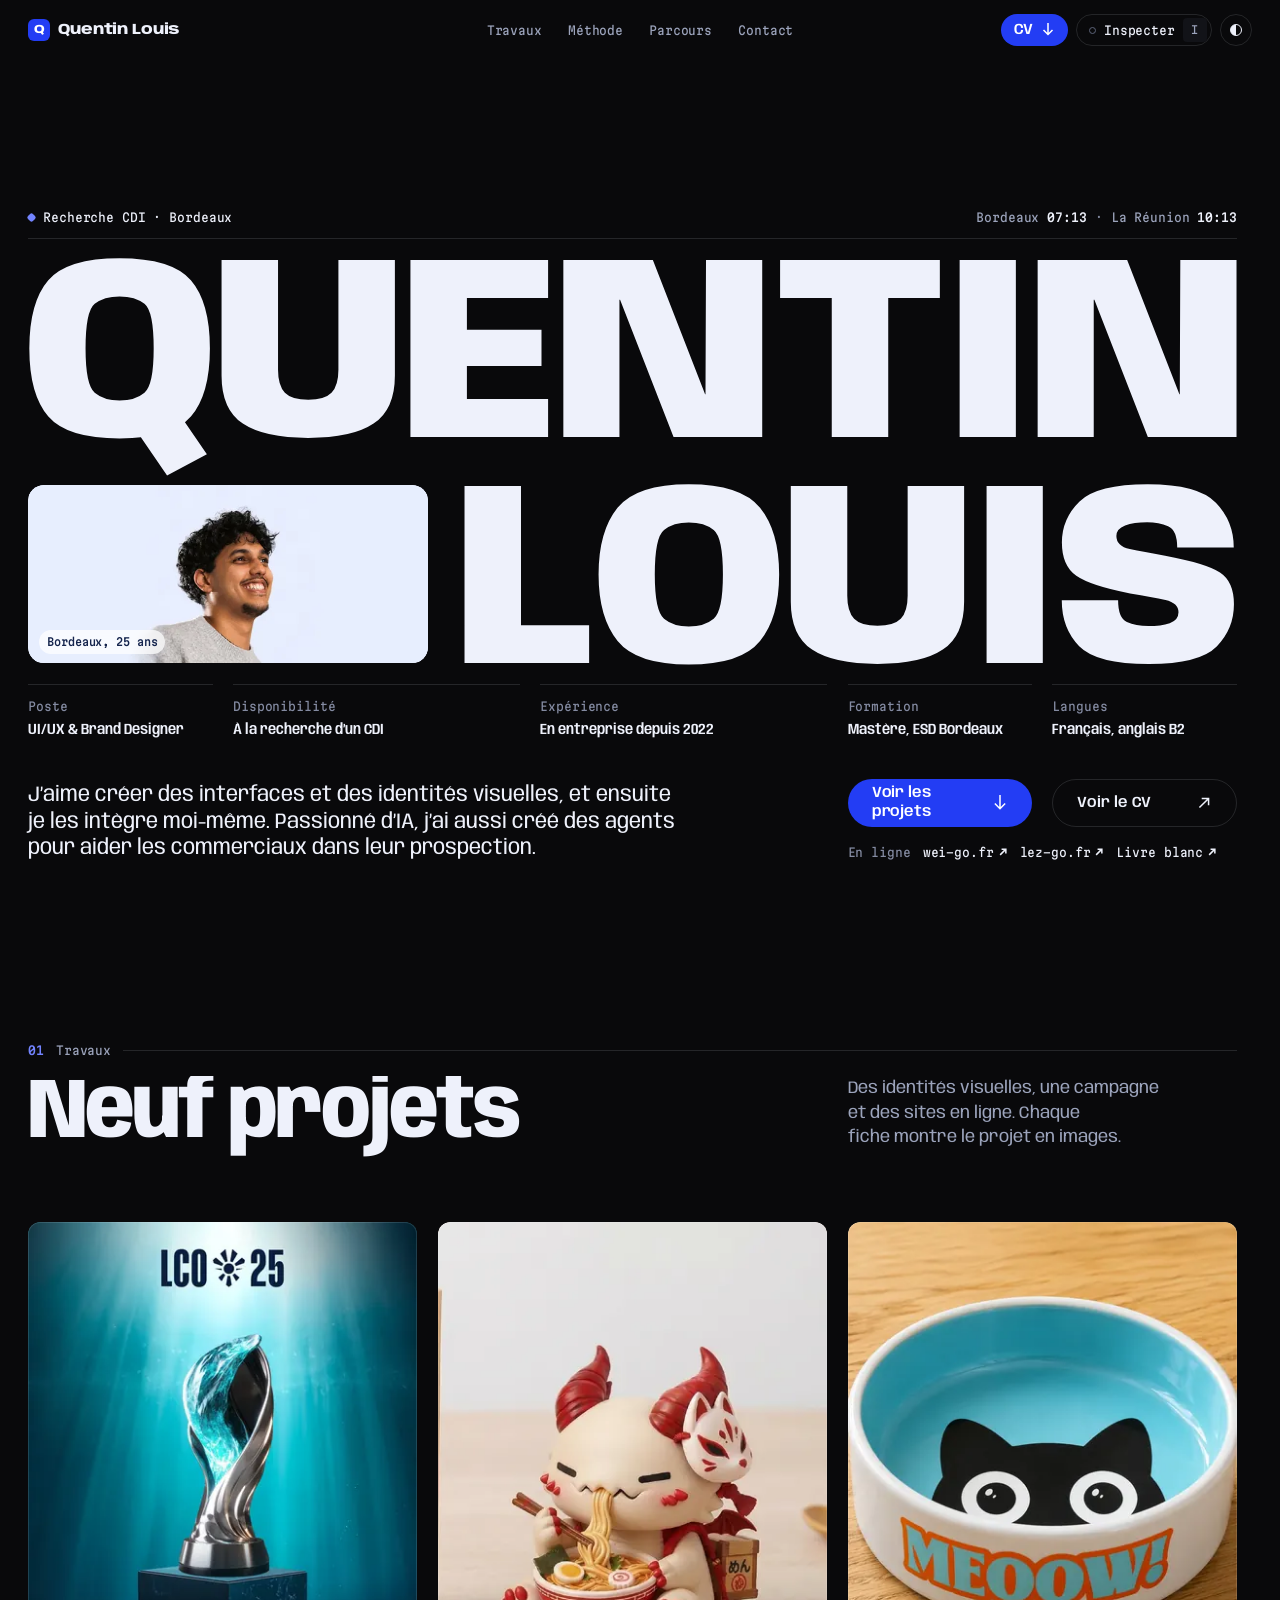
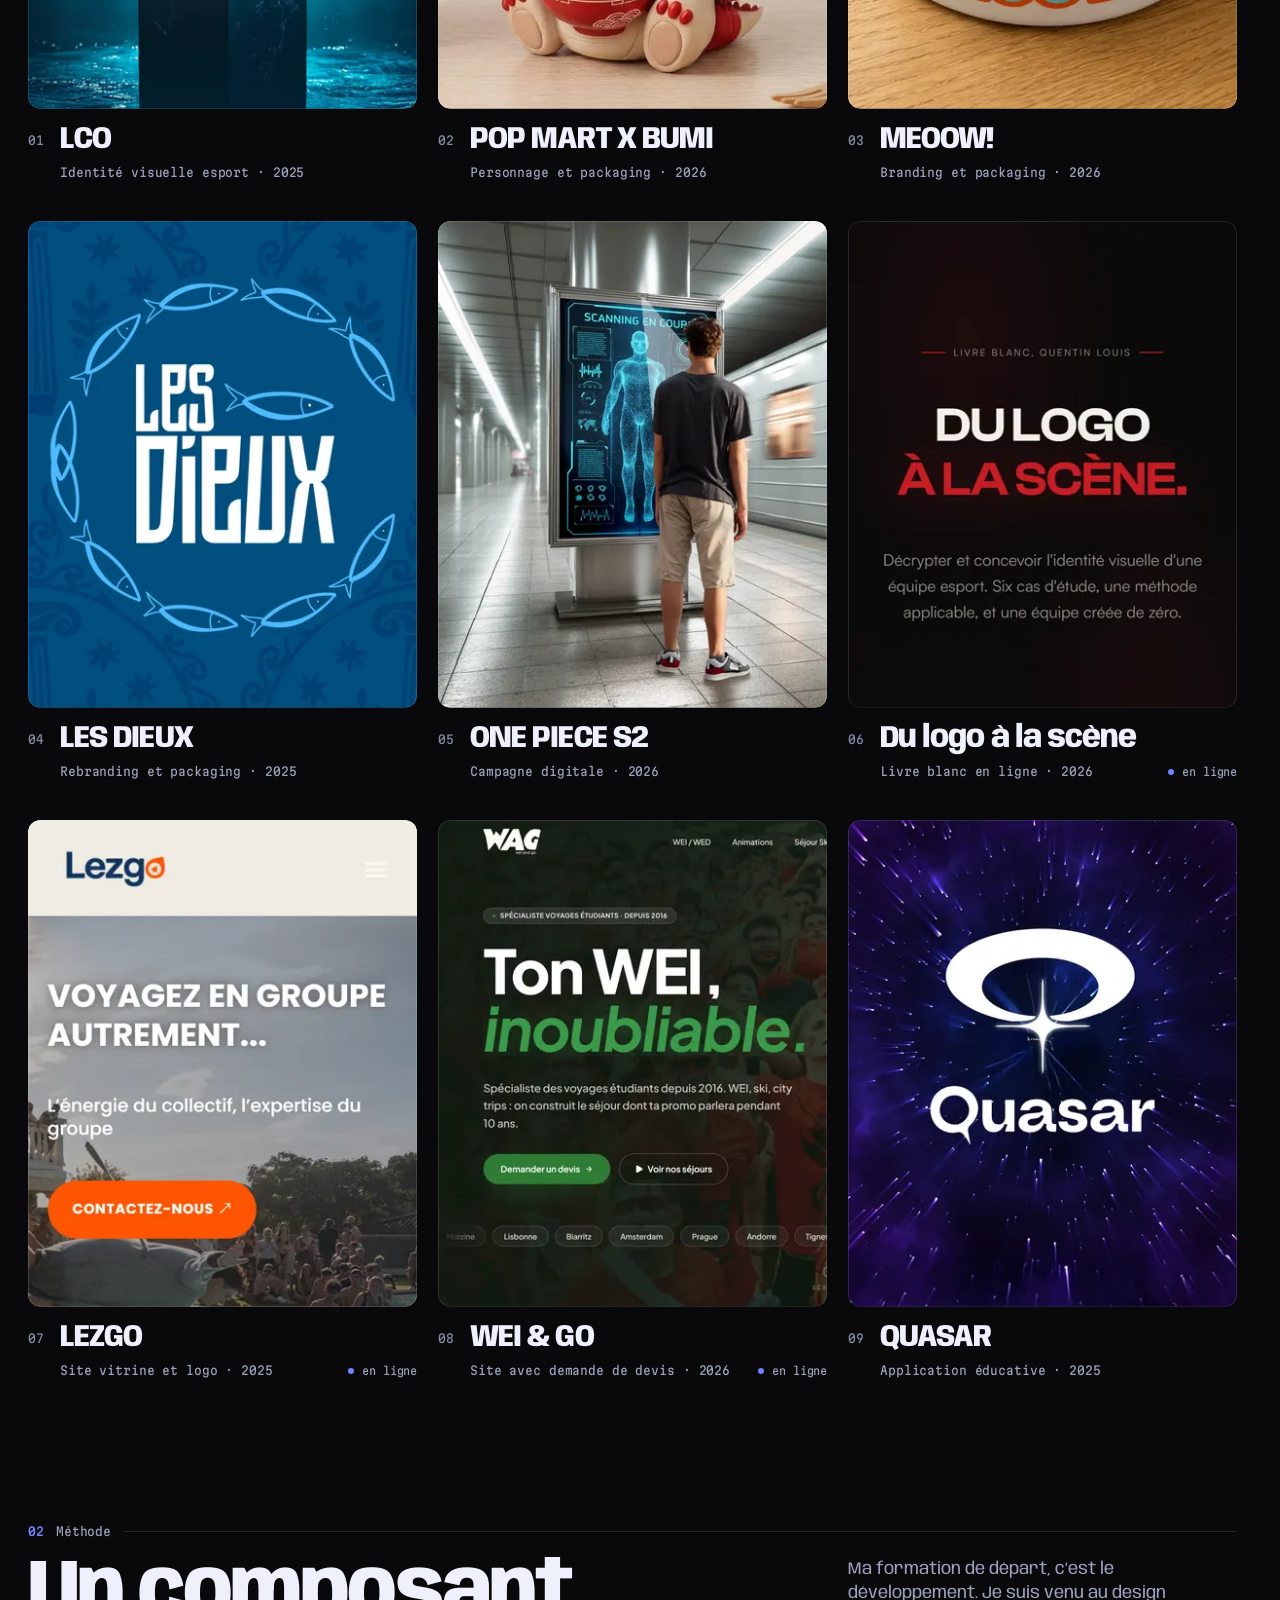
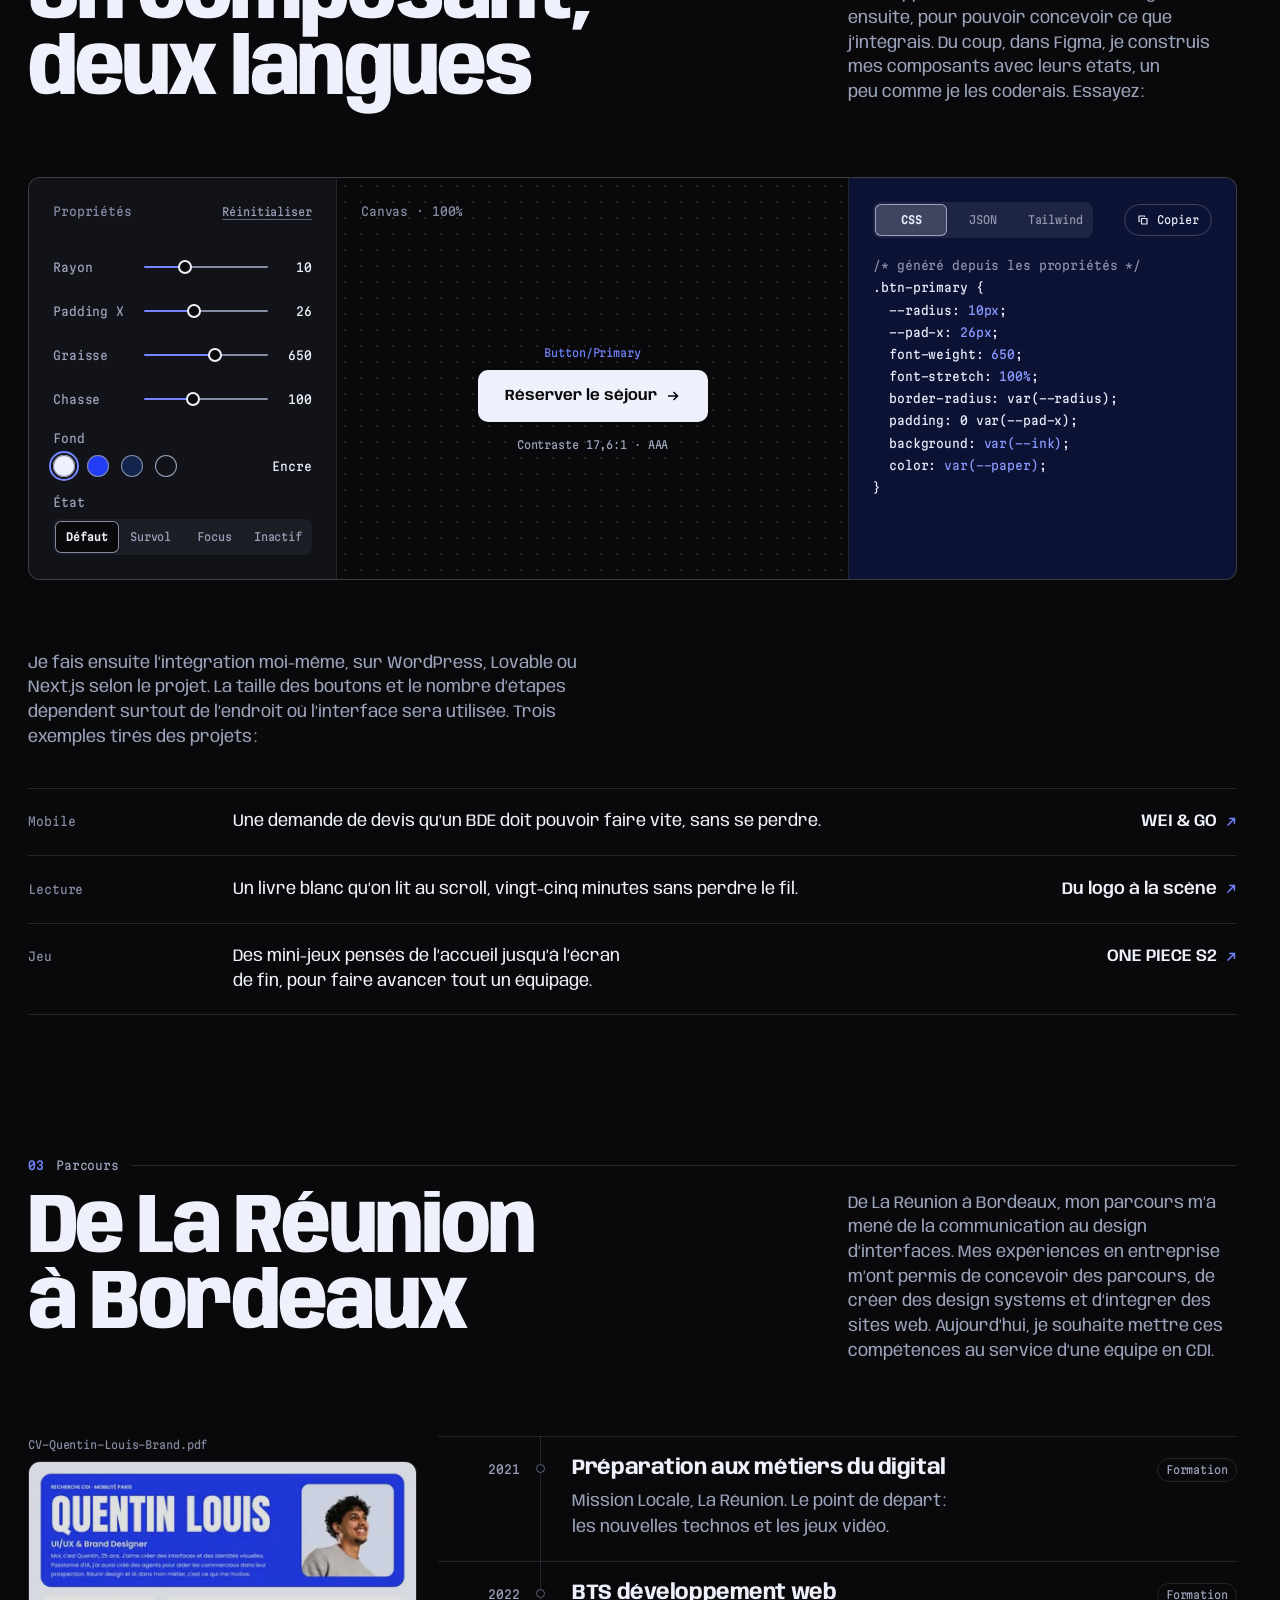
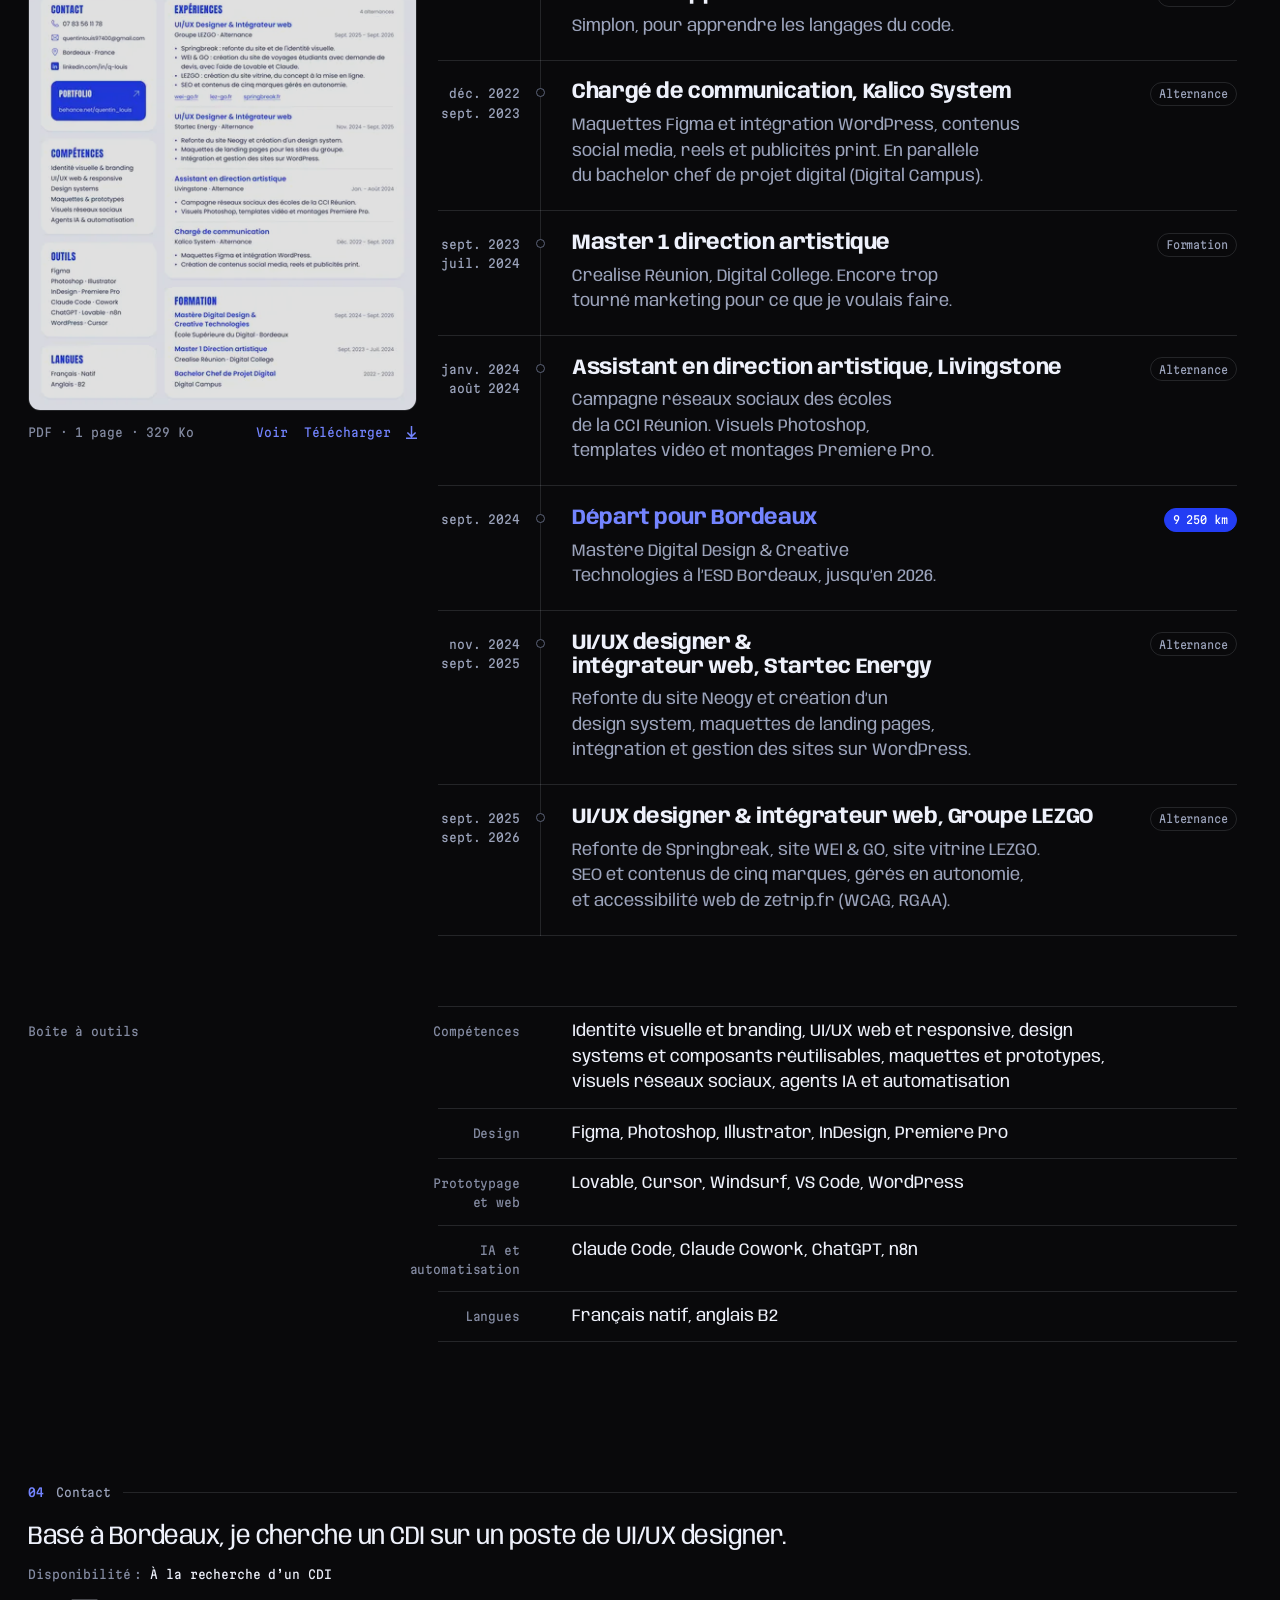
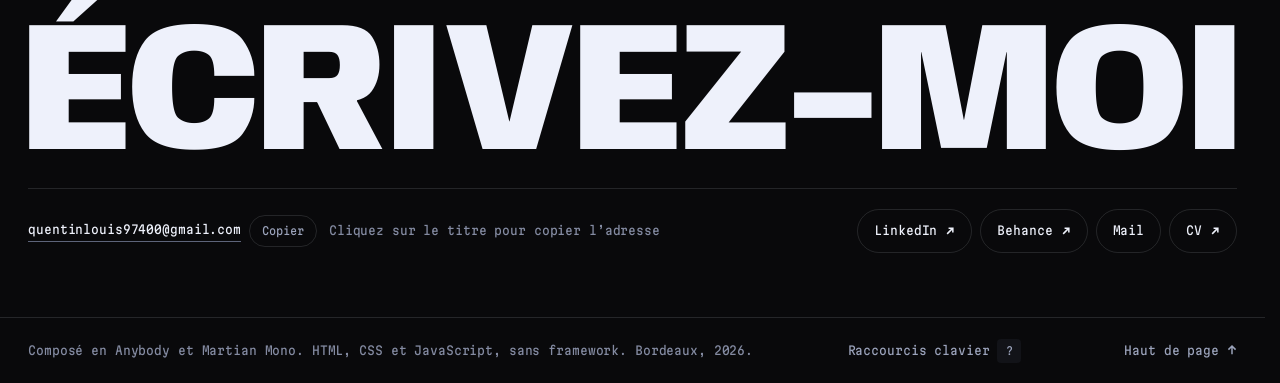
==== commit 919324cc: "Positionner le portfolio pour un CDI UI/UX à Bordeaux" ====
--- a/brand/index.html
+++ b/brand/index.html
@@ -4,10 +4,10 @@
 <meta charset="utf-8">
 <meta name="viewport" content="width=device-width, initial-scale=1, viewport-fit=cover">
 <title>Quentin Louis, UI/UX &amp; Brand Designer</title>
-<meta name="description" content="Quentin Louis, UI/UX &amp; Brand Designer basé à Bordeaux. Interfaces, identités visuelles et intégration web. Recherche un CDI, mobilité Paris.">
+<meta name="description" content="Quentin Louis, UI/UX &amp; Brand Designer basé à Bordeaux. Interfaces, identités visuelles et intégration web. À la recherche d’un CDI en UI/UX design.">
 <meta name="theme-color" content="#09090b">
 <meta property="og:title" content="Quentin Louis, UI/UX &amp; Brand Designer">
-<meta property="og:description" content="UI/UX &amp; Brand Designer basé à Bordeaux. Interfaces, identités visuelles et intégration web. Recherche un CDI, mobilité Paris.">
+<meta property="og:description" content="UI/UX &amp; Brand Designer basé à Bordeaux. Interfaces, identités visuelles et intégration web. À la recherche d’un CDI en UI/UX design.">
 <meta property="og:type" content="profile">
 <meta property="profile:first_name" content="Quentin">
 <meta property="profile:last_name" content="Louis">
@@ -118,7 +118,7 @@
   <section class="hero">
     <div class="wrap">
       <div class="hero-meta mono">
-        <span class="status"><span aria-hidden="true"></span>Recherche CDI · Mobilité Paris</span>
+        <span class="status"><span aria-hidden="true"></span>Recherche CDI · Bordeaux</span>
         <span class="meta-clocks"><span class="sr-only">Heure locale à </span>Bordeaux <b data-clock="Europe/Paris">--:--</b><span class="meta-sep" aria-hidden="true">·</span><span class="sr-only">Heure locale à </span>La Réunion <b data-clock="Indian/Reunion">--:--</b></span>
       </div>
 
@@ -143,8 +143,8 @@
 
       <dl class="brief grid12" data-spec="Composant/Candidat · 5 propriétés">
         <div class="brief-cell"><dt class="mono">Poste</dt><dd>UI/UX &amp; <span lang="en">Brand Designer</span></dd></div>
-        <div class="brief-cell"><dt class="mono">Disponibilité</dt><dd><span data-avail>Fin de mastère, sept. 2026</span></dd></div>
-        <div class="brief-cell"><dt class="mono">Expérience</dt><dd>4 alternances depuis 2022</dd></div>
+        <div class="brief-cell"><dt class="mono">Disponibilité</dt><dd><span data-avail>À la recherche d’un CDI</span></dd></div>
+        <div class="brief-cell"><dt class="mono">Expérience</dt><dd>En entreprise depuis 2022</dd></div>
         <div class="brief-cell"><dt class="mono">Formation</dt><dd>Mastère, ESD Bordeaux</dd></div>
         <div class="brief-cell"><dt class="mono">Langues</dt><dd>Français, anglais B2</dd></div>
       </dl>
@@ -293,7 +293,7 @@
       <header class="sec-head grid12">
         <p class="eyebrow mono reveal"><b>03</b> Parcours</p>
         <h2 class="sec-title">De La Réunion<br>à Bordeaux</h2>
-        <p class="sec-note reveal">Quasiment toutes mes études se sont faites sur l’île, et chaque poste en parallèle d’une formation. Je suis parti à Bordeaux pour le mastère, parce que je voulais vraiment faire de l’UI/UX et plus seulement de la com.</p>
+        <p class="sec-note reveal">De La Réunion à Bordeaux, mon parcours m’a mené de la communication au design d’interfaces. Mes expériences en entreprise m’ont permis de concevoir des parcours, de créer des design systems et d’intégrer des sites web. Aujourd’hui, je souhaite mettre ces compétences au service d’une équipe en CDI.</p>
       </header>
 
       <div class="path-grid grid12">
@@ -337,8 +337,8 @@
   <section class="contact" id="contact">
     <div class="wrap">
       <p class="eyebrow mono reveal"><b>04</b> Contact</p>
-      <h2 class="contact-kicker reveal">Je cherche un CDI en design UI/UX et en direction artistique, à Bordeaux ou à Paris.</h2>
-      <p class="contact-avail mono reveal">Disponibilité : <span>Fin de mastère, sept. 2026</span></p>
+      <h2 class="contact-kicker reveal">Basé à Bordeaux, je cherche un CDI sur un poste de UI/UX designer.</h2>
+      <p class="contact-avail mono reveal">Disponibilité : <span>À la recherche d’un CDI</span></p>
       <!-- souris : le clic copie l’adresse ; au doigt : le tap ouvre la messagerie (main.js) -->
       <button class="mail" type="button" data-mail="quentinlouis97400@gmail.com" data-spec="CTA · copie l’adresse au clic" aria-label="Écrivez-moi : copier l’adresse quentinlouis97400@gmail.com">
         <span class="mail-txt" data-split>Écrivez-moi</span>
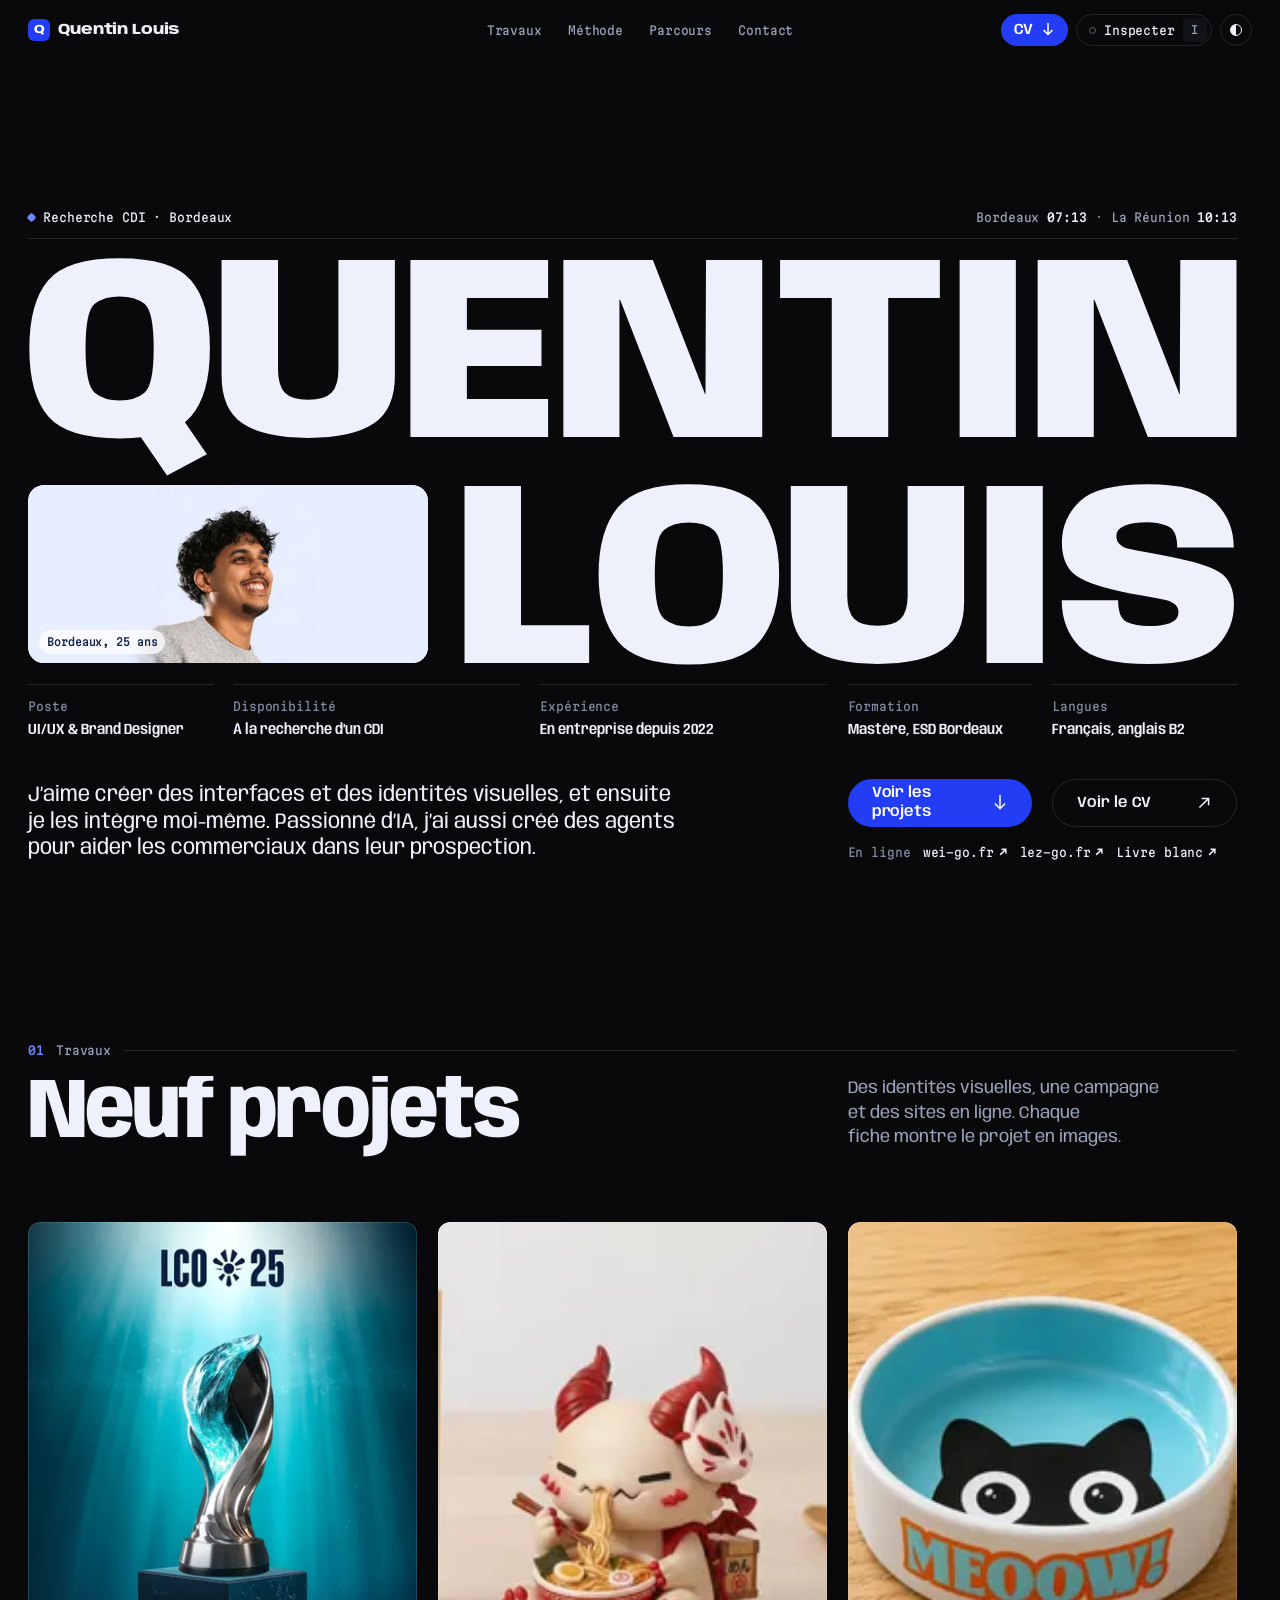
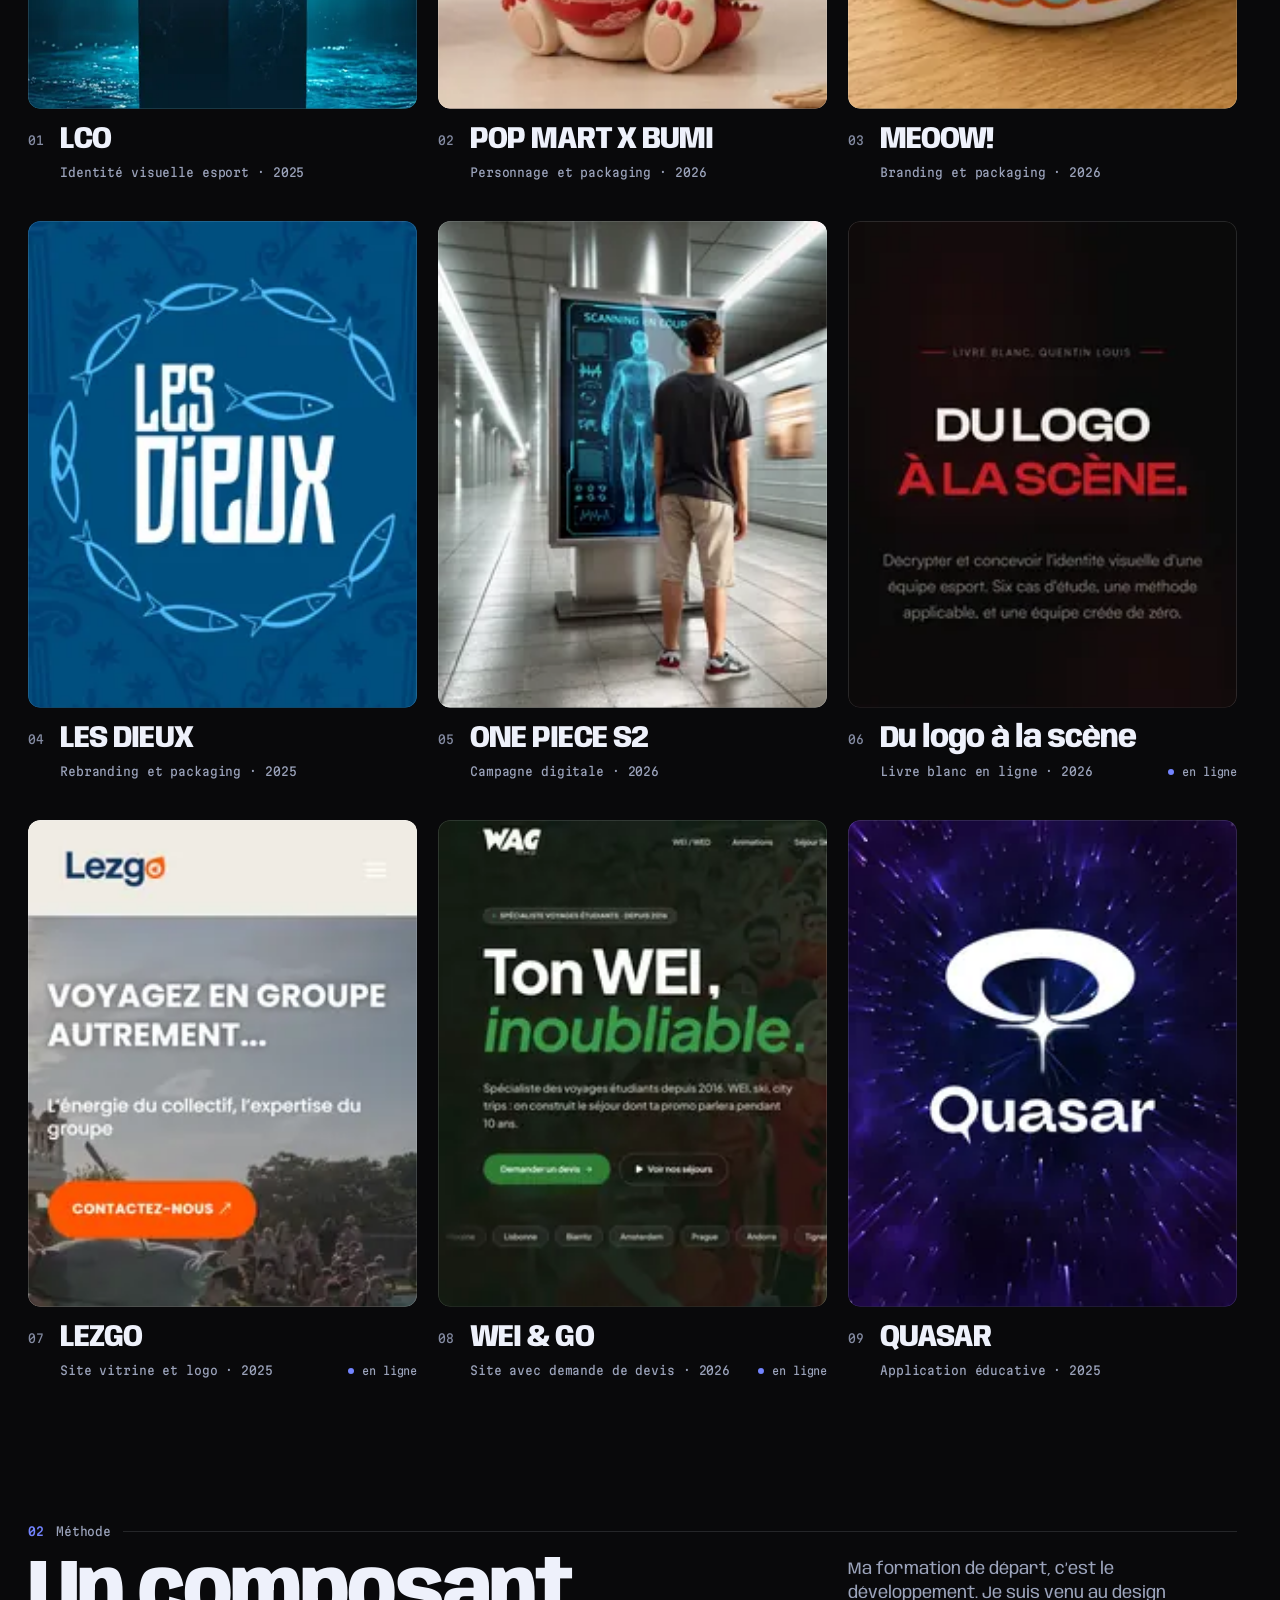
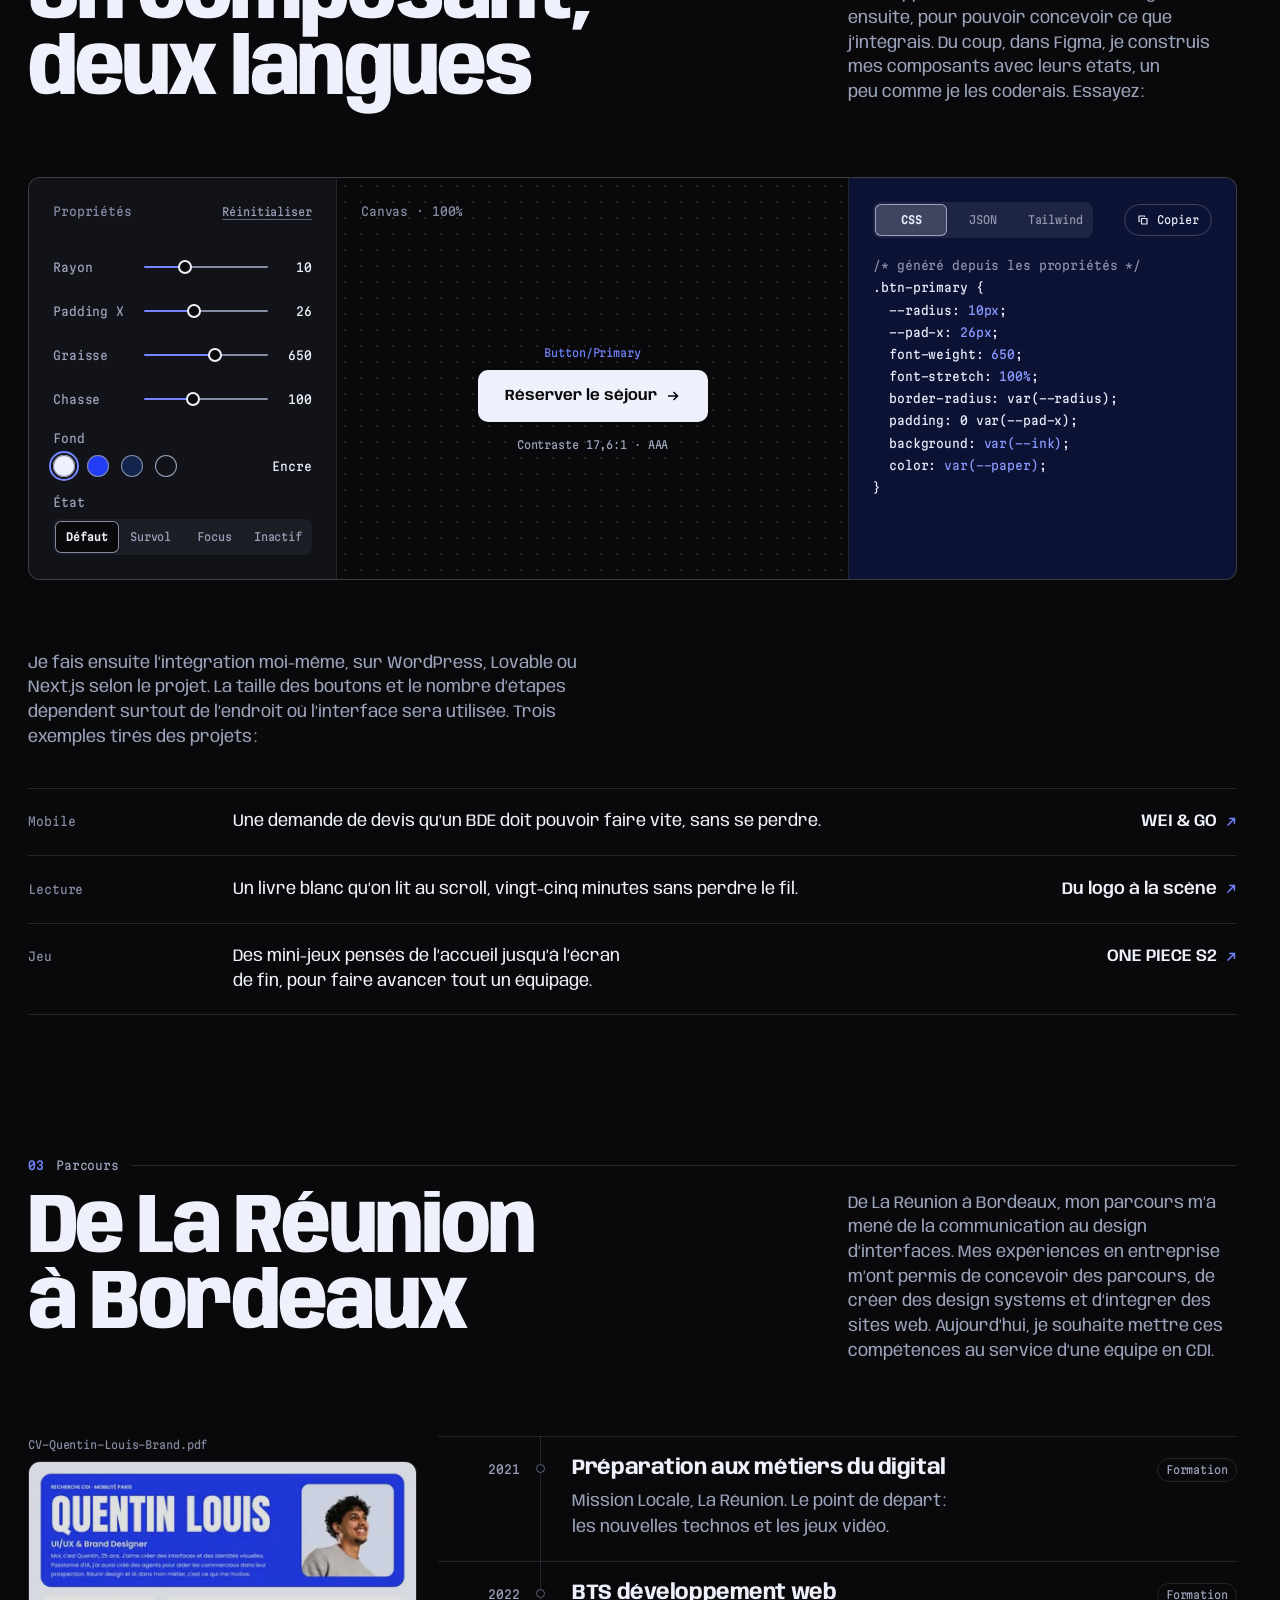
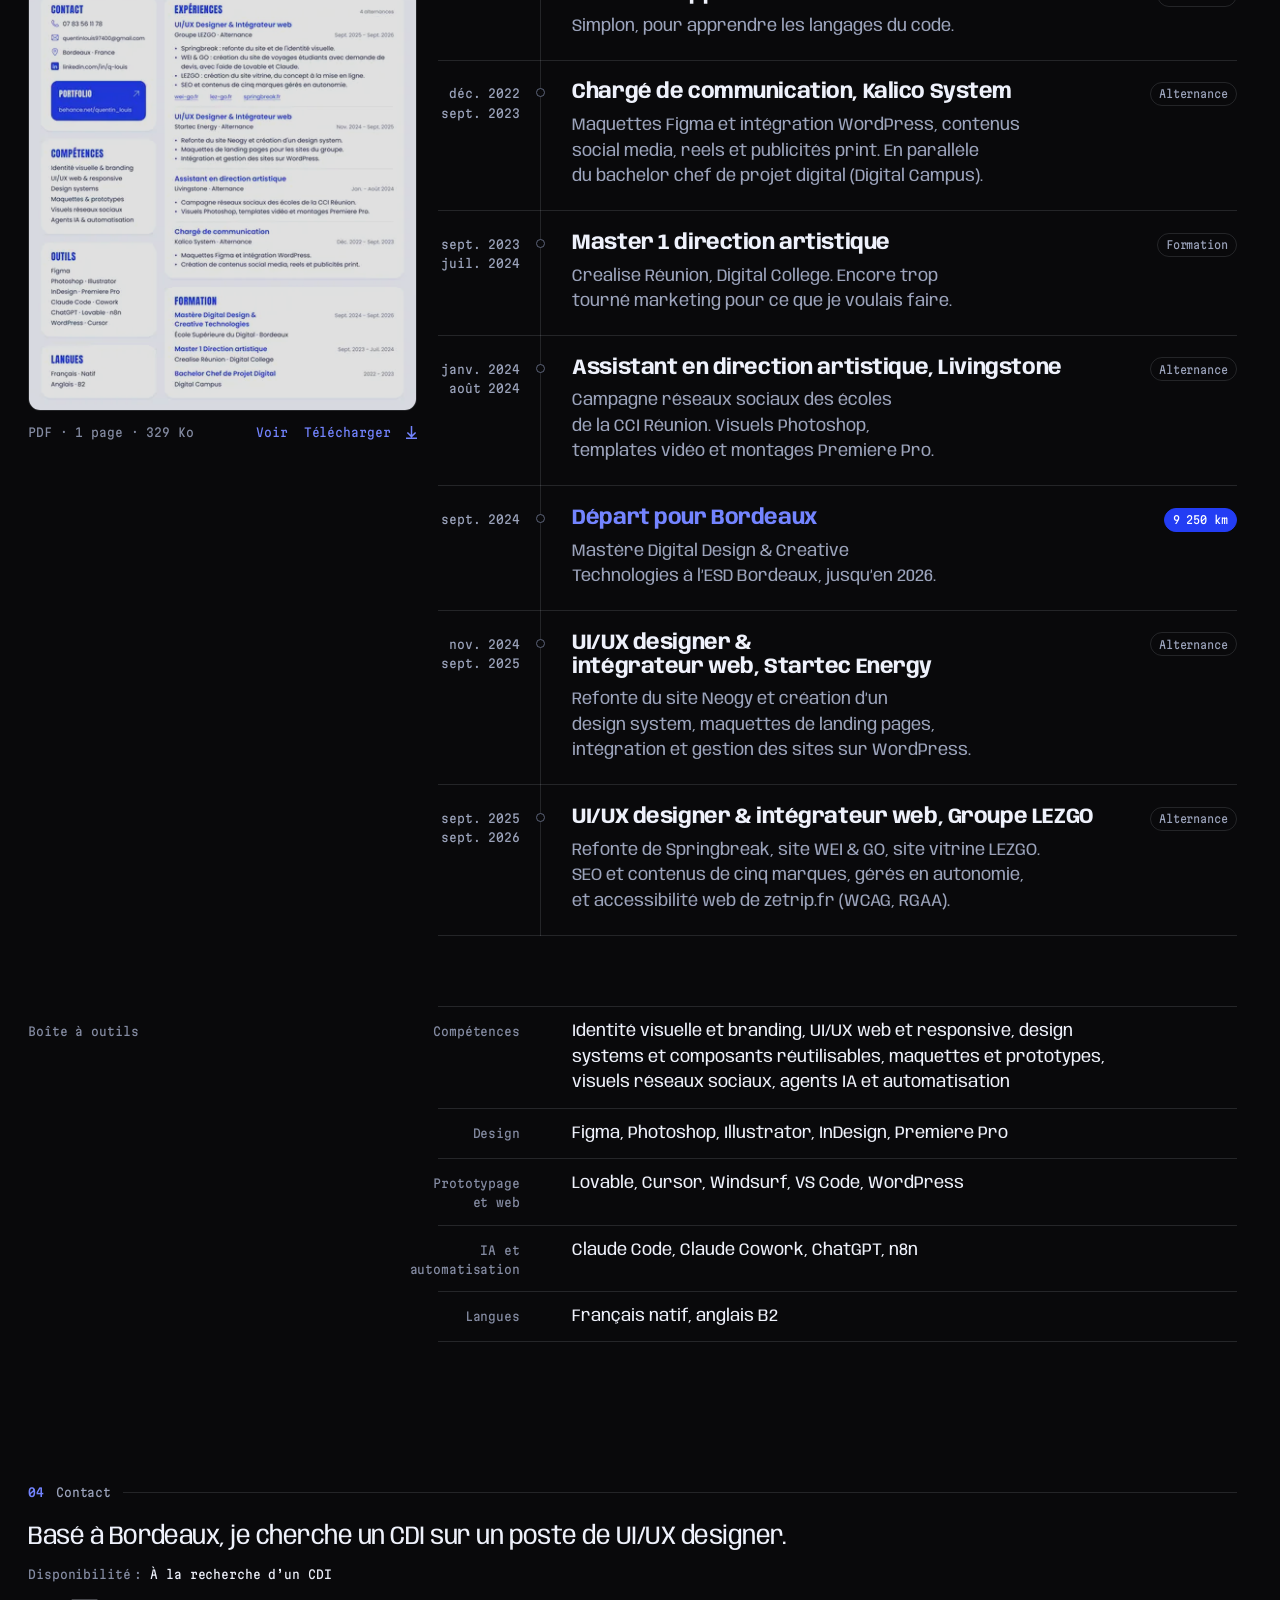
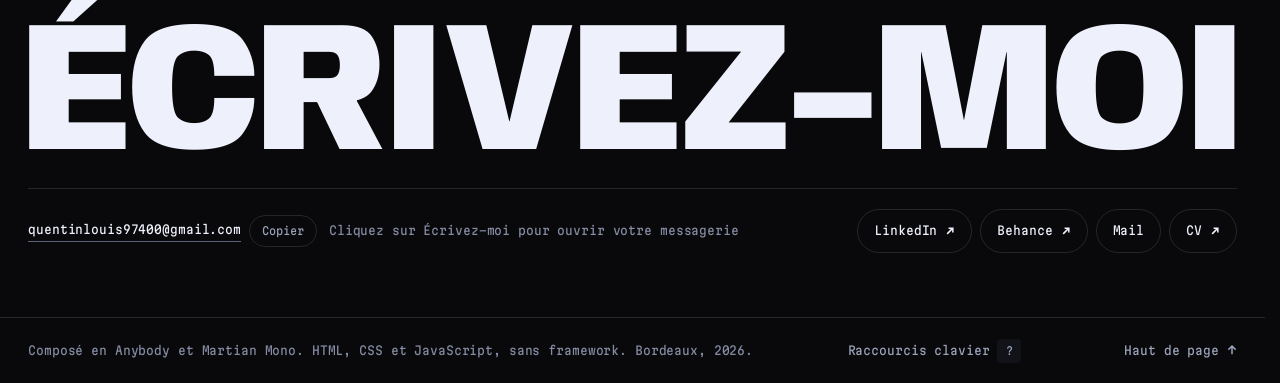
==== commit de318e4d: "Mettre en avant les projets UI/UX et alléger le défilement" ====
--- a/brand/index.html
+++ b/brand/index.html
@@ -40,7 +40,7 @@
 <link rel="preload" as="font" type="font/woff2" href="/assets/fonts/martian-mono-latin.woff2" crossorigin>
 <link rel="preload" as="image" type="image/webp" href="/assets/quentin-band-1400.webp" imagesrcset="/assets/quentin-band-800.webp 800w, /assets/quentin-band-1400.webp 1400w" imagesizes="(max-width: 760px) 45vw, 48vw" fetchpriority="high">
 <link rel="stylesheet" href="/assets/vendor/lenis.css">
-<link rel="stylesheet" href="/style.css?v=20260928b">
+<link rel="stylesheet" href="/style.css?v=20261014a">
 <script>
 // JS actif : les états de départ des animations s'appliquent. Si main.js n'a pas fini de s'initialiser en 4 s,
 // ou si une erreur survient avant l'entrée du nom (is-named), tout s'affiche dans son état final,
@@ -339,14 +339,14 @@
       <p class="eyebrow mono reveal"><b>04</b> Contact</p>
       <h2 class="contact-kicker reveal">Basé à Bordeaux, je cherche un CDI sur un poste de UI/UX designer.</h2>
       <p class="contact-avail mono reveal">Disponibilité : <span>À la recherche d’un CDI</span></p>
-      <!-- souris : le clic copie l’adresse ; au doigt : le tap ouvre la messagerie (main.js) -->
-      <button class="mail" type="button" data-mail="quentinlouis97400@gmail.com" data-spec="CTA · copie l’adresse au clic" aria-label="Écrivez-moi : copier l’adresse quentinlouis97400@gmail.com">
+      <!-- Contact direct ; le bouton Copier reste disponible à côté de l’adresse. -->
+      <button class="mail" type="button" data-mail="quentinlouis97400@gmail.com" data-spec="CTA · ouvre la messagerie" aria-label="Écrivez-moi : écrire à quentinlouis97400@gmail.com">
         <span class="mail-txt" data-split>Écrivez-moi</span>
       </button>
       <div class="contact-row">
         <p class="mail-sub mono">
           <span class="mail-line"><a class="mail-addr" href="mailto:quentinlouis97400@gmail.com">quentinlouis97400@gmail.com</a><button class="mail-copy mono" type="button"><span>Copier</span><span class="sr-only"> l’adresse</span></button><span class="sr-only" aria-live="polite"></span></span>
-          <span class="mail-hint"><span class="only-fine">Cliquez sur le titre pour copier l’adresse</span><span class="only-touch">Touchez le titre pour écrire</span></span>
+          <span class="mail-hint">Cliquez sur Écrivez-moi pour ouvrir votre messagerie</span>
         </p>
         <ul class="links mono">
           <li><a href="https://www.linkedin.com/in/q-louis" target="_blank" rel="noopener">LinkedIn <svg class="ic out" viewBox="0 0 14 14" aria-hidden="true" focusable="false"><path d="M3 11 11 3M5 3h6v6"/></svg><span class="sr-only"> (nouvel onglet)</span></a></li>
@@ -425,7 +425,7 @@
 <span class="sr-only ip-live" aria-live="polite"></span>
 
 <script src="/assets/vendor/lenis.min.js"></script>
-<script src="/projects.js?v=20260928b"></script>
-<script src="/main.js?v=20260928b"></script>
+<script src="/projects.js?v=20261014a"></script>
+<script src="/main.js?v=20261014a"></script>
 </body>
 </html>
--- a/style.css
+++ b/style.css
@@ -249,9 +249,7 @@
 .no-scroll .topbar { transform: translateY(calc(-100% - 4px)); }
 .topbar::before {
   content: ""; position: absolute; inset: 0;
-  background: color-mix(in oklab, var(--paper) 80%, transparent);
-  backdrop-filter: blur(12px) saturate(1.3);
-  -webkit-backdrop-filter: blur(12px) saturate(1.3);
+  background: var(--paper);
   border-bottom: 1px solid var(--line);
   opacity: 0; transition: opacity var(--dur-2) var(--ease);
 }
@@ -712,6 +710,9 @@
   .work-list--grid .card-txt { grid-template-columns: 30px minmax(0, 1fr) auto; }
 }
 
+/* Résumé des trois études de cas UI/UX, dans la grille existante. */
+.work-list--ux .card-summary { grid-column: 2 / -1; font-size: 16px; line-height: 1.5; color: var(--ink-2); }
+
 /* ============ Fiche projet ============ */
 .case { position: fixed; inset: 0; z-index: 80; }
 .case[hidden] { display: none; }
@@ -743,8 +744,7 @@
   position: sticky; top: 0; z-index: 2;
   display: flex; justify-content: space-between; align-items: center; gap: var(--s-3);
   padding: var(--s-3) var(--pad-r) var(--s-3) var(--pad-l);
-  background: color-mix(in oklab, var(--paper) 88%, transparent);
-  backdrop-filter: blur(10px); -webkit-backdrop-filter: blur(10px);
+  background: var(--paper);
   border-bottom: 1px solid var(--line);
   color: var(--ink-2);
   touch-action: none; user-select: none; -webkit-user-select: none; cursor: grab;
@@ -1662,8 +1662,7 @@
     display: flex; position: fixed; left: 50%; bottom: calc(env(safe-area-inset-bottom, 0px) + 10px); z-index: 55;
     width: max-content; max-width: calc(100vw - 16px);   /* sa largeur de contenu : les liens ne passent à la ligne qu'au bord de l'écran */
     translate: -50% 0; padding: var(--s-1); gap: 2px; border-radius: 28px;   /* 28 : la pilule sur une ligne, des coins arrondis sur deux */
-    background: color-mix(in oklab, var(--paper-2) 82%, transparent);
-    backdrop-filter: blur(14px) saturate(1.3); -webkit-backdrop-filter: blur(14px) saturate(1.3);
+    background: var(--paper-2);
     border: 1px solid var(--line);
     box-shadow: 0 12px 30px -12px rgba(0,0,0,.5);
     transition: transform var(--dur-3) var(--ease), opacity var(--dur-3) var(--ease), visibility 0s;
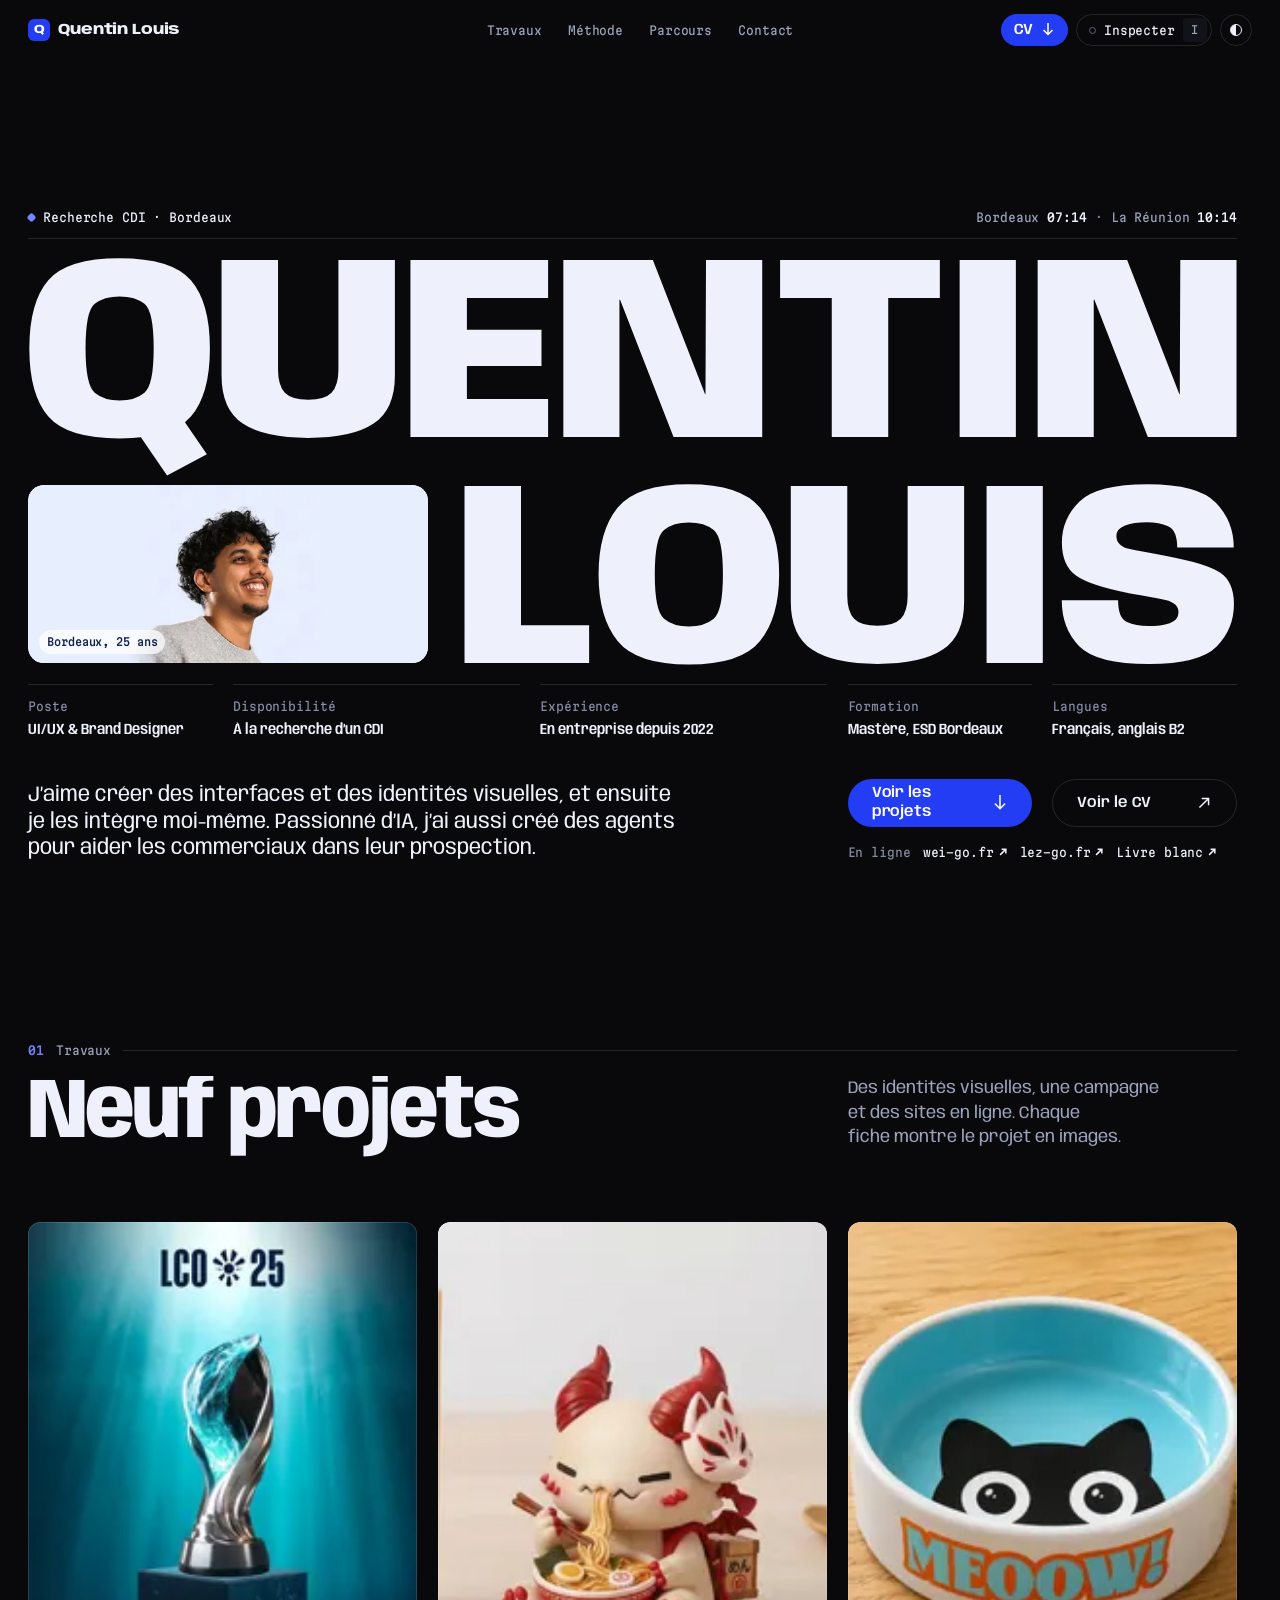
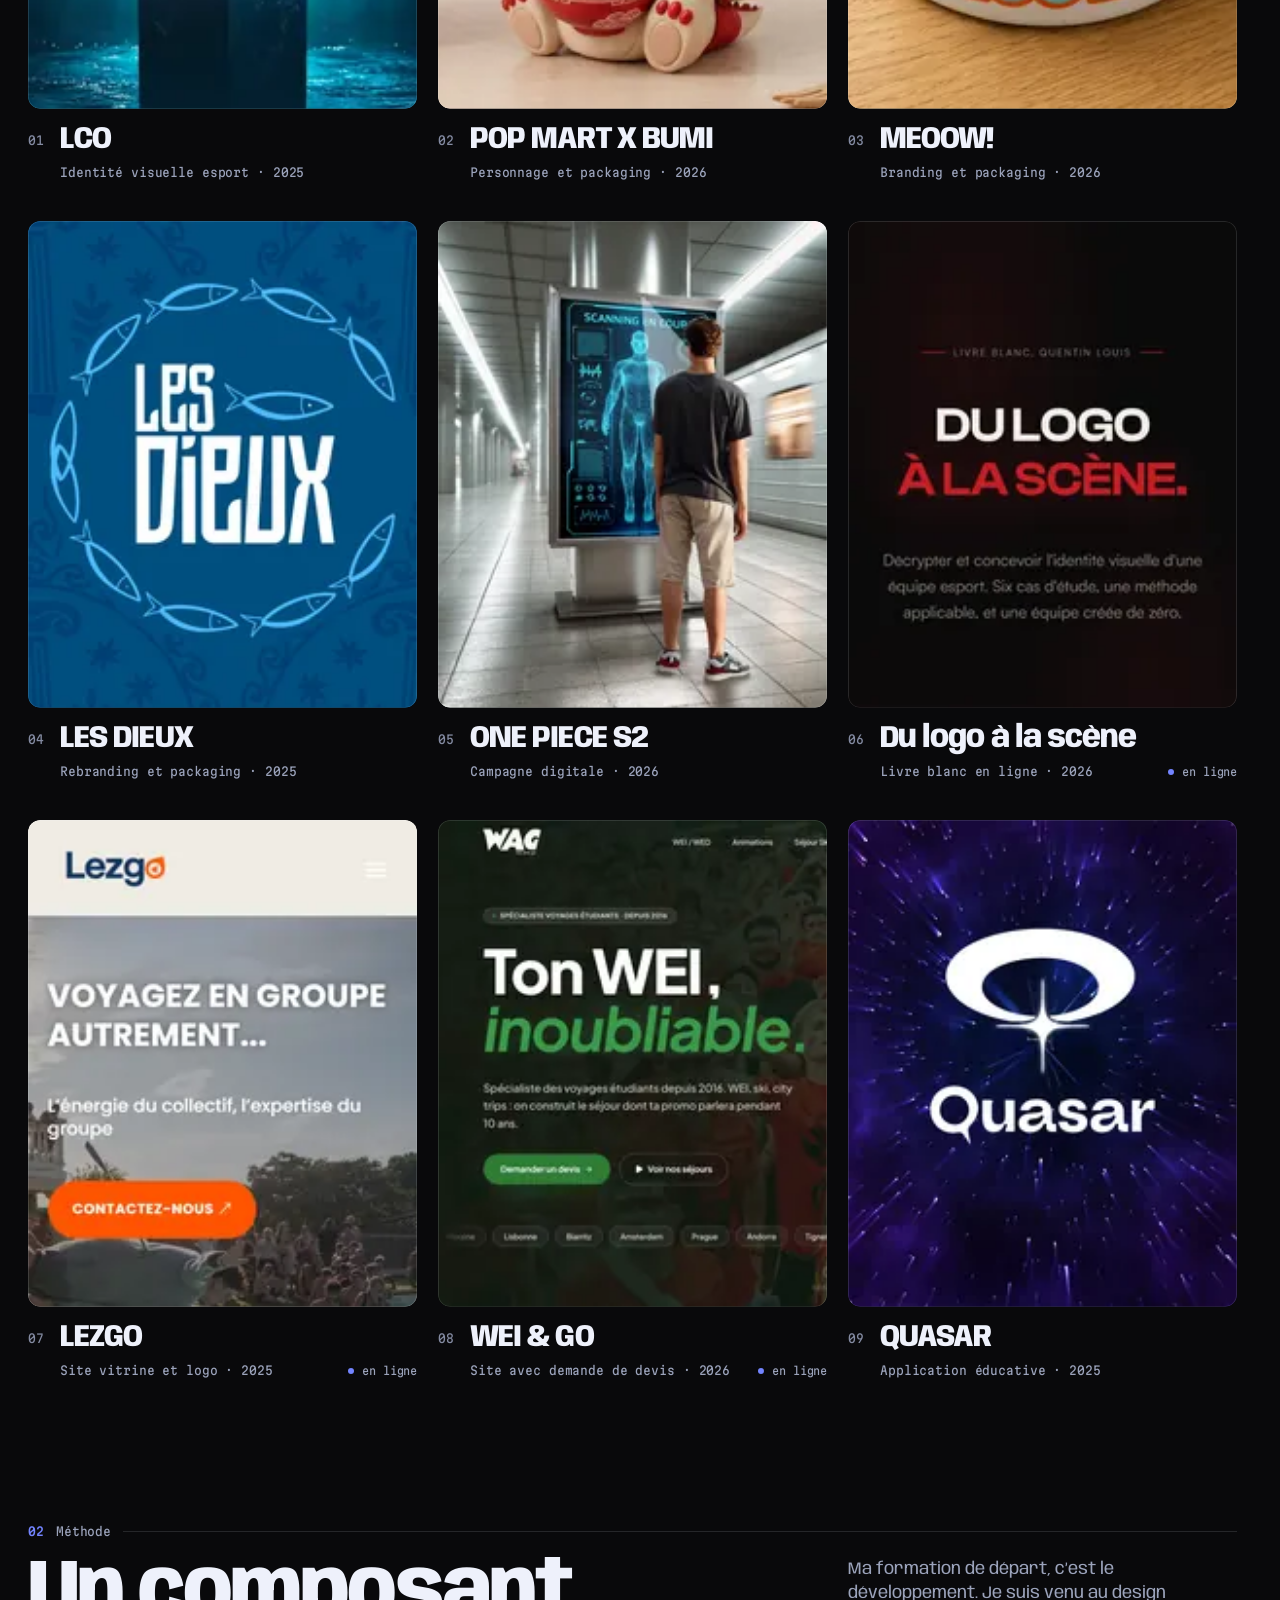
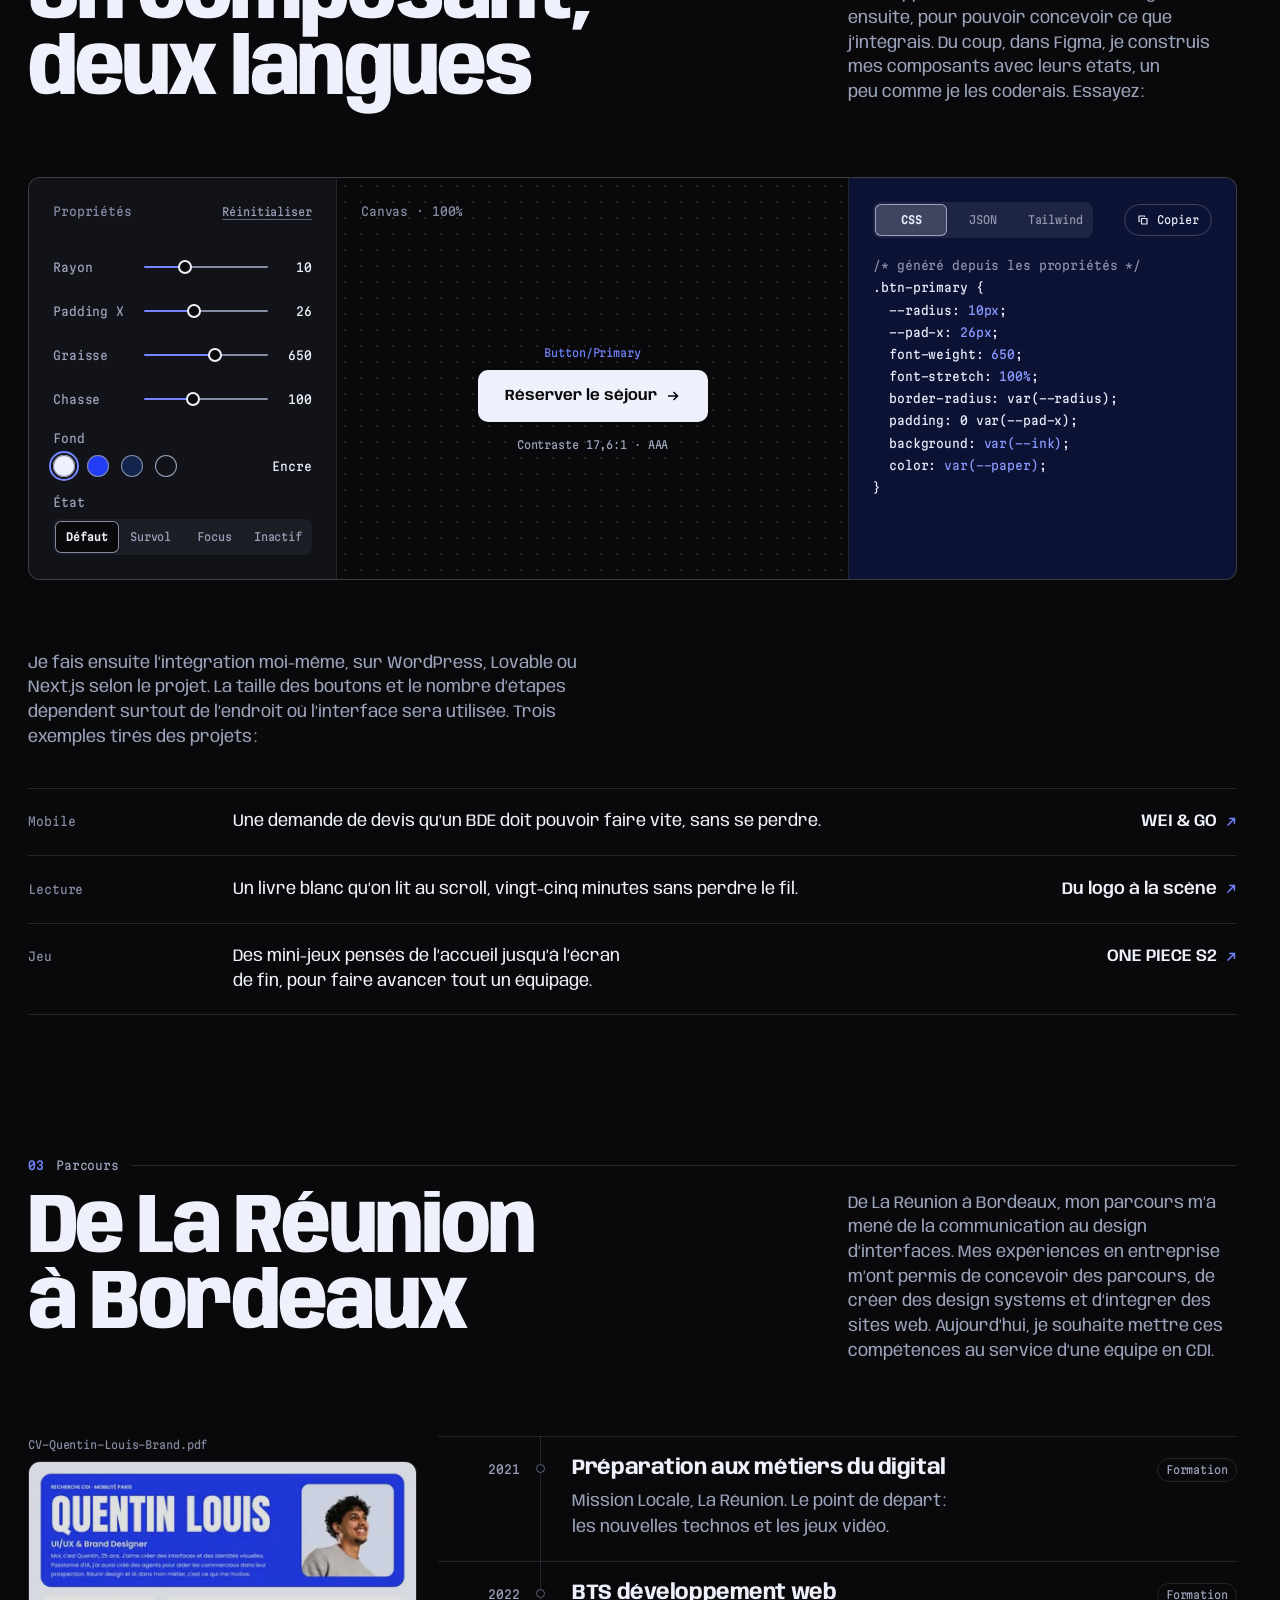
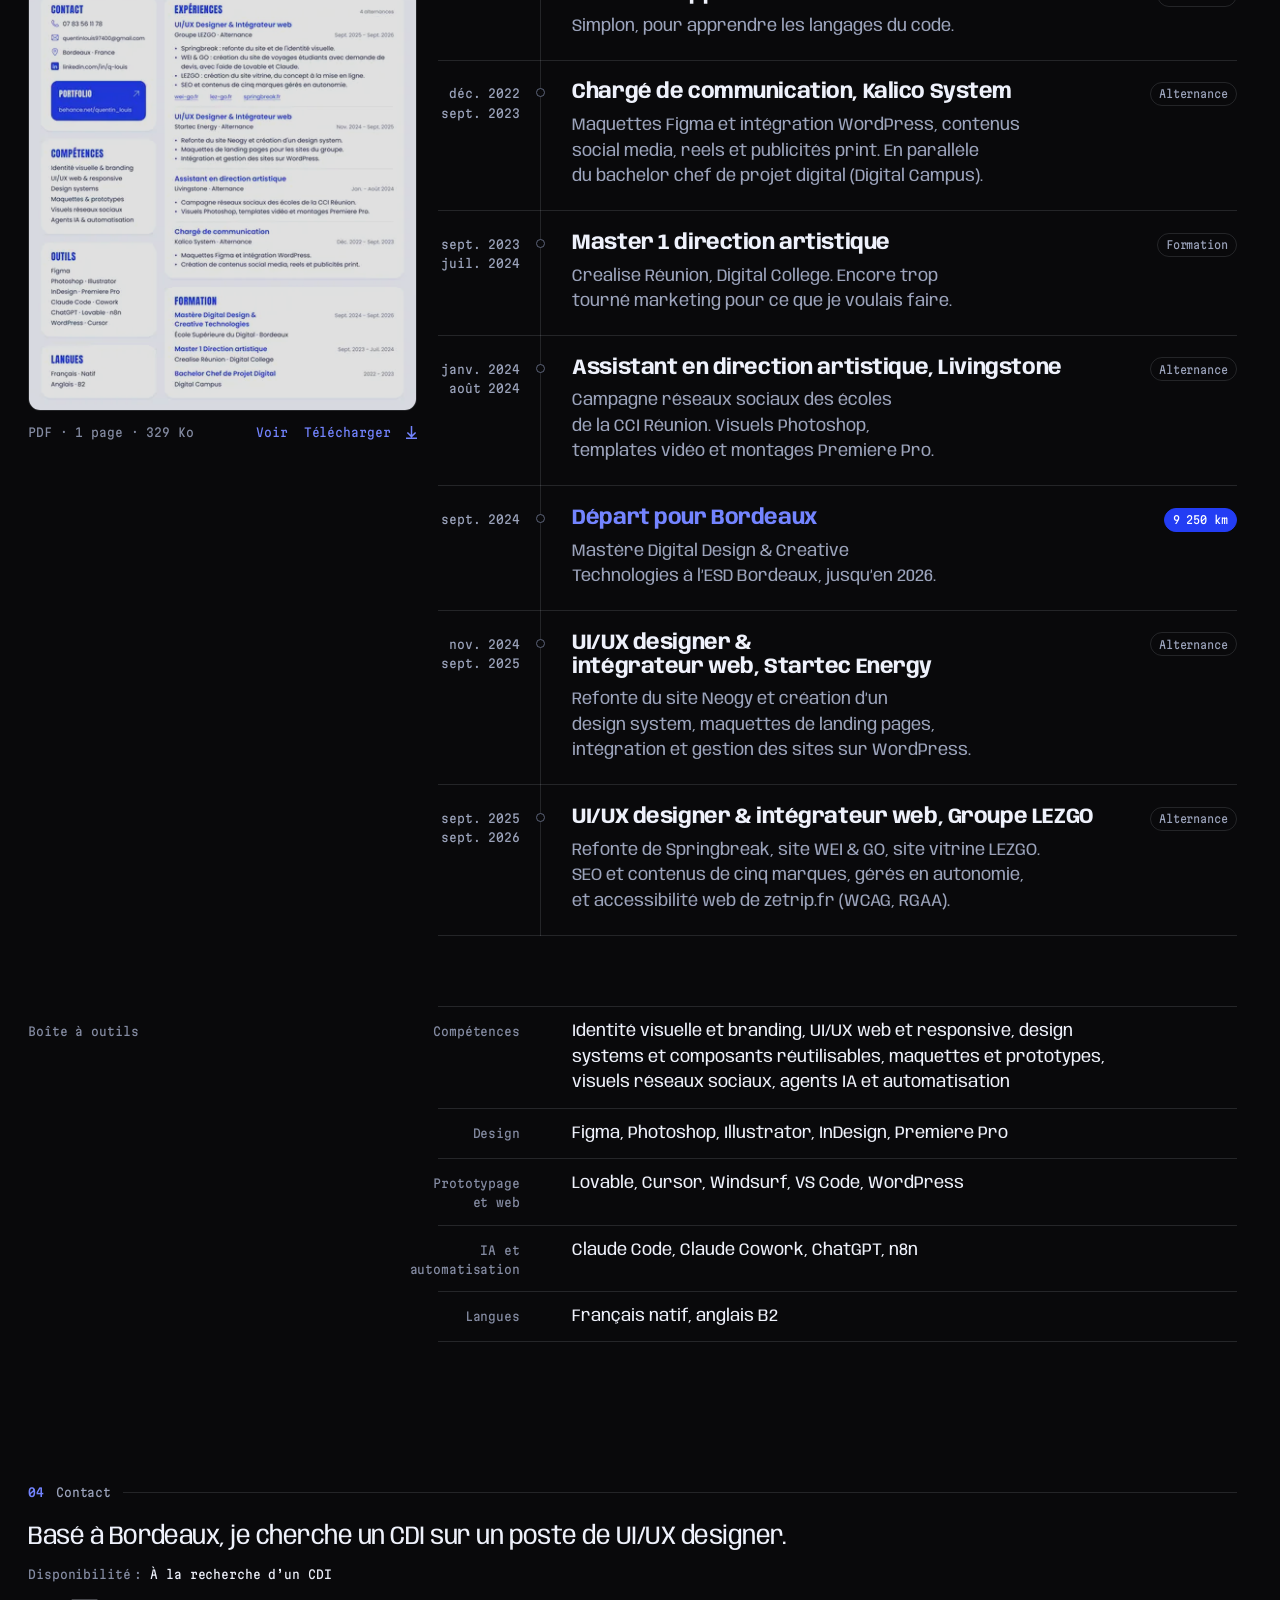
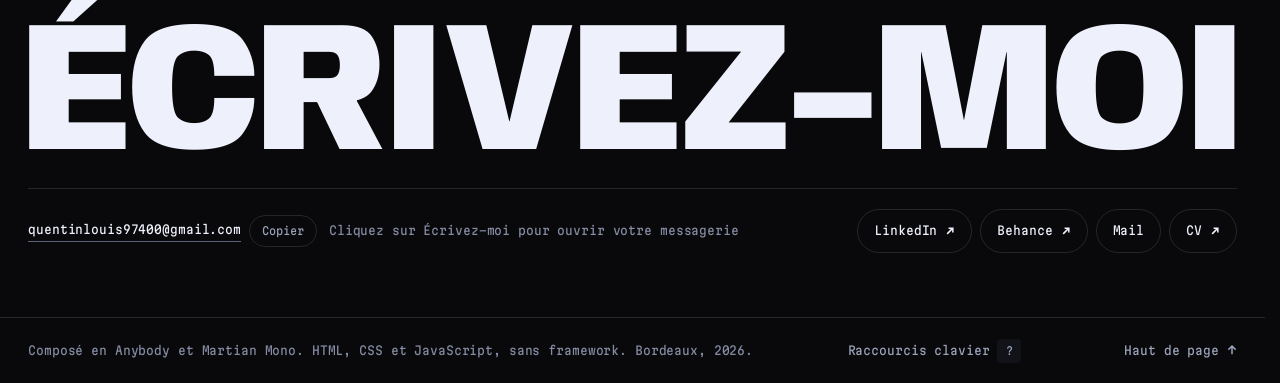
==== commit ad58f952: "Composer des couvertures avec les interfaces des projets UI/UX" ====
--- a/brand/index.html
+++ b/brand/index.html
@@ -40,7 +40,7 @@
 <link rel="preload" as="font" type="font/woff2" href="/assets/fonts/martian-mono-latin.woff2" crossorigin>
 <link rel="preload" as="image" type="image/webp" href="/assets/quentin-band-1400.webp" imagesrcset="/assets/quentin-band-800.webp 800w, /assets/quentin-band-1400.webp 1400w" imagesizes="(max-width: 760px) 45vw, 48vw" fetchpriority="high">
 <link rel="stylesheet" href="/assets/vendor/lenis.css">
-<link rel="stylesheet" href="/style.css?v=20261014a">
+<link rel="stylesheet" href="/style.css?v=20261014c">
 <script>
 // JS actif : les états de départ des animations s'appliquent. Si main.js n'a pas fini de s'initialiser en 4 s,
 // ou si une erreur survient avant l'entrée du nom (is-named), tout s'affiche dans son état final,
@@ -426,6 +426,6 @@
 
 <script src="/assets/vendor/lenis.min.js"></script>
 <script src="/projects.js?v=20261014a"></script>
-<script src="/main.js?v=20261014a"></script>
+<script src="/main.js?v=20261014c"></script>
 </body>
 </html>
--- a/style.css
+++ b/style.css
@@ -385,6 +385,9 @@
 .name-line--1 { padding-right: .05em; margin-left: calc(-1 * var(--lsb, .02em)); margin-right: calc(-1 * var(--rsb, .03em) - .05em); }
 .name-line--2 { margin-right: calc(-1 * var(--rsb2, .0135em)); max-width: var(--l1w, none); }
 .name-word { display: flex; }
+/* Largeur mesurée au repos par fitAll(), recalculée au redimensionnement.
+   L’animation typographique reste à l’intérieur de cet espace réservé. */
+.name-line--2 .name-word { flex: none; }
 .name .ch { display: inline-block; font-variation-settings: "wdth" var(--w, 100); }
 /* Entrée (depuis is-named) : QUENTIN à 80 ms, LOUIS à 380 ms, 35 ms entre deux lettres.
    Départ à 100% + .3em : aucun bout de lettre ne dépasse sous le masque. */
@@ -712,6 +715,28 @@
 
 /* Résumé des trois études de cas UI/UX, dans la grille existante. */
 .work-list--ux .card-summary { grid-column: 2 / -1; font-size: 16px; line-height: 1.5; color: var(--ink-2); }
+
+/* Couvertures éditoriales : les captures gardent leur ratio et leurs détails.
+   Les cadres sont statiques pour ne pas ajouter de travail au scroll. */
+.showcase { --show-ink: #25382b; color: var(--show-ink); background: #dfe7d6; }
+.showcase--lezgo { --show-ink: #19334a; background: #ece3d5; }
+.showcase--quasar { --show-ink: #291c61; background: #d9d9d9; }
+.showcase-label, .showcase-foot { position: absolute; left: 7%; right: 7%; text-align: left; font-size: clamp(9px, 2.5cqi, 13px); line-height: 1.6; }
+.showcase-label { top: 7%; font-weight: 600; }
+.showcase-label > span { display: block; font-weight: 400; opacity: .7; }
+.showcase-foot { bottom: 6%; font-size: clamp(8px, 2.1cqi, 11px); }
+.showcase-browser { position: absolute; top: 26%; left: 6%; width: 88%; overflow: hidden; border-radius: 6px; background: #fff; box-shadow: 0 16px 32px -12px #18252355; }
+.showcase-toolbar { display: flex; align-items: center; gap: 3px; height: clamp(16px, 5cqi, 25px); padding: 0 3%; background: #f6f6f4; color: #596260; }
+.showcase-toolbar i { width: 3px; height: 3px; border-radius: 50%; background: #bcc3bd; }
+.showcase-toolbar > span { margin: auto; padding-right: 15px; font: 8px/1 var(--f-mono); }
+.showcase-phone { position: absolute; width: 25%; right: 9%; top: 46%; overflow: hidden; border: 3px solid #202421; border-radius: 13% / 6%; background: #202421; box-shadow: 0 12px 24px -8px #18252366; }
+.work-list--grid .card-cover.showcase img { display: block; transform: none !important; transition: none; }
+.work-list--grid .showcase-browser img, .work-list--grid .showcase-phone img { width: 100%; height: auto; object-fit: contain; }
+.showcase-apps { position: absolute; inset: 22% 7% 16%; display: flex; align-items: center; justify-content: center; gap: 7%; }
+.showcase-app { position: relative; display: block; flex: 0 0 43%; aspect-ratio: 324 / 674; border-radius: 15% / 7%; overflow: hidden; box-shadow: 0 16px 25px -12px #1f174966; }
+.showcase-app--mars { translate: 0 7%; }
+.work-list--grid .showcase-app img { position: absolute; width: 493.8272%; max-width: none; height: auto; top: -55.3412%; left: -55.5556%; }
+.work-list--grid .showcase-app--mars img { left: -338.8889%; }
 
 /* ============ Fiche projet ============ */
 .case { position: fixed; inset: 0; z-index: 80; }
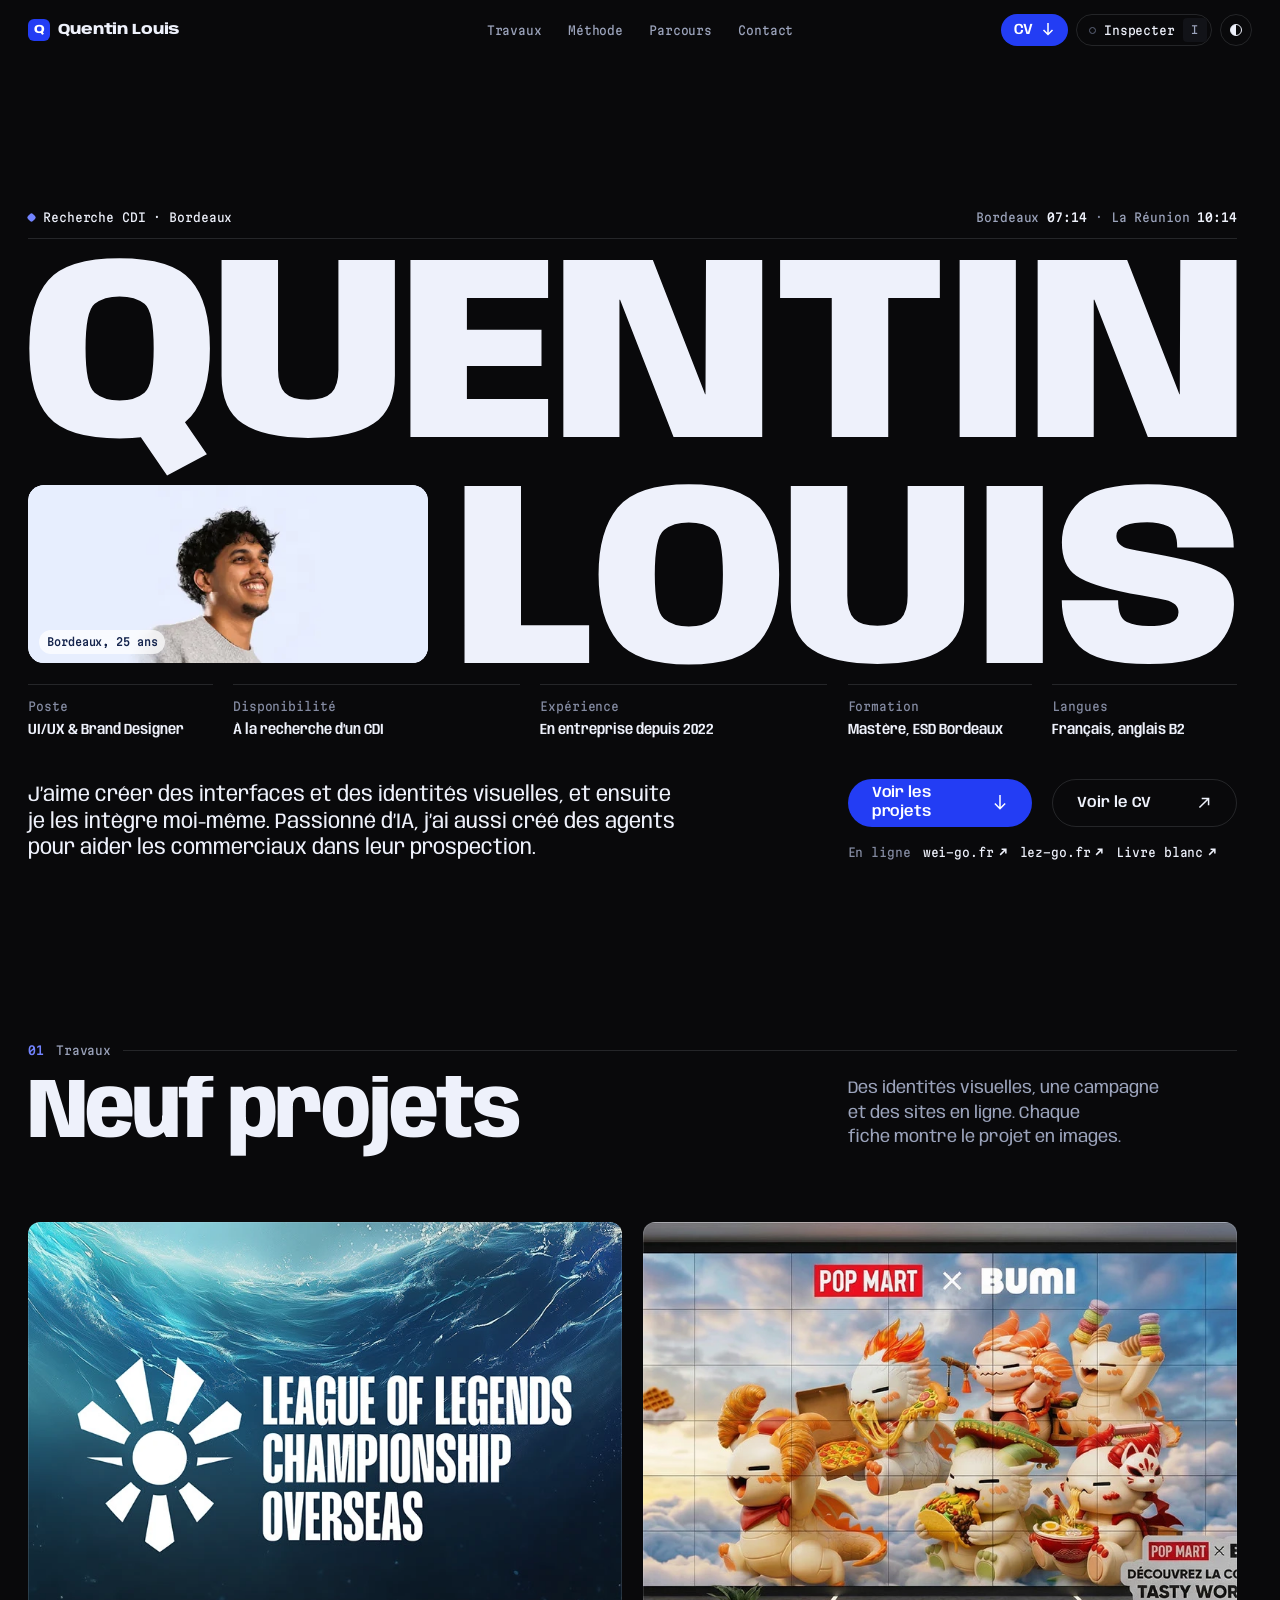
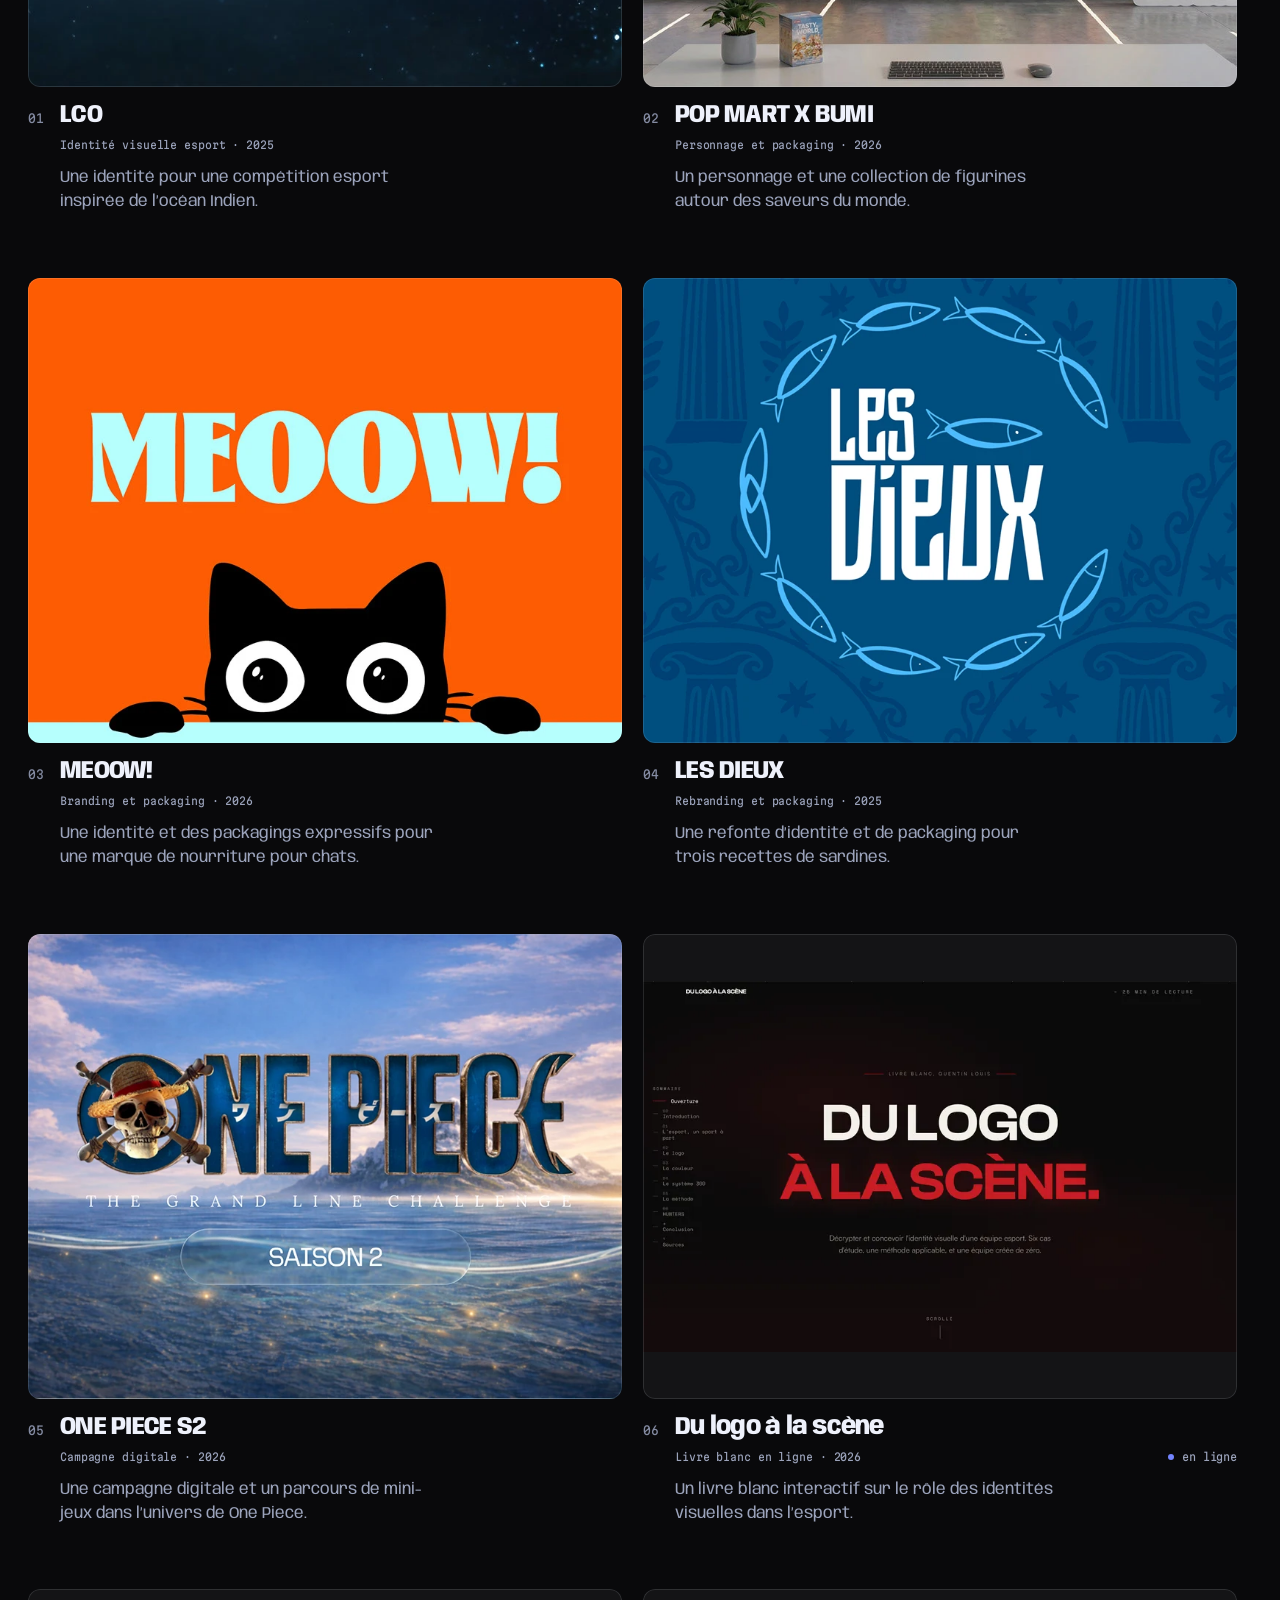
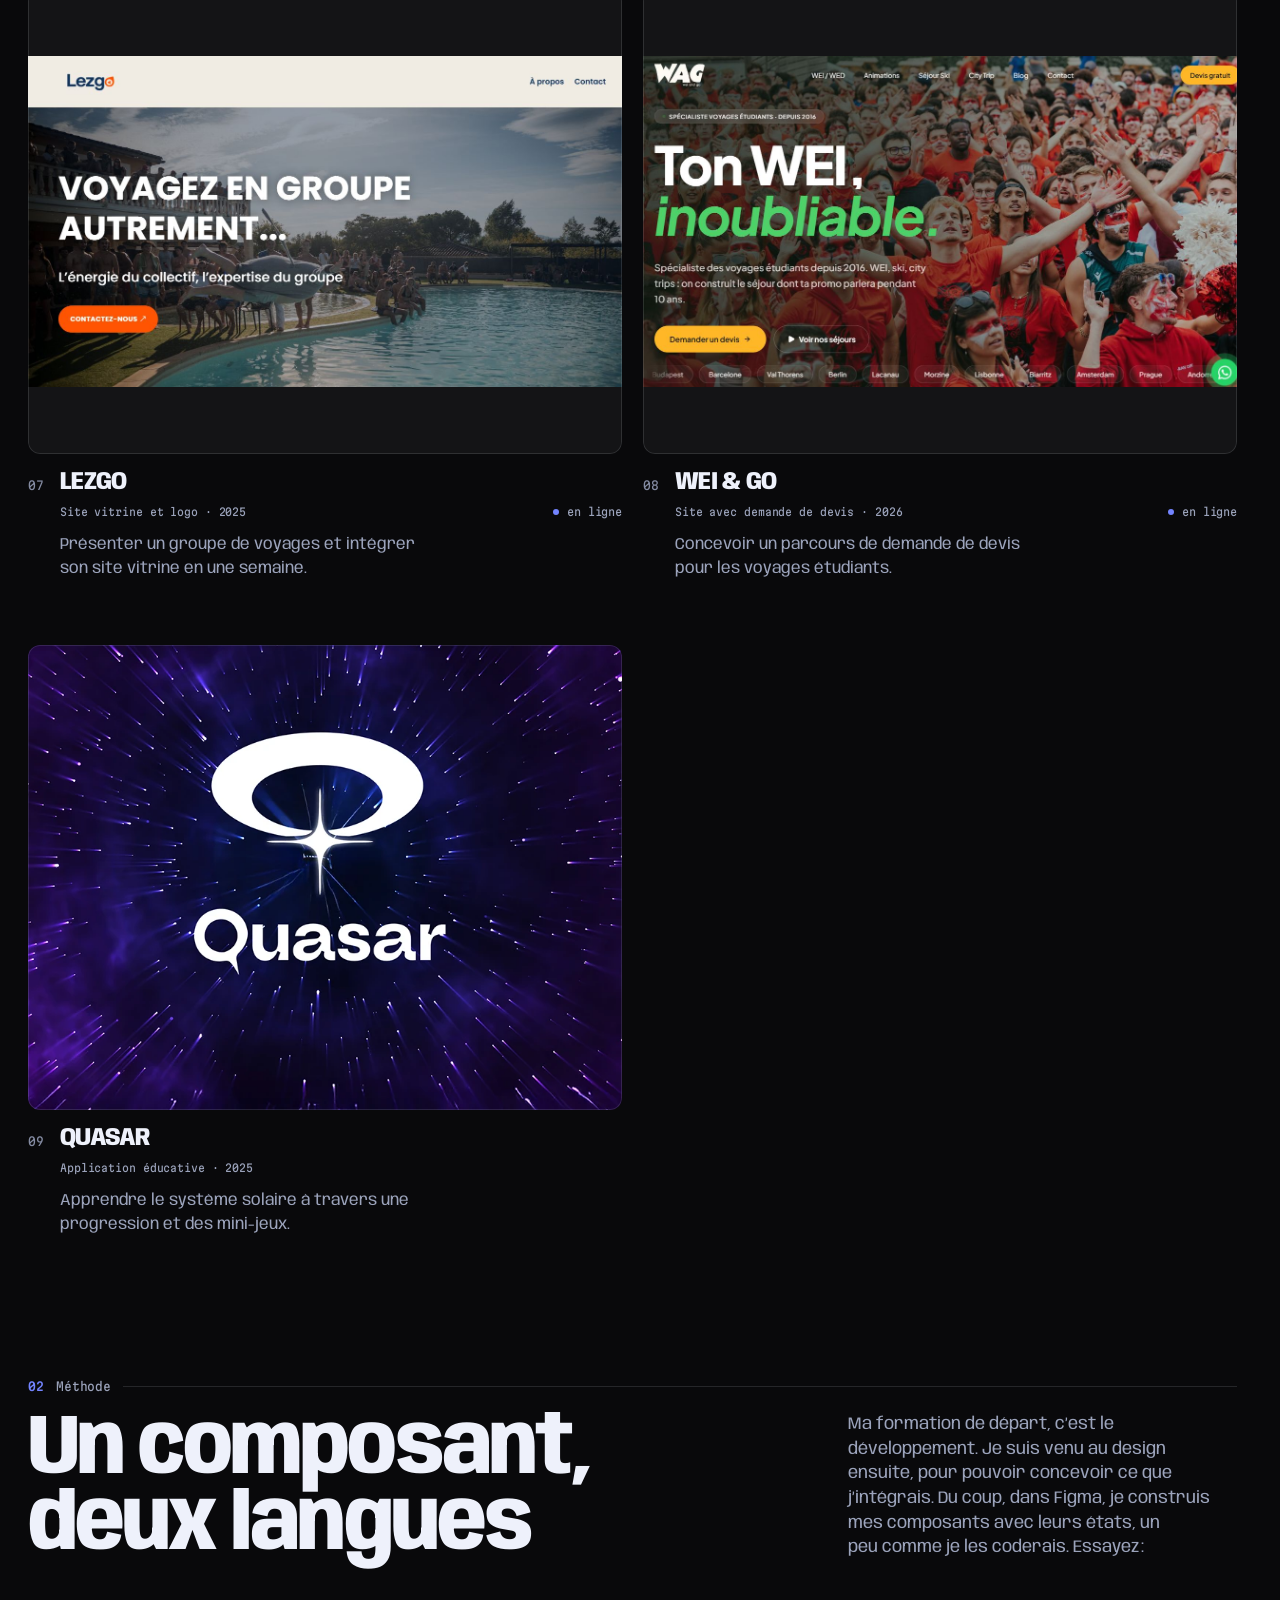
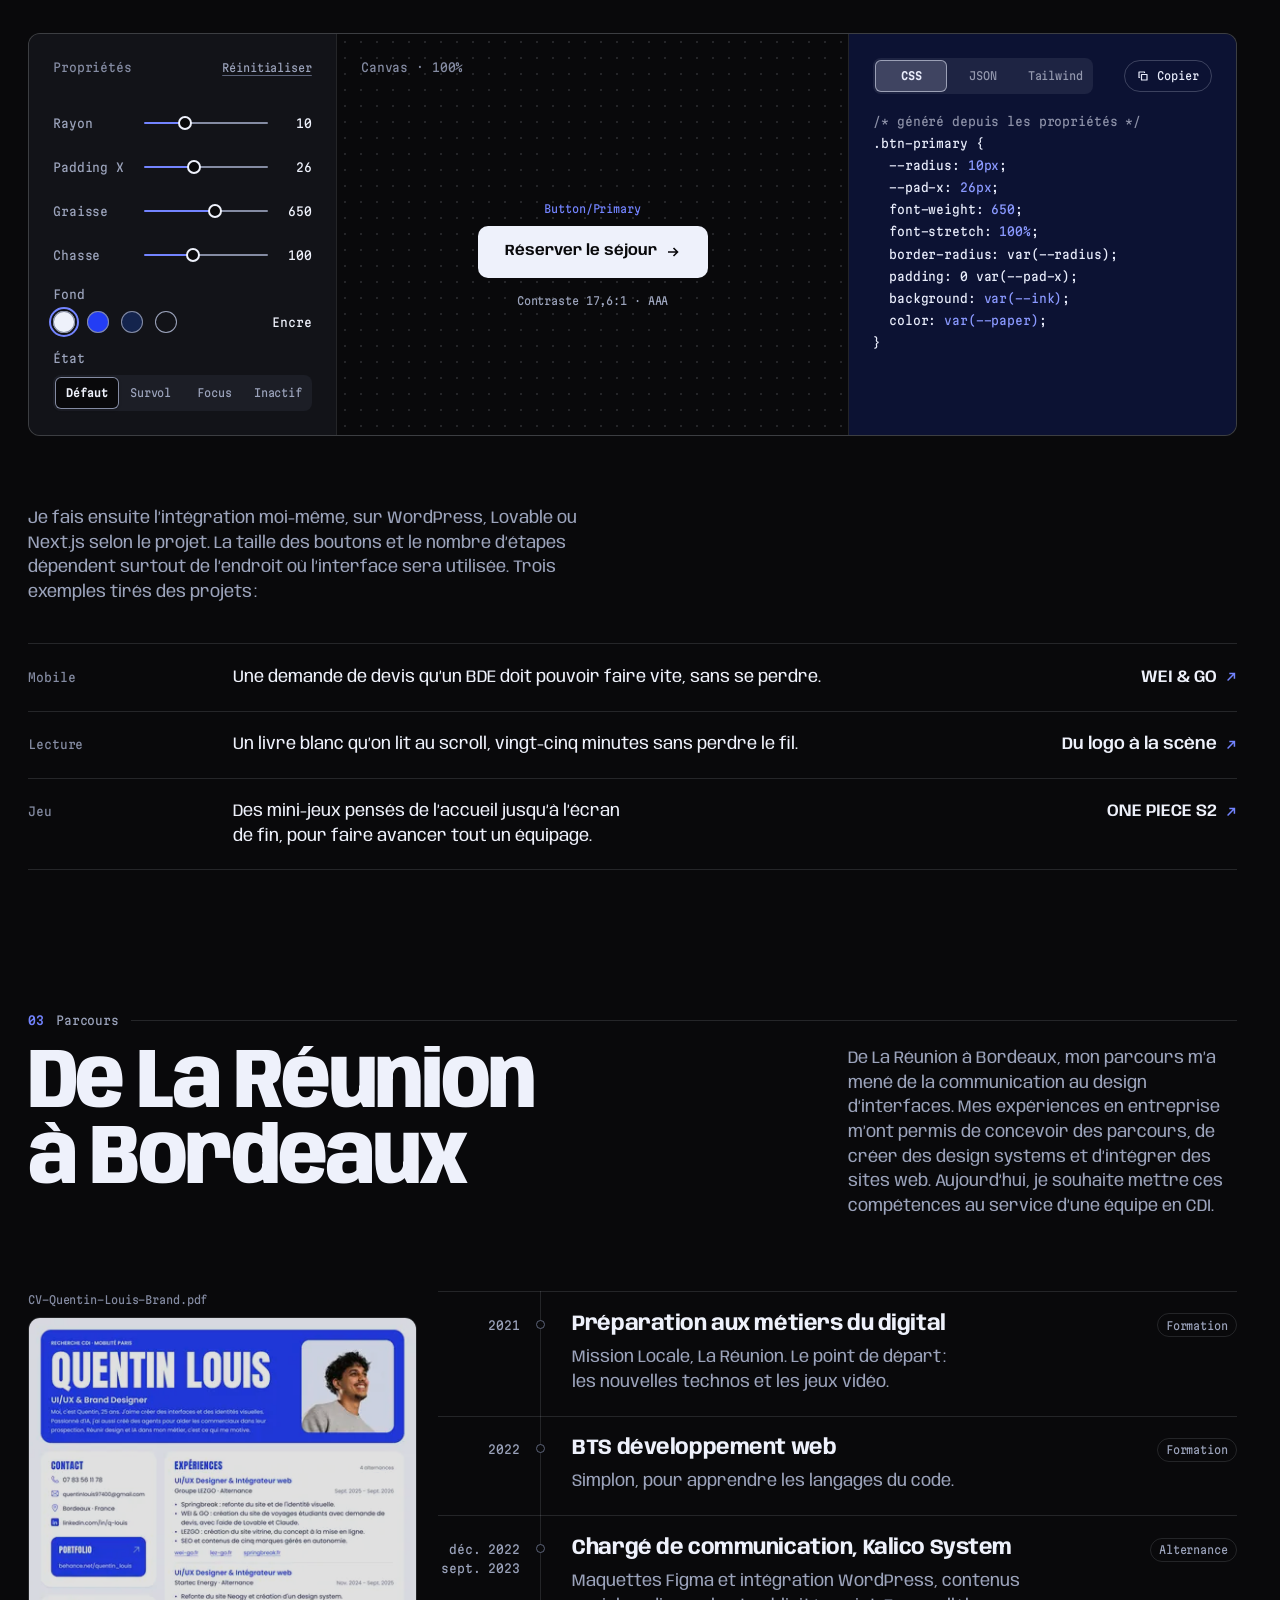
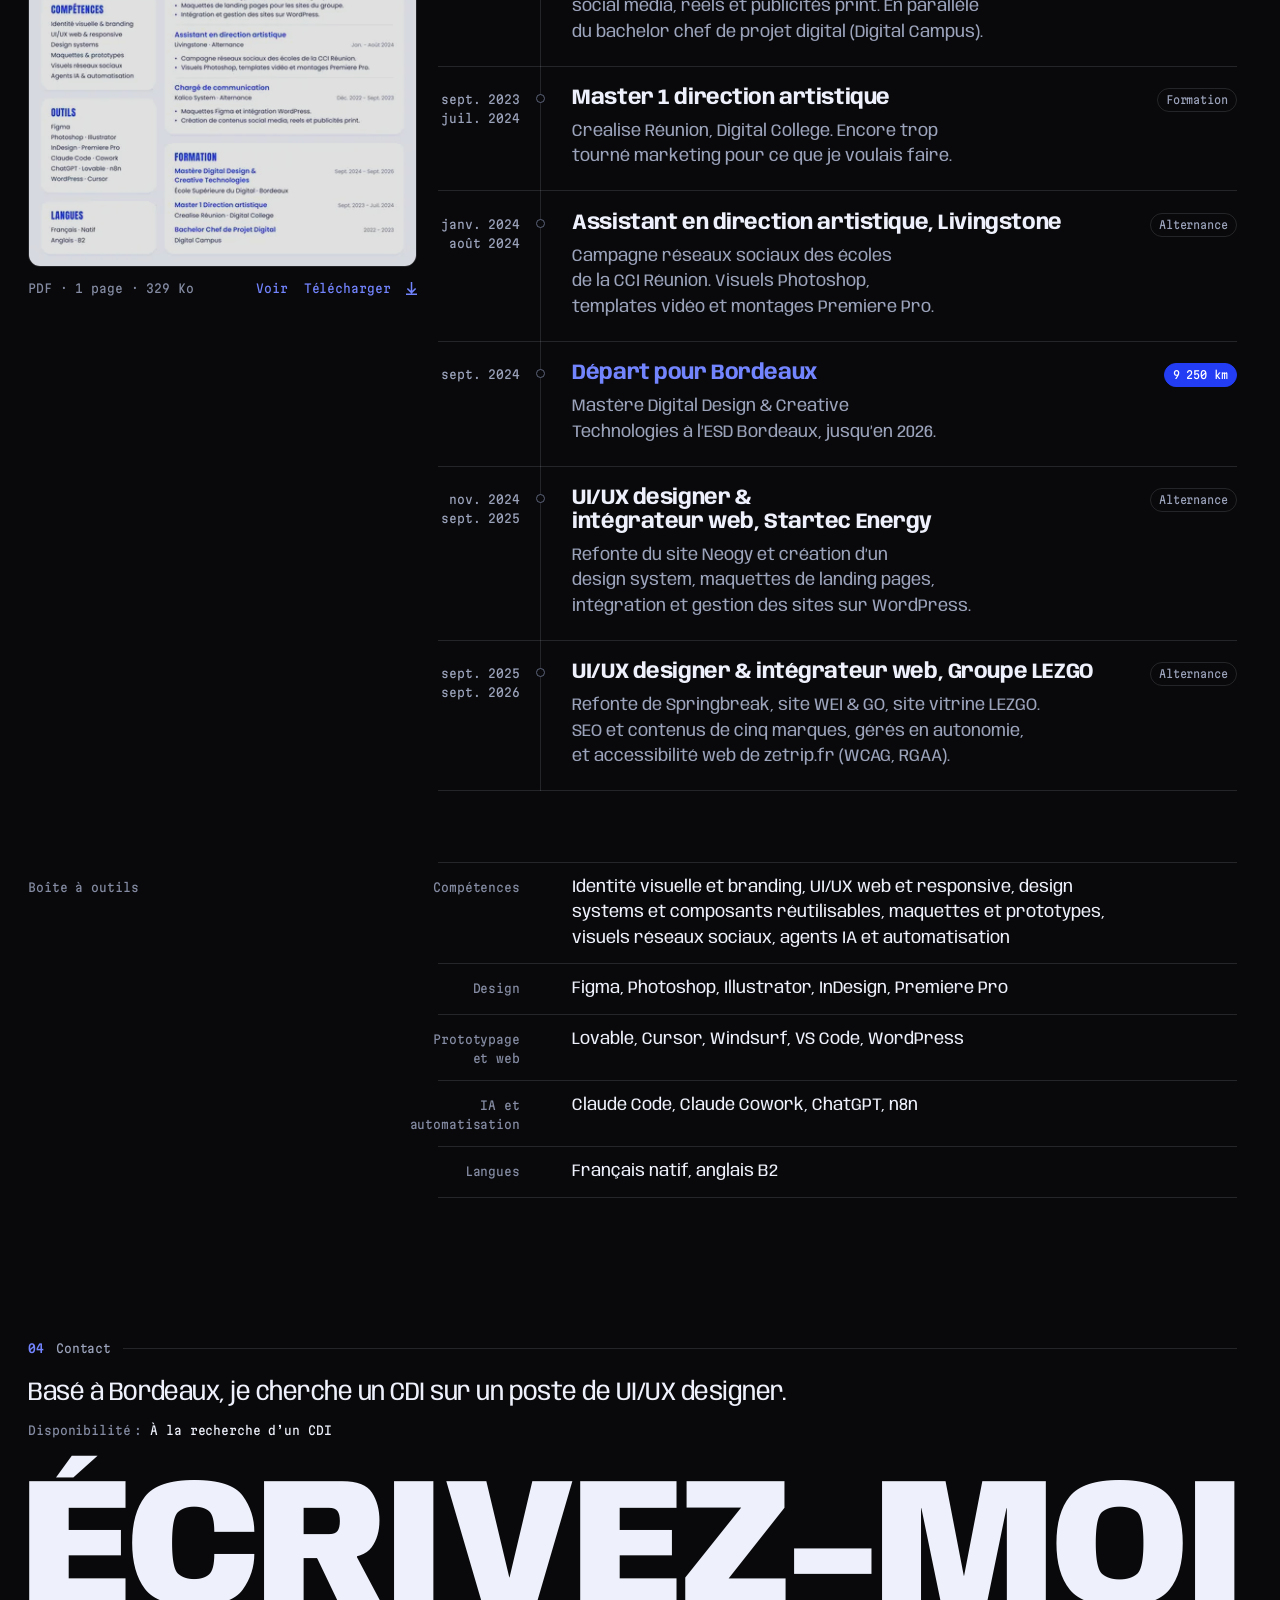
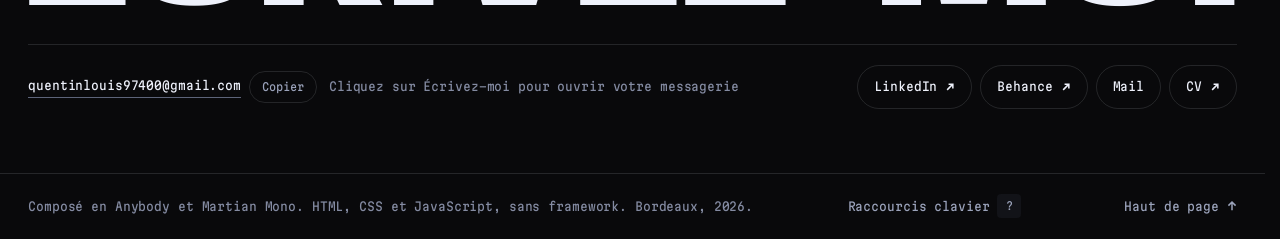
==== commit 7ca21ddd: "Harmoniser les projets avec les miniatures Behance originales" ====
--- a/brand/index.html
+++ b/brand/index.html
@@ -40,7 +40,7 @@
 <link rel="preload" as="font" type="font/woff2" href="/assets/fonts/martian-mono-latin.woff2" crossorigin>
 <link rel="preload" as="image" type="image/webp" href="/assets/quentin-band-1400.webp" imagesrcset="/assets/quentin-band-800.webp 800w, /assets/quentin-band-1400.webp 1400w" imagesizes="(max-width: 760px) 45vw, 48vw" fetchpriority="high">
 <link rel="stylesheet" href="/assets/vendor/lenis.css">
-<link rel="stylesheet" href="/style.css?v=20261014c">
+<link rel="stylesheet" href="/style.css?v=20261014d">
 <script>
 // JS actif : les états de départ des animations s'appliquent. Si main.js n'a pas fini de s'initialiser en 4 s,
 // ou si une erreur survient avant l'entrée du nom (is-named), tout s'affiche dans son état final,
@@ -425,7 +425,7 @@
 <span class="sr-only ip-live" aria-live="polite"></span>
 
 <script src="/assets/vendor/lenis.min.js"></script>
-<script src="/projects.js?v=20261014a"></script>
-<script src="/main.js?v=20261014c"></script>
+<script src="/projects.js?v=20261014d"></script>
+<script src="/main.js?v=20261014d"></script>
 </body>
 </html>
--- a/style.css
+++ b/style.css
@@ -663,7 +663,7 @@
    visuel grossit à peine, le titre s'élargit (--tw) et passe en accent ; sa
    taille suit la carte (cqi) pour qu'à 118 il tienne encore sur sa ligne. */
 .work-head:has(+ .work-list--grid) { display: none; }
-.work-list--grid { display: grid; grid-template-columns: repeat(3, minmax(0, 1fr)); gap: var(--gap-group) var(--col-gap); border-top: 0; }
+.work-list--grid { display: grid; grid-template-columns: repeat(2, minmax(0, 1fr)); gap: clamp(40px, 5vw, 80px) var(--col-gap); border-top: 0; }
 .work-list--grid > li { min-width: 0; }
 .work-list--grid .work-row {
   display: flex; flex-direction: column; align-items: stretch; gap: var(--s-4); height: 100%;
@@ -671,7 +671,7 @@
   container-type: inline-size;
 }
 .work-list--grid .work-row::before { display: none; }
-.work-list--grid .card-cover { position: relative; display: block; aspect-ratio: 4 / 5; border-radius: var(--r-md); overflow: hidden; }
+.work-list--grid .card-cover { position: relative; display: block; aspect-ratio: 808 / 632; border-radius: var(--r-md); overflow: hidden; }
 .work-list--grid .card-cover img { display: block; width: 100%; height: 100%; object-fit: cover; transition: transform var(--dur-3) var(--ease); }
 /* filet au-dessus du visuel, comme les vignettes : bord lisible quand la couverture a la couleur du fond */
 .work-list--grid .card-cover::after { content: ""; position: absolute; inset: 0; z-index: 1; border-radius: inherit; box-shadow: inset 0 0 0 1px var(--line); pointer-events: none; }
@@ -701,9 +701,9 @@
   .work-list--grid .work-row:active .ttl, .work-list--grid .work-row:active .n { color: var(--accent-t); }
   .work-list--grid .work-row:active .live-tag { color: var(--ink-2); }
 }
-/* entrée : la couverture se découvre de haut en bas, juste après sa carte */
-.js .work-list--grid .card-cover { clip-path: inset(0 0 100% 0 round var(--r-md)); transition: clip-path var(--dur-4) var(--ease) calc(var(--d, 0ms) + 150ms); }
-.js .work-list--grid .work-row.is-in .card-cover { clip-path: inset(0 round var(--r-md)); }
+/* La carte anime déjà son opacité et sa position : pas de second masque animé. */
+.js .work-list--grid .card-cover { clip-path: none; }
+
 @media (max-width: 1100px) {
   .work-list--grid { grid-template-columns: repeat(2, minmax(0, 1fr)); }
 }
@@ -713,30 +713,15 @@
   .work-list--grid .card-txt { grid-template-columns: 30px minmax(0, 1fr) auto; }
 }
 
-/* Résumé des trois études de cas UI/UX, dans la grille existante. */
-.work-list--ux .card-summary { grid-column: 2 / -1; font-size: 16px; line-height: 1.5; color: var(--ink-2); }
-
-/* Couvertures éditoriales : les captures gardent leur ratio et leurs détails.
-   Les cadres sont statiques pour ne pas ajouter de travail au scroll. */
-.showcase { --show-ink: #25382b; color: var(--show-ink); background: #dfe7d6; }
-.showcase--lezgo { --show-ink: #19334a; background: #ece3d5; }
-.showcase--quasar { --show-ink: #291c61; background: #d9d9d9; }
-.showcase-label, .showcase-foot { position: absolute; left: 7%; right: 7%; text-align: left; font-size: clamp(9px, 2.5cqi, 13px); line-height: 1.6; }
-.showcase-label { top: 7%; font-weight: 600; }
-.showcase-label > span { display: block; font-weight: 400; opacity: .7; }
-.showcase-foot { bottom: 6%; font-size: clamp(8px, 2.1cqi, 11px); }
-.showcase-browser { position: absolute; top: 26%; left: 6%; width: 88%; overflow: hidden; border-radius: 6px; background: #fff; box-shadow: 0 16px 32px -12px #18252355; }
-.showcase-toolbar { display: flex; align-items: center; gap: 3px; height: clamp(16px, 5cqi, 25px); padding: 0 3%; background: #f6f6f4; color: #596260; }
-.showcase-toolbar i { width: 3px; height: 3px; border-radius: 50%; background: #bcc3bd; }
-.showcase-toolbar > span { margin: auto; padding-right: 15px; font: 8px/1 var(--f-mono); }
-.showcase-phone { position: absolute; width: 25%; right: 9%; top: 46%; overflow: hidden; border: 3px solid #202421; border-radius: 13% / 6%; background: #202421; box-shadow: 0 12px 24px -8px #18252366; }
-.work-list--grid .card-cover.showcase img { display: block; transform: none !important; transition: none; }
-.work-list--grid .showcase-browser img, .work-list--grid .showcase-phone img { width: 100%; height: auto; object-fit: contain; }
-.showcase-apps { position: absolute; inset: 22% 7% 16%; display: flex; align-items: center; justify-content: center; gap: 7%; }
-.showcase-app { position: relative; display: block; flex: 0 0 43%; aspect-ratio: 324 / 674; border-radius: 15% / 7%; overflow: hidden; box-shadow: 0 16px 25px -12px #1f174966; }
-.showcase-app--mars { translate: 0 7%; }
-.work-list--grid .showcase-app img { position: absolute; width: 493.8272%; max-width: none; height: auto; top: -55.3412%; left: -55.5556%; }
-.work-list--grid .showcase-app--mars img { left: -338.8889%; }
+/* Même hiérarchie pour chaque projet, indépendamment de sa discipline. */
+.work-list--grid .card-summary { grid-column: 2 / -1; margin-top: 4px; max-width: 48ch; font-size: 16px; line-height: 1.5; color: var(--ink-2); }
+.work-list--grid .card-cover { background: #141416; }
+.work-list--grid .card-cover img { object-fit: contain; transform: none !important; }
+.work-list--grid .card-cover--web { display: flex; align-items: center; }
+.work-list--grid .card-cover--web img { width: 100%; height: auto; }
+.work-list--grid .work-row .ttl { font-size: clamp(24px, 4.2cqi, 38px); }
+.work-list--grid .work-row .meta { font-size: clamp(10px, 1.8cqi, 12px); }
+
 
 /* ============ Fiche projet ============ */
 .case { position: fixed; inset: 0; z-index: 80; }
@@ -837,11 +822,11 @@
 .case-hero { position: relative; margin-top: var(--gap-group); }
 .case-hero .frame {
   position: relative; width: 100%; aspect-ratio: var(--ar, 16 / 9);
-  border-radius: var(--r-md); overflow: hidden; outline: 1px solid color-mix(in oklab, var(--spec) 40%, transparent);
+  border-radius: var(--r-md); overflow: hidden; outline: 1px solid var(--line);
   background: var(--paper-2);
 }
 .case-hero .frame > img, .case-hero .frame > .g-anim, .case-hero .frame > .g-anim > img { display: block; width: 100%; height: 100%; object-fit: cover; }
-.frame.is-canvas { background: radial-gradient(circle, var(--line) 1px, transparent 1.2px) 0 0 / 16px 16px, var(--paper-2); }
+.frame.is-canvas { background: var(--paper-2); }
 .hero-desk { position: absolute; inset: clamp(24px, 4cqi, 64px); display: flex; justify-content: center; }
 .hero-desk .browser { height: 100%; aspect-ratio: 1.54; max-width: 100%; display: flex; flex-direction: column; }
 .hero-desk .browser > img { flex: 1; min-height: 0; height: auto; object-fit: cover; object-position: top; }
@@ -933,7 +918,7 @@
   width: 100%; text-align: left;
 }
 .case-next-txt { grid-column: 1 / span 8; display: grid; justify-items: start; row-gap: var(--s-3); }
-.case-next-cover { grid-column: 10 / span 3; display: block; aspect-ratio: 4 / 5; border-radius: var(--r-md); overflow: hidden; }
+.case-next-cover { grid-column: 10 / span 3; display: block; aspect-ratio: 808 / 632; border-radius: var(--r-md); overflow: hidden; }
 .case-next-cover img { display: block; width: 100%; height: 100%; object-fit: cover; transition: transform var(--dur-3) var(--ease); }
 .case-next b {
   font-size: clamp(28px, 3.8vw, 64px); line-height: 1; font-weight: 780; letter-spacing: -.03em;
@@ -2059,3 +2044,22 @@
   .mail-sub { display: block; }
   .mail-addr { font-size: 11pt; border: 0; padding: 0; }
 }
+
+/* Fiches : des captures lisibles, sans recadrage ni décor de logiciel. */
+.frame-label { display: none; }
+.hero-desk { inset: clamp(16px, 2.4cqi, 40px); }
+.hero-desk .browser { aspect-ratio: auto; width: 100%; }
+.hero-desk .browser > img { object-fit: contain; }
+.g-canvas { background-image: none; }
+@media (min-width: 761px) { .g-inset { grid-column: 1 / -1; } }
+@media print { .work-list--grid .card-summary { display: none; } }
+
+.g-details { display: flex; flex-wrap: wrap; gap: 8px 20px; margin-top: 12px; font-size: var(--mono-xs); }
+.g-details a { display: inline-flex; align-items: center; gap: 8px; text-decoration: underline; text-underline-offset: .3em; }
+.g-details a:hover { color: var(--accent-t); }
+.g-details a:focus-visible { outline: 2px solid var(--accent-t); outline-offset: 4px; }
+.g-aside .g-details { grid-column: 9 / span 4; }
+.case-next-cover { background: #141416; }
+.case-next-cover img { object-fit: contain; transform: none !important; }
+@media (max-width: 760px) { .g-aside .g-details { grid-column: 1 / -1; } }
+@media print { .g-details { display: none; } }
